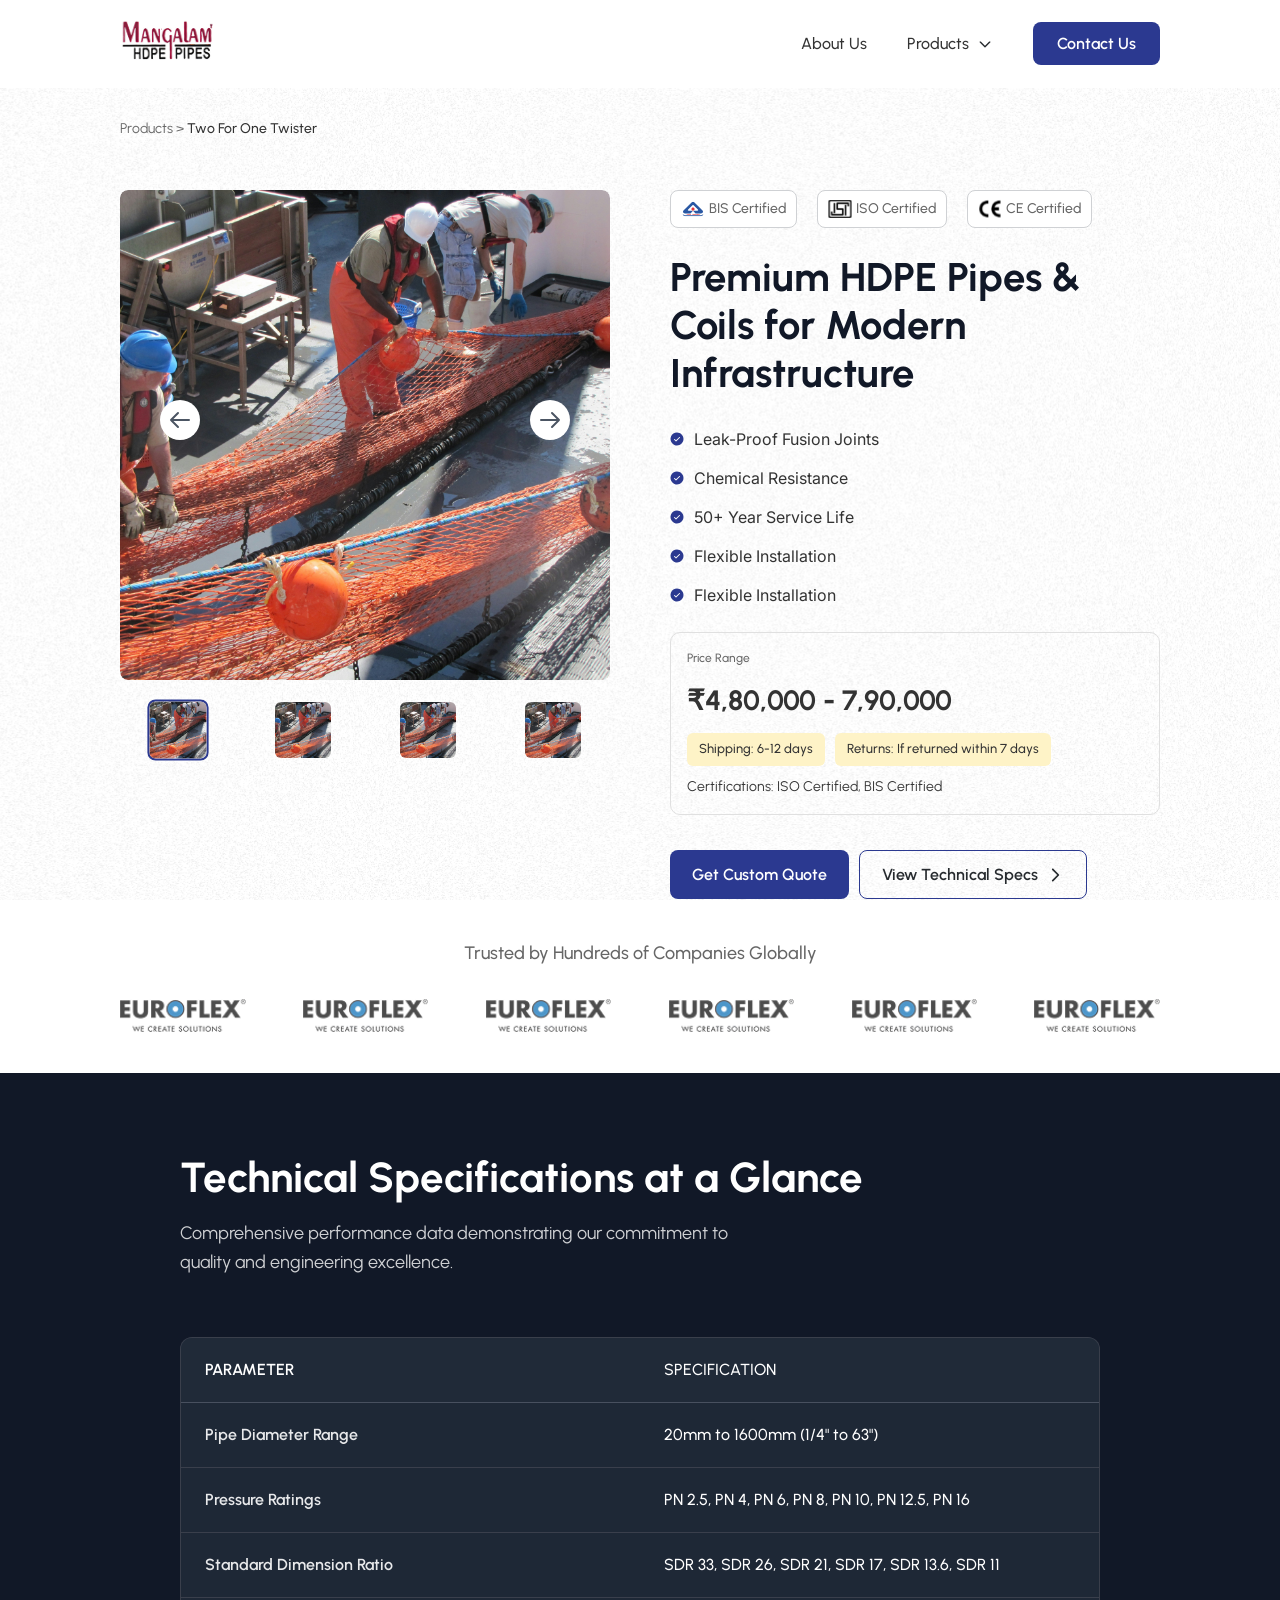
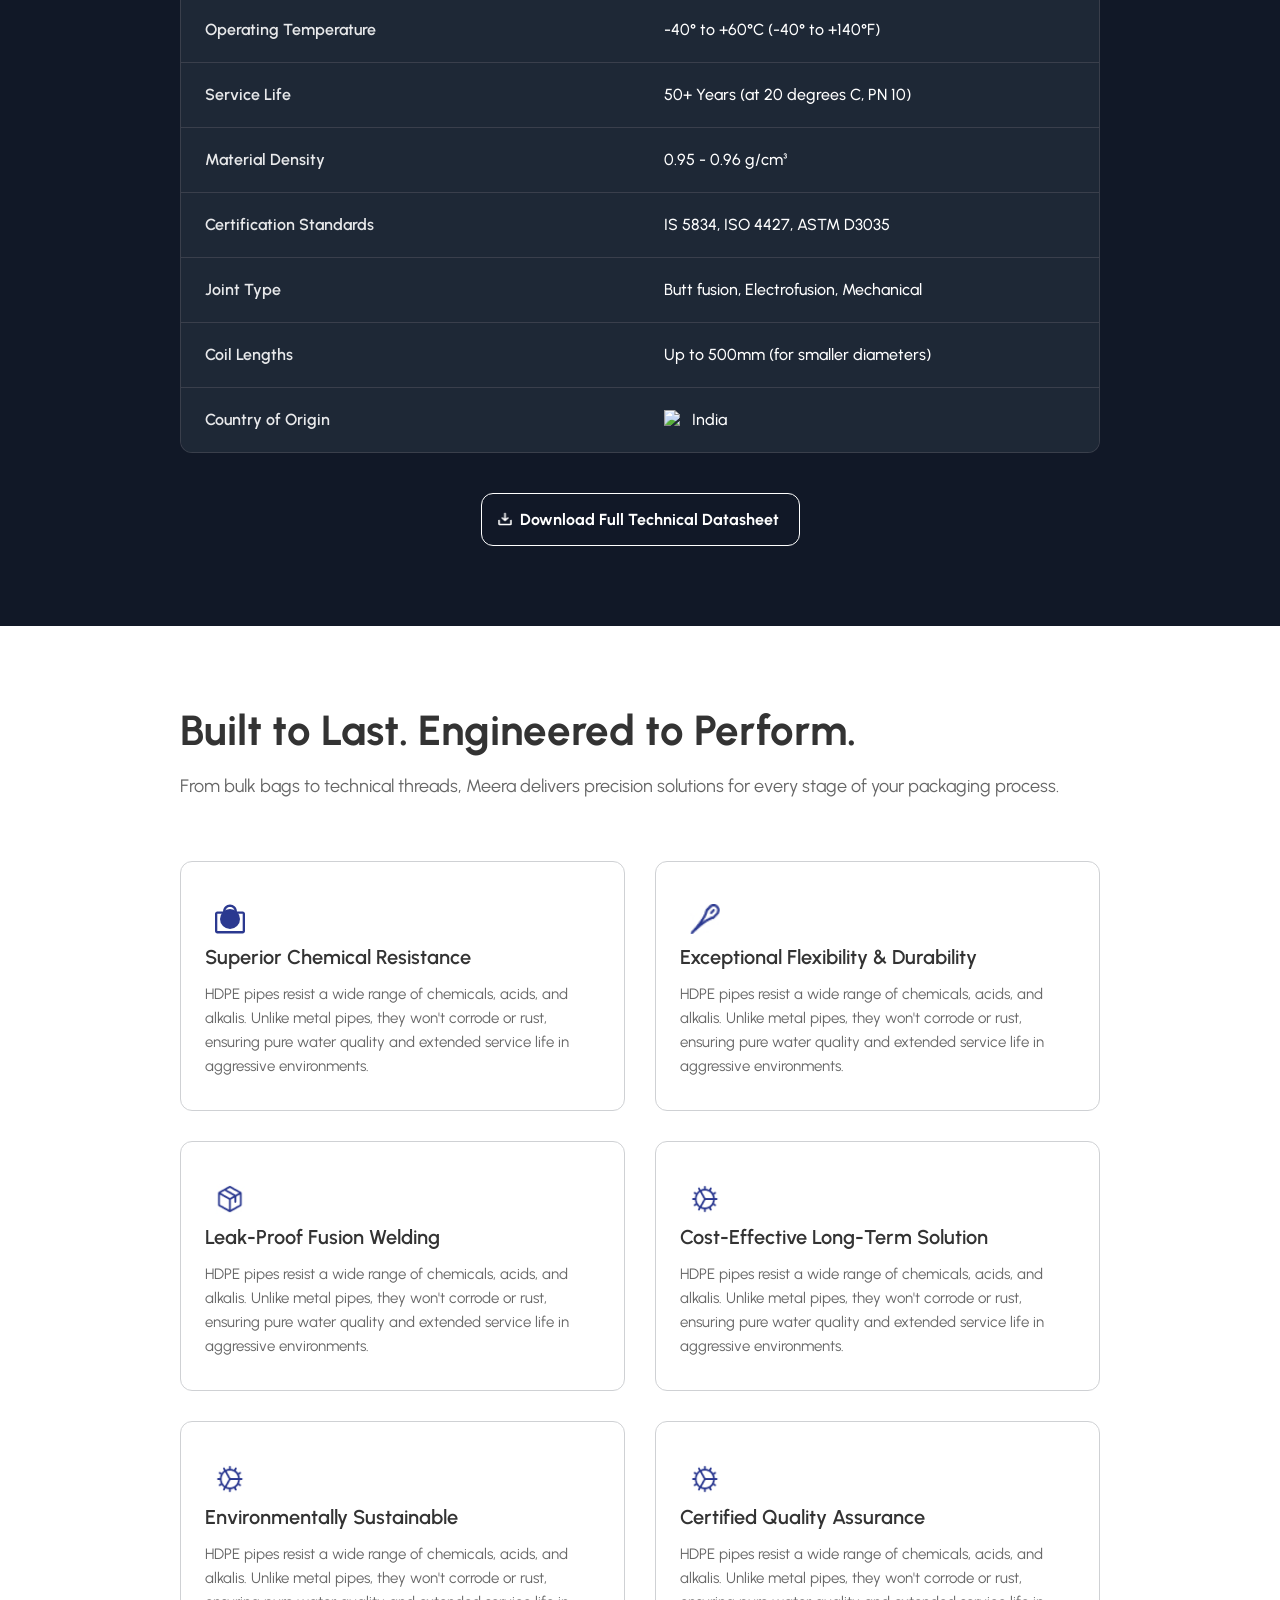
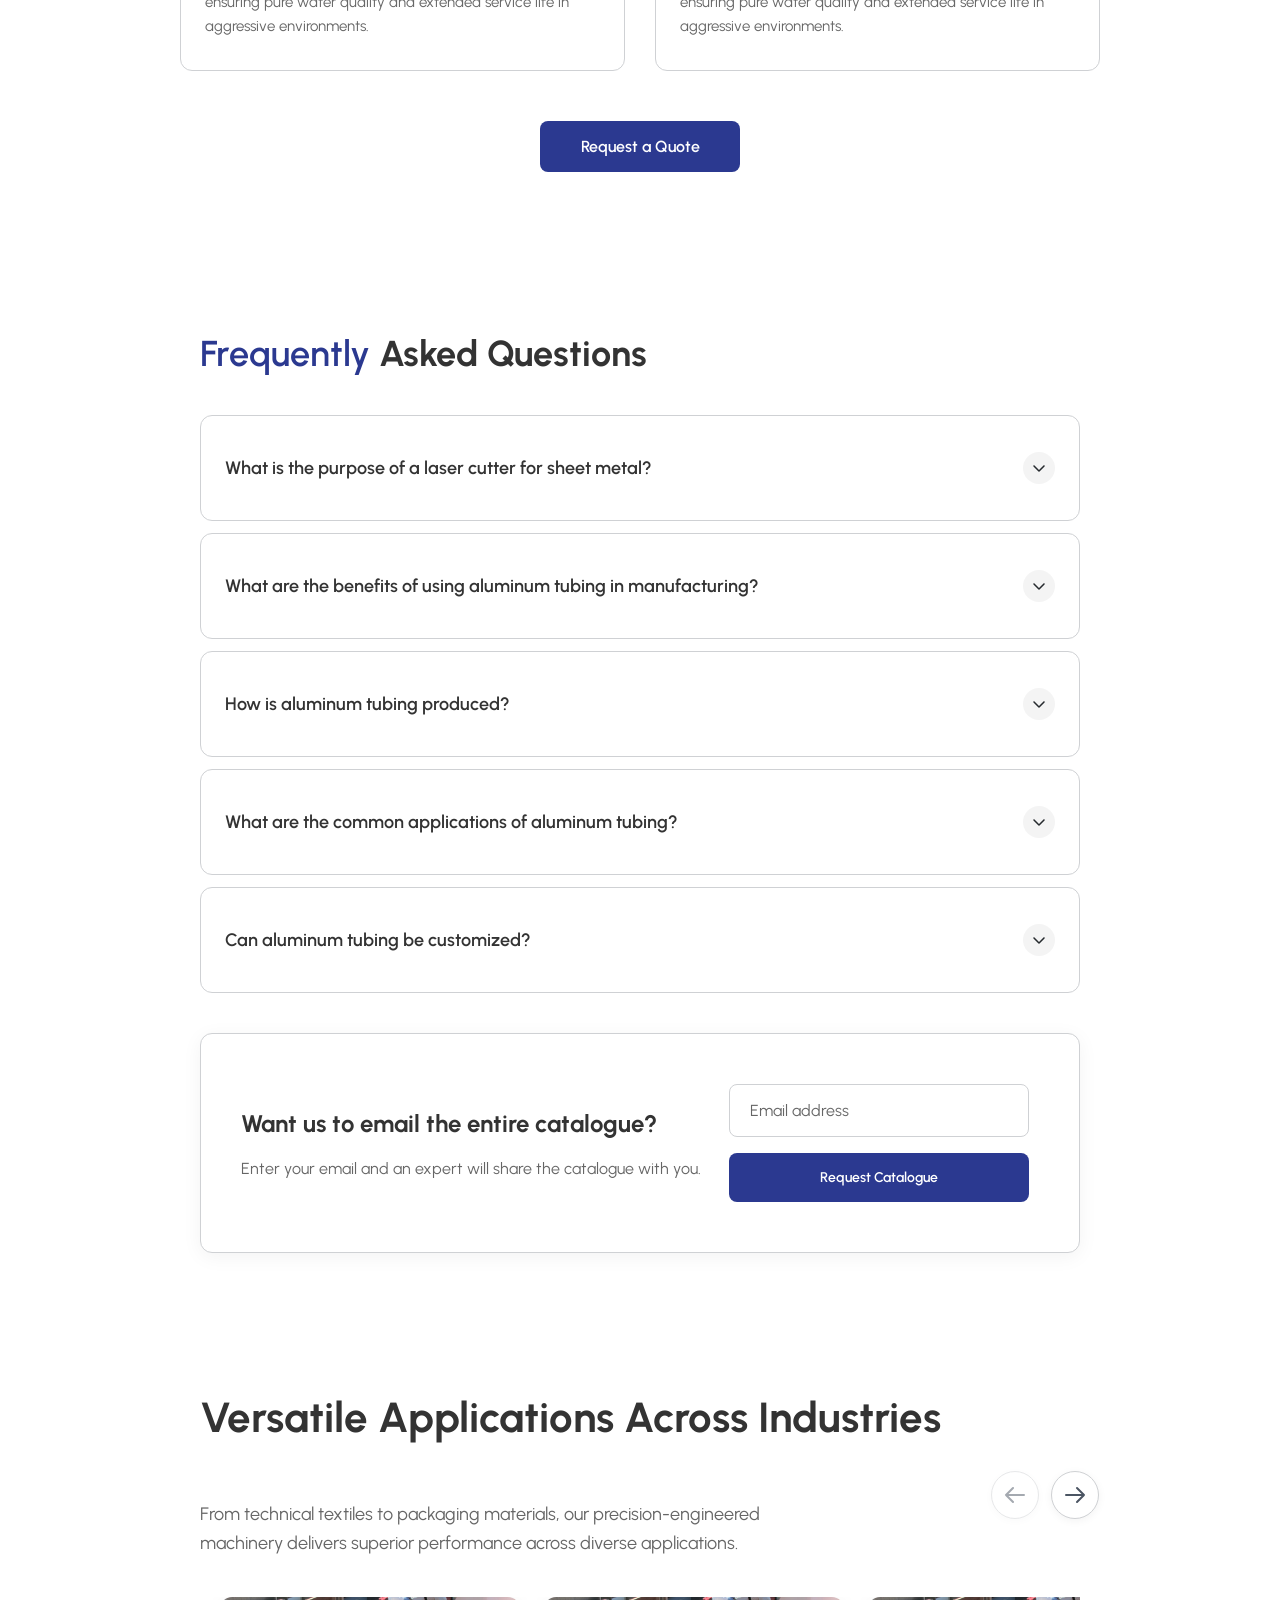
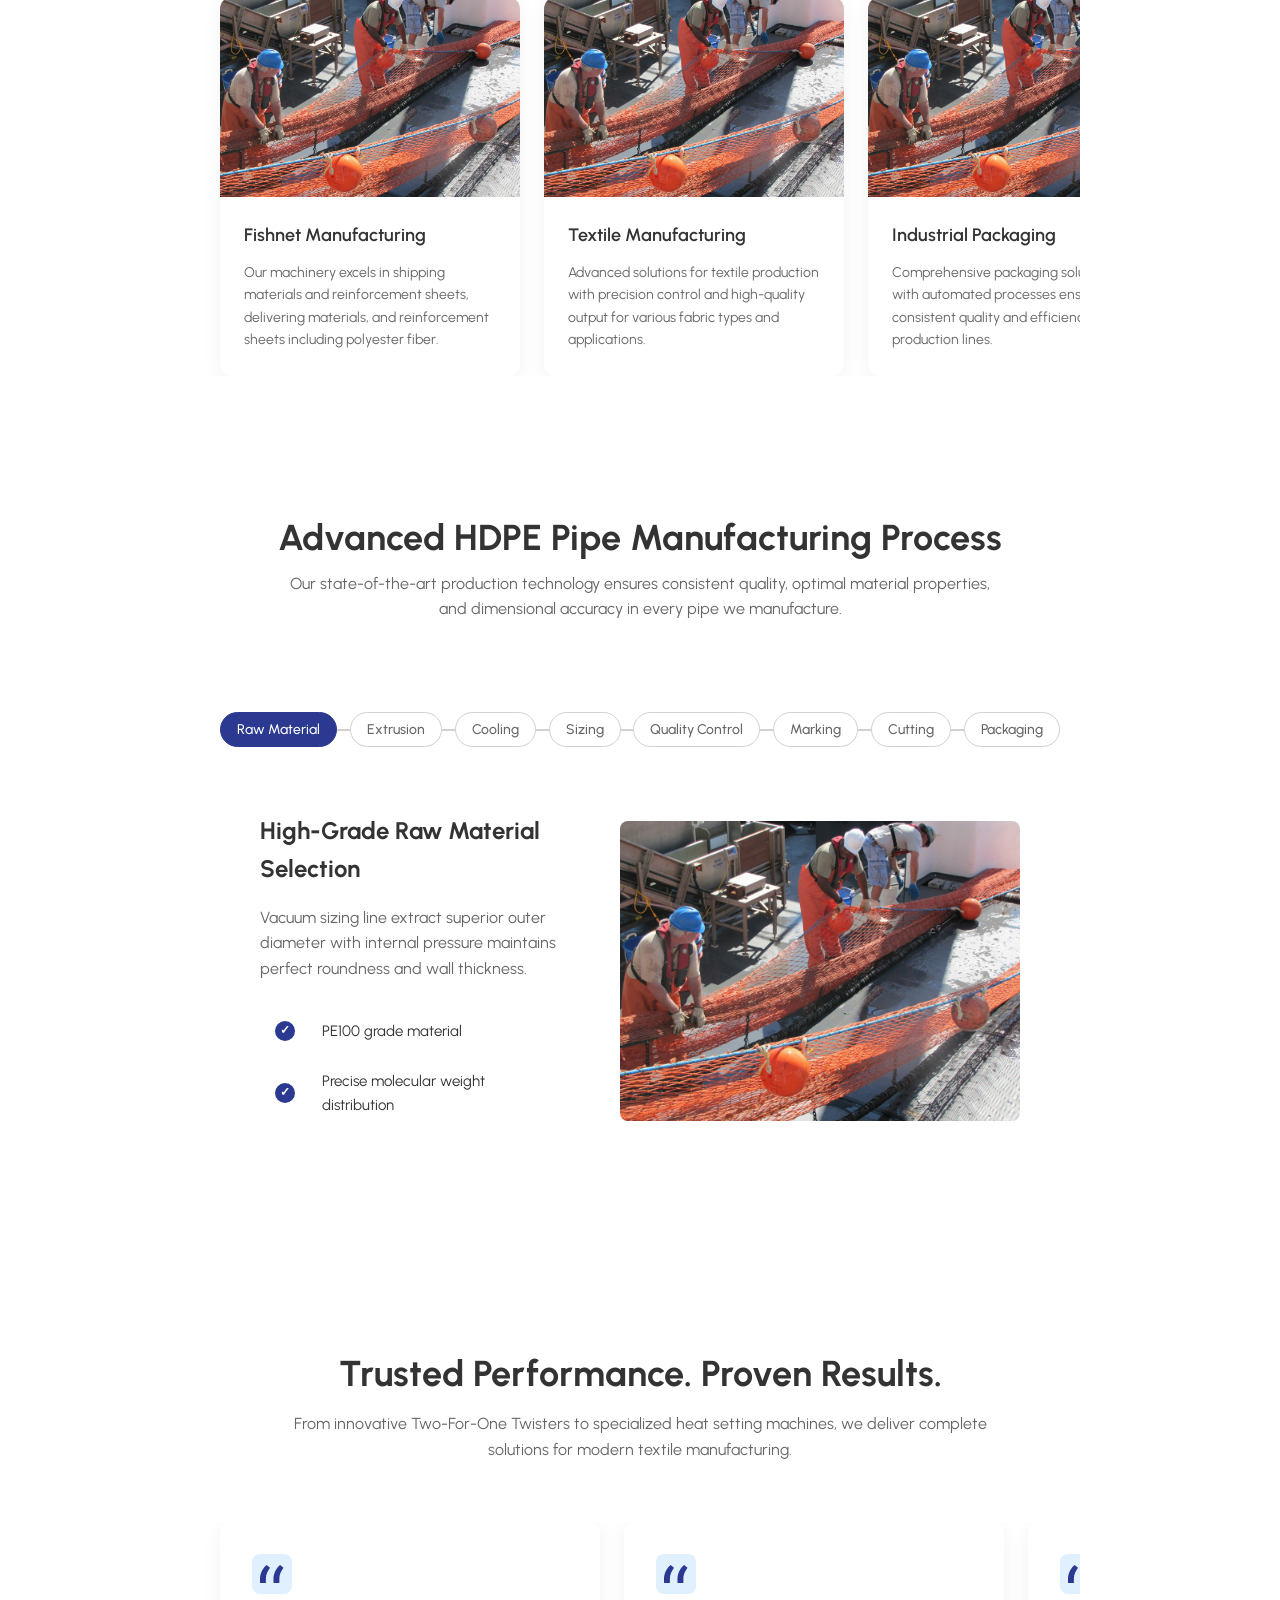
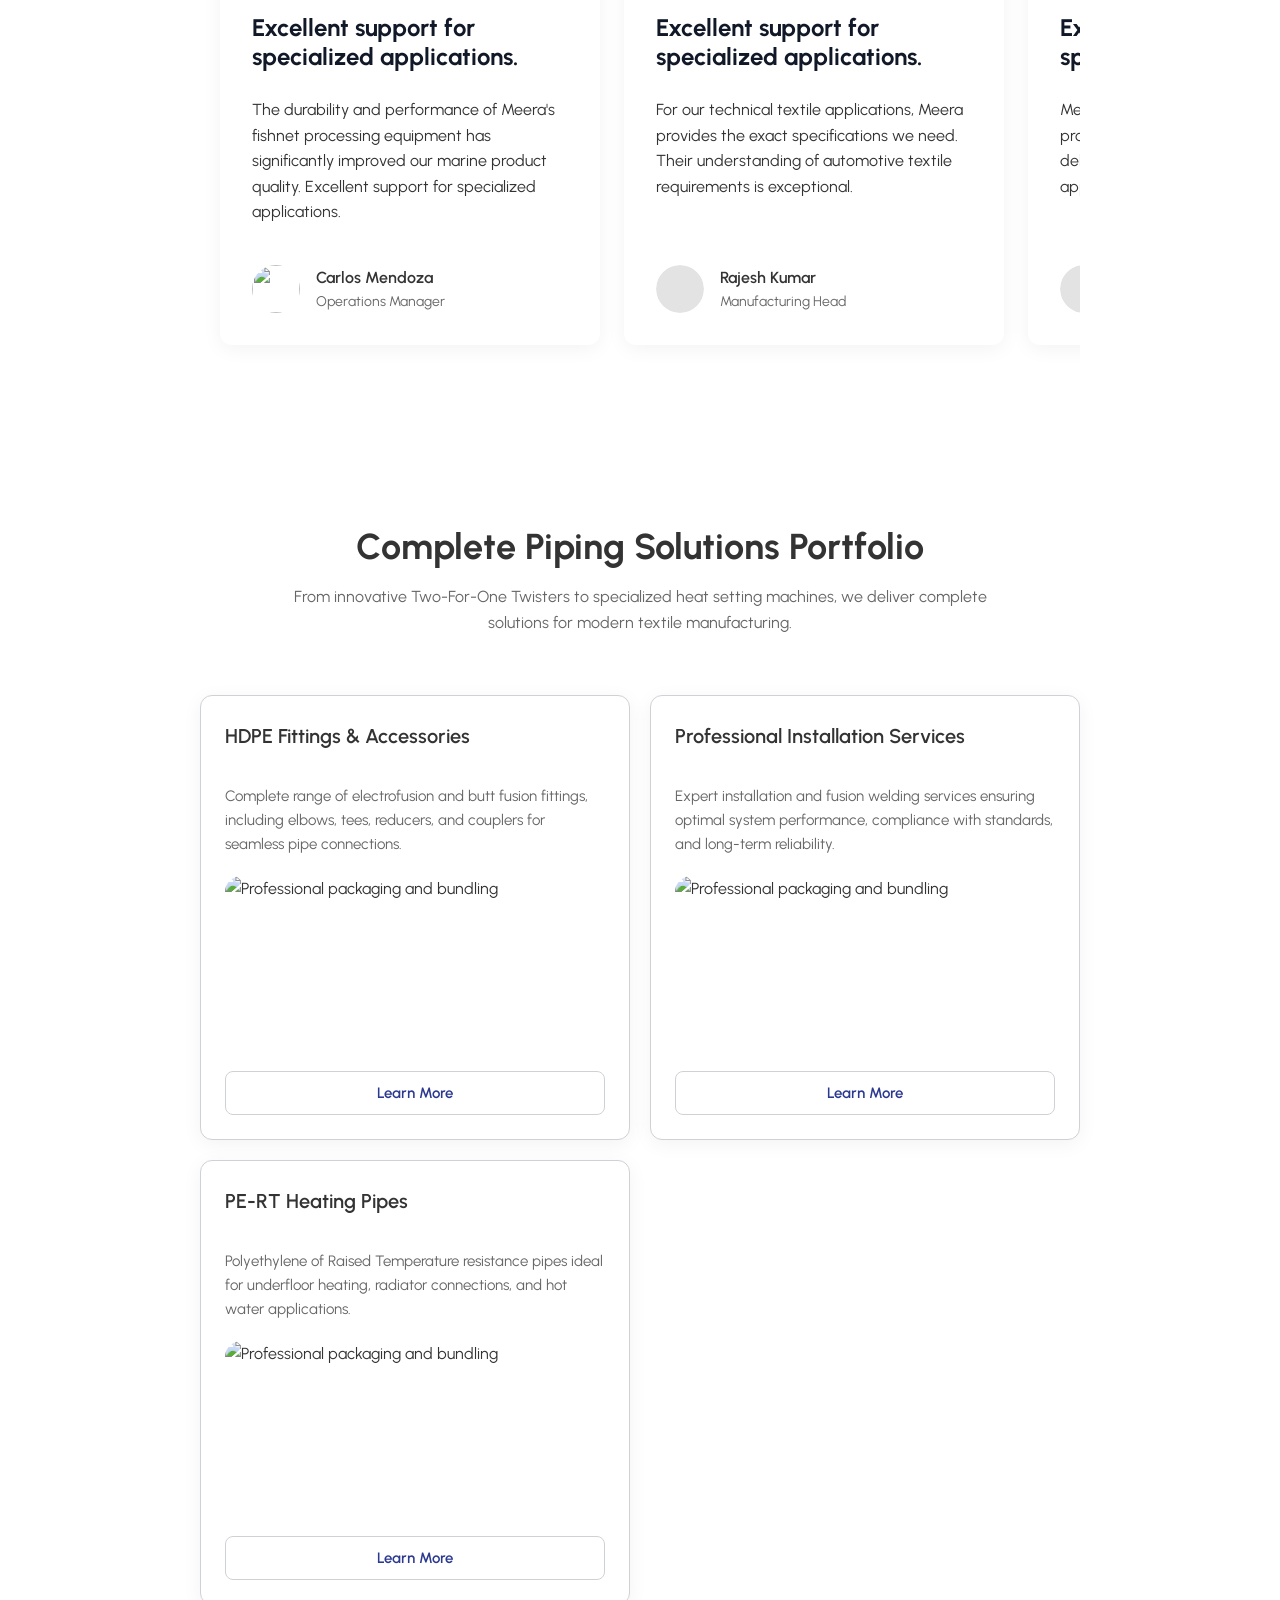
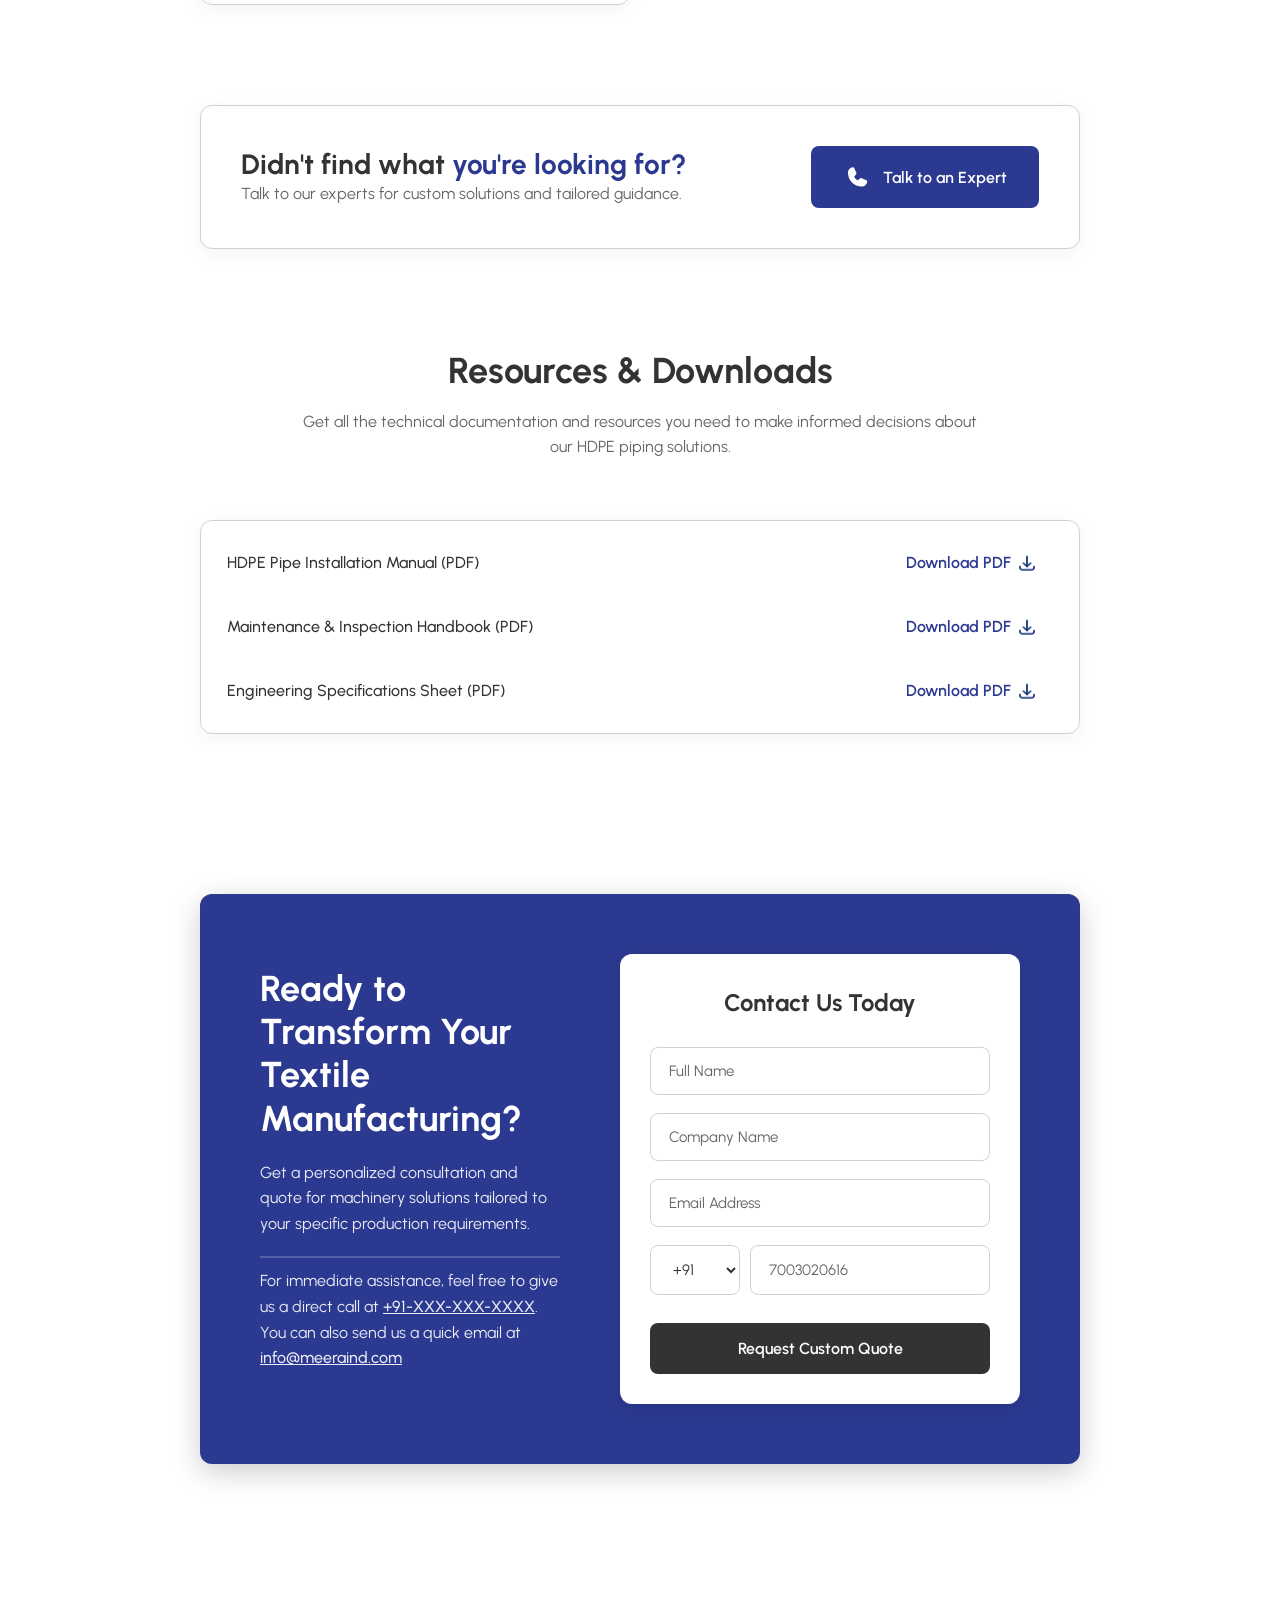
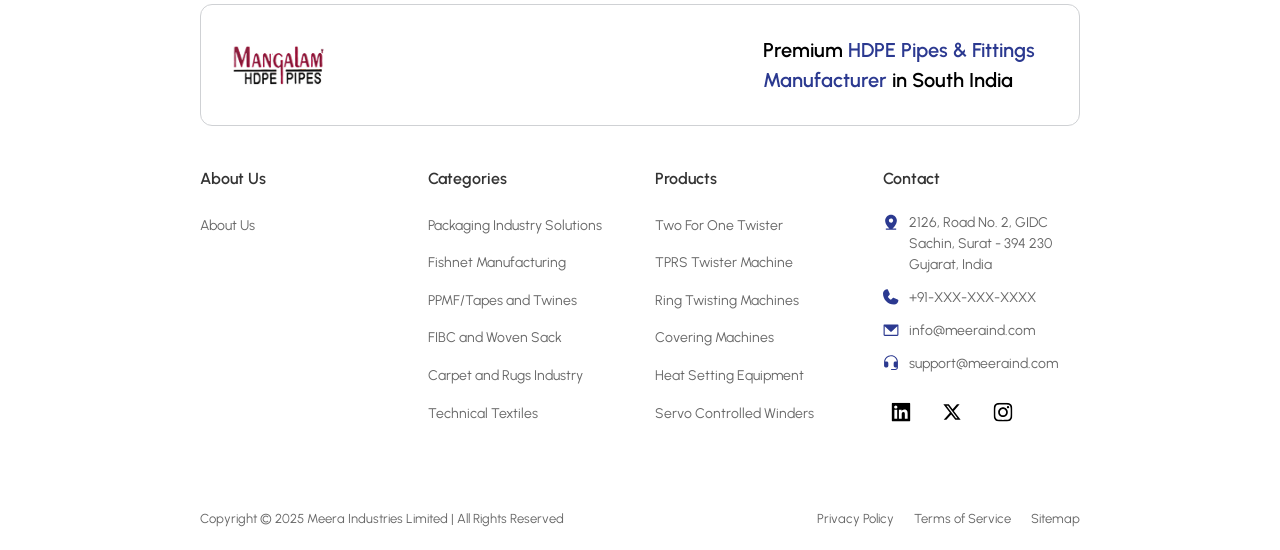
==== index.html @ 39781dc2 "uploading the project Signed-off-by: Deepikakolli4 <deepikakolli2004@gmail.com>" ====
<!DOCTYPE html>
<html lang="en">
<head>
    <meta charset="UTF-8">
    <meta name="viewport" content="width=device-width, initial-scale=1.0">
    <title>Gushwork Assignment</title>
    <link rel="stylesheet" href="styles.css">
    <link href="https://fonts.googleapis.com/css2?family=Inter:wght@400;500;600;700&family=Urbanist:wght@400;500;600;700&display=swap" rel="stylesheet">
</head>
<body>
    
    <header class="header">
        <div class="container header-content">
            <div class="logo">
                <div class="logo-text">
                    <img src="./assets/navbar-img/mangalam-navbar-img.png" alt="Mangalam HDPE Pipes Logo">
                </div>
            </div>
            <nav class="nav">
                <ul class="nav-list">
                    <li><a href="#" class="nav-link">About Us</a></li>
                    <li class="dropdown">
                        <a href="#" class="nav-link dropdown-toggle">Products 
                            <img src="./assets/navbar-img/caret-right.svg" alt="arrow-down" class="arrow-down"> 
                        </a>

                        <ul class="dropdown-menu">
                            <li><a href="#">Product 1</a></li>
                            <li><a href="#">Product 2</a></li>
                            <li><a href="#">Product 3</a></li>
                        </ul>
                    </li>
                    <li><button class="contact-button">Contact Us</button></li>
                </ul>
            </nav>
            <button class="menu-toggle" aria-label="Toggle navigation menu">
                <span class="bar"></span>
                <span class="bar"></span>
                <span class="bar"></span>
            </button>
        </div>
    </header>

    <main class="main-content bg-background">
        <div class="container">
            <div class="breadcrumbs">
                <a href="#">Products</a> &gt; <span>Two For One Twister</span>
            </div>

            <div class="product-detail-section main-grid-container">
                <div class="product-image-carousel">
                    <div class="main-image-container">
                        <img src="./assets/frame-1.png" alt="Workers handling Pipes and Coils" class="main-product-image">
                        <button class="carousel-arrow left-arrow" aria-label="Previous image"><img style="transform: rotate(-180deg);" src="./assets/arrow-right.svg" alt="arrow-left"/></button>
                        <button class="carousel-arrow right-arrow" aria-label="Next image"><img src="./assets/arrow-right.svg" alt="arrow-left"/></button>
                    </div>
                    <div class="thumbnail-container">
                        <img src="./assets/frame-1.png" alt="Product thumbnail 1" class="thumbnail active">
                        <img src="./assets/frame-1.png" alt="Product thumbnail 2" class="thumbnail ">
                        <img src="./assets/frame-1.png" alt="Product thumbnail 3" class="thumbnail">
                        <img src="./assets/frame-1.png" alt="Product thumbnail 4" class="thumbnail">
                        <!-- <img src="./assets/frame-1.png" alt="Product thumbnail 5" class="thumbnail"> -->
                        <!-- <img src="./assets/frame-1.png" alt="Product thumbnail 6" class="thumbnail"> -->
                    </div>
                    <div class="thumbnail-zoom-preview"></div>
                </div>

                <div class="product-info product-info-mobile-grid">
                    <div class="certifications">
                        <div class="certification-badge">
                            <img src="./assets/bis-certified-icon.svg" alt="BIS Certified icon">
                            <span>BIS Certified</span>
                        </div>
                        <div class="certification-badge">
                            <img src="./assets/isi-mark-black.svg" alt="ISO Certified icon">
                            <span>ISO Certified</span>
                        </div>
                        <div class="certification-badge">
                            <img src="./assets/ce-certification.svg" alt="CE Certified icon">
                            <span>CE Certified</span>
                        </div>
                    </div>

                    <h1 class="product-title">Premium HDPE Pipes & Coils for Modern Infrastructure</h1>

                    <ul class="product-features">
                        <li><img src="./assets/check-box.svg" alt="Checkbox" class="feature-checkbox"> Leak-Proof Fusion Joints</li>
                        <li><img src="./assets/check-box.svg" alt="Checkbox" class="feature-checkbox"> Chemical Resistance</li>
                        <li><img src="./assets/check-box.svg" alt="Checkbox" class="feature-checkbox"> 50+ Year Service Life</li>
                        <li><img src="./assets/check-box.svg" alt="Checkbox" class="feature-checkbox"> Flexible Installation</li>
                        <li><img src="./assets/check-box.svg" alt="Checkbox" class="feature-checkbox"> Flexible Installation</li>
                    </ul>

                    <div class="price-section">
                        <span class="price-label">Price Range</span>
                        <div class="price-box">
                            ₹4,80,000 - 7,90,000
                        </div>
                        <div class="shipping-info">
                            <span class="shipping-tag">Shipping: 6-12 days</span>
                            <span class="returns-tag">Returns: If returned within 7 days</span>
                        </div>
                        <p class="cert-info">Certifications: ISO Certified, BIS Certified</p>
                    </div>

                    <div class="action-buttons ">
                        <button class="button primary-button">Get Custom Quote</button>
                        <button class="button secondary-button">View Technical Specs <img style="width: 18px; height: 18px;" src="./assets/caret-right.svg" alt="arrow-right"></button>
                    </div>
                </div>
            </div>
        </div>
    </main>

    <section class="trusted-by-section">
        <div class="container">
            <p class="trusted-by-text">Trusted by Hundreds of Companies Globally</p>
            <div class="company-logos">
                <img src="./assets/euro-flex.png" alt="Euroflex Logo">
                <img src="./assets/euro-flex.png" alt="Euroflex Logo">
                <img src="./assets/euro-flex.png" alt="Euroflex Logo">
                <img src="./assets/euro-flex.png" alt="Euroflex Logo">
                <img src="./assets/euro-flex.png" alt="Euroflex Logo">
                <img src="./assets/euro-flex.png" alt="Euroflex Logo">
            </div>
        </div>
    </section>

    <!-- part2 starts here  -->

    <section class="technical-specs-section">
        <div class="container">
            <div class="specs-content">
                <h2 class="specs-title">Technical Specifications at a Glance</h2>
                <p class="specs-subtitle">Comprehensive performance data demonstrating our commitment to quality and engineering excellence.</p>
                
                <div class="specs-table">
                    <div style="background-color: #374151d7" class="specs-row">
                        <div style="color: #FFFFFF;" class="specs-parameter">PARAMETER</div>
                        <div class="specs-specification">SPECIFICATION</div>
                    </div>
                    <div class="specs-row">
                        <div class="specs-parameter">Pipe Diameter Range</div>
                        <div class="specs-specification">20mm to 1600mm (1/4" to 63")</div>
                    </div>
                    <div class="specs-row">
                        <div class="specs-parameter">Pressure Ratings</div>
                        <div class="specs-specification">PN 2.5, PN 4, PN 6, PN 8, PN 10, PN 12.5, PN 16</div>
                    </div>
                    <div class="specs-row">
                        <div class="specs-parameter">Standard Dimension Ratio</div>
                        <div class="specs-specification">SDR 33, SDR 26, SDR 21, SDR 17, SDR 13.6, SDR 11</div>
                    </div>
                    <div class="specs-row">
                        <div class="specs-parameter">Operating Temperature</div>
                        <div class="specs-specification">-40° to +60°C (-40° to +140°F)</div>
                    </div>
                    <div class="specs-row">
                        <div class="specs-parameter">Service Life</div>
                        <div class="specs-specification">50+ Years (at 20 degrees C, PN 10)</div>
                    </div>
                    <div class="specs-row">
                        <div class="specs-parameter">Material Density</div>
                        <div class="specs-specification">0.95 - 0.96 g/cm³</div>
                    </div>
                    <div class="specs-row">
                        <div class="specs-parameter">Certification Standards</div>
                        <div class="specs-specification">IS 5834, ISO 4427, ASTM D3035</div>
                    </div>
                    <div class="specs-row">
                        <div class="specs-parameter">Joint Type</div>
                        <div class="specs-specification">Butt fusion, Electrofusion, Mechanical</div>
                    </div>
                    <div class="specs-row">
                        <div class="specs-parameter">Coil Lengths</div>
                        <div class="specs-specification">Up to 500mm (for smaller diameters)</div>
                    </div>
                    <div class="specs-row">
                        <div class="specs-parameter">Country of Origin</div>
                        <div class="specs-specification">
                            <span class="country-info">
                                <img width="20" height="20" src="https://img.icons8.com/color/48/india-circular.png" alt="india-circular"/>
                                India
                            </span>
                        </div>
                    </div>
                </div>
                
                <button class="download-button">
                    <img class="download-icon" src="./assets/download-icon.png" alt="download-icon"></img>
                    Download Full Technical Datasheet
                </button>
            </div>
        </div>
    </section>

    <!-- Features Section -->
    <section class="features-section">
        <div class="container">
            <div class="features-content">
                <h2 class="features-title">Built to Last. Engineered to Perform.</h2>
                <p class="features-subtitle">From bulk bags to technical threads, Meera delivers precision solutions for every stage of your packaging process.</p>
                
                <div class="features-grid">
                    <div class="feature-card">
                        <div class="feature-icon">
                            <img src="./assets/grid-1.svg" alt="icon">
                        </div>
                        <h3 class="feature-title">Superior Chemical Resistance</h3>
                        <p class="feature-description">HDPE pipes resist a wide range of chemicals, acids, and alkalis. Unlike metal pipes, they won't corrode or rust, ensuring pure water quality and extended service life in aggressive environments.</p>
                    </div>
                    
                    <div class="feature-card">
                        <div class="feature-icon">
                            <img src="./assets/grid-2.jpg" alt="icon">
                        </div>
                        <h3 class="feature-title">Exceptional Flexibility & Durability</h3>
                        <p class="feature-description">HDPE pipes resist a wide range of chemicals, acids, and alkalis. Unlike metal pipes, they won't corrode or rust, ensuring pure water quality and extended service life in aggressive environments.</p>
                    </div>
                    
                    <div class="feature-card">
                        <div class="feature-icon">
                            <img src="./assets/grid-3.jpg"  alt="Fusion Welding Icon">
                        </div>
                        <h3 class="feature-title">Leak-Proof Fusion Welding</h3>
                        <p class="feature-description">HDPE pipes resist a wide range of chemicals, acids, and alkalis. Unlike metal pipes, they won't corrode or rust, ensuring pure water quality and extended service life in aggressive environments.</p>
                    </div>
                    
                    <div class="feature-card">
                        <div class="feature-icon">
                            <img src="./assets/grid-4.jpg"  alt="Cost Effective Icon">
                        </div>
                        <h3 class="feature-title">Cost-Effective Long-Term Solution</h3>
                        <p class="feature-description">HDPE pipes resist a wide range of chemicals, acids, and alkalis. Unlike metal pipes, they won't corrode or rust, ensuring pure water quality and extended service life in aggressive environments.</p>
                    </div>
                    
                    <div class="feature-card">
                        <div class="feature-icon">
                            <img src="./assets/grid-4.jpg"  alt="Sustainable Icon">
                        </div>
                        <h3 class="feature-title">Environmentally Sustainable</h3>
                        <p class="feature-description">HDPE pipes resist a wide range of chemicals, acids, and alkalis. Unlike metal pipes, they won't corrode or rust, ensuring pure water quality and extended service life in aggressive environments.</p>
                    </div>
                    
                    <div class="feature-card">
                        <div class="feature-icon">
                            <img src="./assets/grid-4.jpg"  alt="Quality Assurance Icon">
                        </div>
                        <h3 class="feature-title">Certified Quality Assurance</h3>
                        <p class="feature-description">HDPE pipes resist a wide range of chemicals, acids, and alkalis. Unlike metal pipes, they won't corrode or rust, ensuring pure water quality and extended service life in aggressive environments.</p>
                    </div>
                </div>
                
                <button class="quote-button">Request a Quote</button>
            </div>
        </div>
    </section>


    <!-- FAQ Section -->
    <section class="faq-section">
        <div class="container">
            <div class="faq-content">
                <h2 style="display: inline; color: #2B3990; font-weight: 600;" class="faq-title">Frequently </h2>
                <h2 style="display: inline; " class="faq-title">Asked Questions</h2>
                
                <div class="faq-list">
                    <div class="faq-item">
                        <button class="faq-question" aria-expanded="false">
                            <span>What is the purpose of a laser cutter for sheet metal?</span>
                            <img class="faq-icon" src="./assets/caret-right.svg" alt="arrow-right">
                        </button>
                        <div class="faq-answer">
                            <p>A laser cutter is a CNC device type of sheet metal processing solution, allowing for intricate designs and shapes that are essential in manufacturing processes. It provides precision cutting with minimal material waste and excellent edge quality.</p>
                        </div>
                    </div>

                    <div class="faq-item">
                        <button class="faq-question" aria-expanded="false">
                            <span>What are the benefits of using aluminum tubing in manufacturing?</span>
                            <img class="faq-icon" src="./assets/caret-right.svg" alt="arrow-right">
                        </button>
                        <div class="faq-answer">
                            <p>Aluminum tubing offers excellent corrosion resistance, lightweight properties, and high strength-to-weight ratio. It's ideal for applications requiring durability, conductivity, and aesthetic appeal while maintaining cost-effectiveness in manufacturing processes.</p>
                        </div>
                    </div>

                    <div class="faq-item">
                        <button class="faq-question" aria-expanded="false">
                            <span>How is aluminum tubing produced?</span>
                            <img class="faq-icon" src="./assets/caret-right.svg" alt="arrow-right">
                        </button>
                        <div class="faq-answer">
                            <p>Aluminum tubing is produced through various methods including extrusion, drawing, and seamless processes. The manufacturing involves heating aluminum billets, forcing them through dies to create the desired shape, followed by cooling, sizing, and quality control procedures.</p>
                        </div>
                    </div>

                    <div class="faq-item">
                        <button class="faq-question" aria-expanded="false">
                            <span>What are the common applications of aluminum tubing?</span>
                            <img class="faq-icon" src="./assets/caret-right.svg" alt="arrow-right">
                        </button>
                        <div class="faq-answer">
                            <p>Common applications include automotive components, aerospace structures, HVAC systems, furniture frames, architectural elements, marine equipment, and industrial machinery. Its versatility makes it suitable for both structural and decorative purposes.</p>
                        </div>
                    </div>

                    <div class="faq-item">
                        <button class="faq-question" aria-expanded="false">
                            <span>Can aluminum tubing be customized?</span>
                            <img class="faq-icon" src="./assets/caret-right.svg" alt="arrow-right">
                        </button>
                        <div class="faq-answer">
                            <p>Yes, aluminum tubing can be extensively customized in terms of dimensions, wall thickness, alloy composition, surface finishes, and special treatments. We offer bending, cutting, drilling, and various surface treatments to meet specific application requirements.</p>
                        </div>
                    </div>
                </div>

                <div class="catalogue-cta">
                    <div class="cta-content">
                        <h3>Want us to email the entire catalogue?</h3>
                        <p>Enter your email and an expert will share the catalogue with you.</p>
                    </div>
                    <div class="email-form">
                        <input type="email" placeholder="Email address" class="email-input" required>
                        <button type="button" class="send-catalogue-btn">Request Catalogue</button>
                    </div>
                    
                </div>
            </div>
        </div>
    </section>

    <!-- Applications Section -->
    <section class="applications-section">
        
      
        <div class="container">
            <div class="applications-content">
                <div class="width-80">
                    <div style="display: flex; flex-direction: column;; justify-content: space-between; " class="section-header">
                        <h2 class="applications-title">Versatile Applications Across Industries</h2>
                        <p class="applications-subtitle">From technical textiles to packaging materials, our precision-engineered machinery delivers superior performance across diverse applications.</p>
                        
                    </div>
                    <div class="carousel-controls">
                        <button class="carousel-btn prev-btn" aria-label="Previous applications">
                            <img style="transform: rotate(-180deg);" src="./assets/arrow-right.svg" alt="arrow-left"/>
                        </button>
                        <button class="carousel-btn next-btn" aria-label="Next applications">
                            <img src="./assets/arrow-right.svg" alt="arrow-right"/>
                        </button>
                    </div>
                </div>

                <div class="applications-carousel">
                    <div class="carousel-track">
                        <div class="application-card">
                            <div class="card-image">
                                <img src="./assets/frame-1.png" alt="Fishnet Manufacturing Process"> 
                            </div>
                            <div class="card-content">
                                <h3>Fishnet Manufacturing</h3>
                                <p>Our machinery excels in shipping materials and reinforcement sheets, delivering materials, and reinforcement sheets including polyester fiber.</p>
                            </div>
                        </div>

                        <div class="application-card">
                            <div class="card-image">
                                <img src="./assets/frame-1.png" alt="Textile Manufacturing">
                            </div>
                            <div class="card-content">
                                <h3>Textile Manufacturing</h3>
                                <p>Advanced solutions for textile production with precision control and high-quality output for various fabric types and applications.</p>
                            </div>
                        </div>

                        <div class="application-card">
                            <div class="card-image">
                                <img src="./assets/frame-1.png" alt="Industrial Packaging">
                            </div>
                            <div class="card-content">
                                <h3>Industrial Packaging</h3>
                                <p>Comprehensive packaging solutions with automated processes ensuring consistent quality and efficiency in production lines.</p>
                            </div>
                        </div>

                        <div class="application-card">
                            <div class="card-image">
                                <img src="./assets/frame-1.png" alt="Marine Applications"> 
                            </div>
                            <div class="card-content">
                                <h3>Marine Applications</h3>
                                <p>Specialized equipment for marine industry applications including nets, ropes, and waterproof materials production.</p>
                            </div>
                        </div>
                    </div>
                </div>
            </div>
        </div>

        

    </section>

    <!-- Manufacturing Process Section -->
     <section class="manufacturing-process-section">

         <!-- HTML for screen width of below 800px -->
        <div class="carousel-container">
            <div class="carousel-card">
                <!-- Step Indicator -->
                <div class="step-indicator">
                    <span class="step-badge" id="stepBadge">Step 1/8: Raw Material</span>
                </div>
    
                <!-- Content Area -->
                <div class="carousel-content">
                    <div class="slide active" data-step="1" data-title="Raw Material">
                        <h2 class="slide-title">High-Grade Raw Material Selection</h2>
                        <p class="slide-description">
                            Vacuum sizing tanks ensure precise outer diameter while internal pressure maintains 
                            perfect roundness and wall thickness uniformity.
                        </p>
                        <ul class="feature-list">
                            <li>
                                <span class="check-icon">✓</span>
                                PE100 grade material
                            </li>
                            <li>
                                <span class="check-icon">✓</span>
                                Optimal molecular weight distribution
                            </li>
                        </ul>
                        <div class="slide-image">
                            <img src="./assets/frame-1.png" alt="Workers handling manufacturing materials"> 
                        </div>
                    </div>
    
                    <div class="slide" data-step="2" data-title="Extrusion">
                        <h2 class="slide-title">Advanced Extrusion Technology</h2>
                        <p class="slide-description">
                            State-of-the-art extrusion process ensures uniform wall thickness and optimal 
                            material flow for consistent pipe quality.
                        </p>
                        <ul class="feature-list">
                            <li>
                                <span class="check-icon">✓</span>
                                PE100 grade material
                            </li>
                            <li>
                                <span class="check-icon">✓</span>
                                Optimal molecular weight distribution
                            </li>
                        </ul>
                        <div class="slide-image">
                            <img src="./assets/frame-2.jpg" alt="Extrusion process machinery">
                        </div>
                    </div>
    
                    <div class="slide" data-step="3" data-title="Cooling">
                        <h2 class="slide-title">Controlled Cooling System</h2>
                        <p class="slide-description">
                            Advanced cooling technology maintains structural integrity and prevents 
                            internal stress formation during the manufacturing process.
                        </p>
                        <ul class="feature-list">
                            <li>
                                <span class="check-icon">✓</span>
                                PE100 grade material
                            </li>
                            <li>
                                <span class="check-icon">✓</span>
                                Optimal molecular weight distribution
                            </li>
                        </ul>
                        <div class="slide-image">
                            <img src="./assets/frame-3.jpg" alt="Cooling system for pipe manufacturing">
                        </div>
                    </div>
    
                    <div class="slide" data-step="4" data-title="Sizing">
                        <h2 class="slide-title">Precision Sizing Technology</h2>
                        <p class="slide-description">
                            Vacuum sizing ensures perfect outer diameter and maintains roundness 
                            throughout the production process.
                        </p>
                        <ul class="feature-list">
                            <li>
                                <span class="check-icon">✓</span>
                                PE100 grade material
                            </li>
                            <li>
                                <span class="check-icon">✓</span>
                                Optimal molecular weight distribution
                            </li>
                        </ul>
                        <div class="slide-image">
                            <img src="./assets/frame-2.jpg" alt="Professional packaging and bundling">
                        </div>
                    </div>
    
                    <div class="slide" data-step="5" data-title="Quality Control">
                        <h2 class="slide-title">Comprehensive Quality Control</h2>
                        <p class="slide-description">
                            Multi-stage quality checks ensure every pipe meets international 
                            standards and specifications before packaging.
                        </p>
                        <ul class="feature-list">
                            <li>
                                <span class="check-icon">✓</span>
                                PE100 grade material
                            </li>
                            <li>
                                <span class="check-icon">✓</span>
                                Optimal molecular weight distribution
                            </li>
                        </ul>
                        <div class="slide-image">
                            <img src="./assets/frame-3.jpg" alt="Professional packaging and bundling">
                        </div>
                    </div>
    
                    <div class="slide" data-step="6" data-title="Marking">
                        <h2 class="slide-title">Product Identification & Marking</h2>
                        <p class="slide-description">
                            Clear marking and identification systems for traceability and 
                            compliance with industry standards.
                        </p>
                        <ul class="feature-list">
                            <li>
                                <span class="check-icon">✓</span>
                                PE100 grade material
                            </li>
                            <li>
                                <span class="check-icon">✓</span>
                                Optimal molecular weight distribution
                            </li>
                        </ul>
                        <div class="slide-image">
                            <img src="./assets/frame-1.png" alt="Product marking and identification"> 
                        </div>
                    </div>
    
                    <div class="slide" data-step="7" data-title="Cutting">
                        <h2 class="slide-title">Precision Cutting Technology</h2>
                        <p class="slide-description">
                            Automated cutting systems ensure clean, precise cuts to specified 
                            lengths with minimal material waste.
                        </p>
                        <ul class="feature-list">
                            <li>
                                <span class="check-icon">✓</span>
                                PE100 grade material
                            </li>
                            <li>
                                <span class="check-icon">✓</span>
                                Optimal molecular weight distribution
                            </li>
                        </ul>
                        <div class="slide-image">
                            <img src="./assets/frame-2.jpg" alt="Automated cutting systems">
                        </div>
                    </div>
    
                    <div class="slide" data-step="8" data-title="Packaging">
                        <h2 class="slide-title">Professional Packaging Solutions</h2>
                        <p class="slide-description">
                            Secure packaging systems protect pipes during transportation and 
                            storage while ensuring easy handling and delivery.
                        </p>
                        <ul class="feature-list">
                            <li>
                                <span class="check-icon">✓</span>
                                PE100 grade material
                            </li>
                            <li>
                                <span class="check-icon">✓</span>
                                Optimal molecular weight distribution
                            </li>
                        </ul>
                        <div class="slide-image">
                            <img src="./assets/frame-3.jpg" alt="Professional packaging and bundling">
                        </div>
                    </div>
                </div>
    
                <!-- Navigation -->
                <div class="carousel-navigation">
                    <button class="nav-btn prev-btn" id="prevBtn">
                        <span class="nav-icon">←</span>
                        Previous
                    </button>
                    <button class="nav-btn next-btn" id="nextBtn">
                        Next
                        <span class="nav-icon">→</span>
                    </button>
                </div>
            </div>
        </div>
          <!-- HTML for screen width of above 800px -->
        <div class="container">
            <div class="process-content">
                <h2 class="process-title">Advanced HDPE Pipe Manufacturing Process</h2>
                <p class="process-subtitle">Our state-of-the-art production technology ensures consistent quality, optimal material properties, and dimensional accuracy in every pipe we manufacture.</p>
                <div class="two-containers">
                    <div class="process-tabs-container">
                        <hr class="process-tabs-hr">
                        <div class="process-tabs">
                            <button class="tab-btn active" data-tab="raw-material">Raw Material</button>
                            <button class="tab-btn" data-tab="extrusion">Extrusion</button>
                            <button class="tab-btn" data-tab="cooling">Cooling</button>
                            <button class="tab-btn" data-tab="sizing">Sizing</button>
                            <button class="tab-btn" data-tab="quality-control">Quality Control</button>
                            <button class="tab-btn" data-tab="marking">Marking</button>
                            <button class="tab-btn" data-tab="cutting">Cutting</button>
                            <button class="tab-btn" data-tab="packaging">Packaging</button>
                        </div>
                    </div>

                    <div class="tab-content-container">
                        <div class="tab-content active" id="raw-material">
                            <div class="process-step">
                                <div class="step-info">
                                    <h3>High-Grade Raw Material Selection</h3>
                                    <p>Vacuum sizing line extract superior outer diameter with internal pressure maintains perfect roundness and wall thickness.</p>
                                    <ul class="step-features">
                                        <li><span class="feature-icon">✓</span> PE100 grade material</li>
                                        <li><span class="feature-icon">✓</span> Precise molecular weight distribution</li>
                                    </ul>
                                </div>
                                <div class="step-image">
                                    <img src="./assets/frame-1.png" alt="Raw material selection process showing workers handling materials">
                                </div>
                            </div>
                        </div>

                        <div class="tab-content" id="extrusion">
                            <div class="process-step">
                                <div class="step-info">
                                    <h3>Advanced Extrusion Technology</h3>
                                    <p>State-of-the-art extrusion process ensures uniform wall thickness and optimal material flow for consistent pipe quality.</p>
                                    <ul class="step-features">
                                        <li><span class="feature-icon">✓</span> Temperature-controlled process</li>
                                        <li><span class="feature-icon">✓</span> Precision die technology</li>
                                    </ul>
                                </div>
                                <div class="step-image">
                                    <img src="./assets/frame-2.jpg" alt="Extrusion process machinery">
                                </div>
                            </div>
                        </div>

                        <div class="tab-content" id="cooling">
                            <div class="process-step">
                                <div class="step-info">
                                    <h3>Controlled Cooling System</h3>
                                    <p>Advanced cooling technology maintains structural integrity and prevents internal stress formation.</p>
                                    <ul class="step-features">
                                        <li><span class="feature-icon">✓</span> Water bath cooling</li>
                                        <li><span class="feature-icon">✓</span> Temperature monitoring</li>
                                    </ul>
                                </div>
                                <div class="step-image">
                                    <img src="./assets/frame-3.jpg" alt="Cooling system for pipe manufacturing">
                                </div>
                            </div>
                        </div>

                        <div class="tab-content" id="sizing">
                            <div class="process-step">
                                <div class="step-info">
                                    <h3>Precision Sizing Technology</h3>
                                    <p>Vacuum sizing ensures perfect outer diameter and maintains roundness throughout the production process.</p>
                                    <ul class="step-features">
                                        <li><span class="feature-icon">✓</span> Vacuum calibration</li>
                                        <li><span class="feature-icon">✓</span> Dimensional accuracy</li>
                                    </ul>
                                </div>
                                <div class="step-image">
                                    <img src="./assets/frame-1.png" alt="Precision sizing equipment">
                                </div>
                            </div>
                        </div>

                        <div class="tab-content" id="quality-control">
                            <div class="process-step">
                                <div class="step-info">
                                    <h3>Comprehensive Quality Control</h3>
                                    <p>Multi-stage quality checks ensure every pipe meets international standards and specifications.</p>
                                    <ul class="step-features">
                                        <li><span class="feature-icon">✓</span> Automated inspection</li>
                                        <li><span class="feature-icon">✓</span> Pressure testing</li>
                                    </ul>
                                </div>
                                <div class="step-image">
                                    <img src="./assets/frame-3.jpg" alt="Quality control testing equipment">
                                </div>
                            </div>
                        </div>

                        <div class="tab-content" id="marking">
                            <div class="process-step">
                                <div class="step-info">
                                    <h3>Product Identification & Marking</h3>
                                    <p>Clear marking and identification systems for traceability and compliance with industry standards.</p>
                                    <ul class="step-features">
                                        <li><span class="feature-icon">✓</span> Laser marking technology</li>
                                        <li><span class="feature-icon">✓</span> Permanent identification</li>
                                    </ul>
                                </div>
                                <div class="step-image">
                                    <img src="./assets/frame-1.png" alt="Product marking and identification">
                                </div>
                            </div>
                        </div>

                        <div class="tab-content" id="cutting">
                            <div class="process-step">
                                <div class="step-info">
                                    <h3>Precision Cutting Technology</h3>
                                    <p>Automated cutting systems ensure clean, precise cuts to specified lengths with minimal waste.</p>
                                    <ul class="step-features">
                                        <li><span class="feature-icon">✓</span> Automated saw systems</li>
                                        <li><span class="feature-icon">✓</span> Length accuracy ±2mm</li>
                                    </ul>
                                </div>
                                <div class="step-image">
                                    <img src="./assets/frame-2.jpg" alt="Automated cutting systems">
                                </div>
                            </div>
                        </div>

                        <div class="tab-content" id="packaging">
                            <div class="process-step">
                                <div class="step-info">
                                    <h3>Professional Packaging Solutions</h3>
                                    <p>Secure packaging systems protect pipes during transportation and storage while ensuring easy handling.</p>
                                    <ul class="step-features">
                                        <li><span class="feature-icon">✓</span> Protective wrapping</li>
                                        <li><span class="feature-icon">✓</span> Secure bundling systems</li>
                                    </ul>
                                </div>
                                <div class="step-image">
                                    <img src="./assets/frame-3.jpg" alt="Professional packaging and bundling">
                                </div>
                            </div>
                        </div>
                    </div>
                </div>
            </div>
        </div>

       
    </section>
    

     <!-- Testimonials Section -->
     <section class="testimonials-section">
        <div class="container">
            <h2 class="section-title">Trusted Performance. Proven Results.</h2>
            <p class="section-subtitle">From innovative Two-For-One Twisters to specialized heat setting machines, we deliver complete solutions for modern textile manufacturing.</p>

            <div class="testimonials-carousel">
                <div class="carousel-track">
                    <div class="testimonial-card">
                        <div class="quote-icon">
                            <img src="./assets/icon.svg" alt="Quote icon">
                        </div>
                        <h2 style="font-size: 24px; line-height: 120%;" class="product-title">Excellent support for specialized applications.</h2>
                        <p class="testimonial-text">The durability and performance of Meera's fishnet processing equipment has significantly improved our marine product quality. Excellent support for specialized applications.</p>
                        <div class="author-info">
                            <div class="author-avatar">
                                <img src="/placeholder.svg?height=60&width=60" alt="">
                            </div>
                            <div class="author-details">
                                <span class="author-name">Carlos Mendoza</span>
                                <span class="author-title">Operations Manager</span>
                            </div>
                        </div>
                    </div>

                    <div class="testimonial-card">
                        <div class="quote-icon">
                            <img src="./assets/icon.svg" alt="Quote icon">
                        </div>
                        <h2 style="font-size: 24px; line-height: 120%;" class="product-title">Excellent support for specialized applications.</h2>
                        <p class="testimonial-text">For our technical textile applications, Meera provides the exact specifications we need. Their understanding of automotive textile requirements is exceptional.</p>
                        <div class="author-info">
                            <div class="author-avatar">
                                <span style="width: 48px; height: 48px; border-radius: 50%; background-color: #d9d9d9bc; display: flex; align-items: center; justify-content: center;"> </span>
                            </div>
                            <div class="author-details">
                                <span class="author-name">Rajesh Kumar</span>
                                <span class="author-title">Manufacturing Head</span>
                            </div>
                        </div>
                    </div>

                    <div class="testimonial-card">
                        <div class="quote-icon">
                            <img src="./assets/icon.svg" alt="Quote icon">
                        </div>
                        <h2 style="font-size: 24px; line-height: 120%;" class="product-title">Excellent support for specialized applications.</h2>
                        <p class="testimonial-text">Meera's machines have boosted our FIBC production efficiency. Their engineering delivers the strength critical for our bulk applications.</p>
                        <div class="author-info">
                            <div class="author-avatar">
                                <span style="width: 48px; height: 48px; border-radius: 50%; background-color: #d9d9d9bc; display: flex; align-items: center; justify-content: center;"> </span>
                            </div>
                            <div class="author-details">
                                <span class="author-name">John Doe</span>
                                <span class="author-title">Production Director</span>
                            </div>
                        </div>
                    </div>

                    <div class="testimonial-card">
                        <div class="quote-icon">
                            <img src="/placeholder.svg?height=24&width=24" alt="Quote icon">
                        </div>
                        <p class="testimonial-text">The quality of HDPE pipes from Meera is consistently high, meeting all our project requirements for infrastructure development.</p>
                        <div class="author-info">
                            <div class="author-avatar">
                                <img src="/placeholder.svg?height=60&width=60" alt="Jane Smith avatar">
                            </div>
                            <div class="author-details">
                                <span class="author-name">Jane Smith</span>
                                <span class="author-title">Project Engineer</span>
                            </div>
                        </div>
                    </div>
                </div>
            </div>
        </div>
    </section>

    <!-- Piping Solutions Portfolio Section -->
    <section class="portfolio-section">
        <div class="container">
            <h2 class="section-title">Complete Piping Solutions Portfolio</h2>
            <p class="section-subtitle">From innovative Two-For-One Twisters to specialized heat setting machines, we deliver complete solutions for modern textile manufacturing.</p>

            <div class="portfolio-grid">
                <div class="portfolio-card">
                   
                    <div class="card-content">
                        <h3>HDPE Fittings & Accessories</h3>
                        <p>Complete range of electrofusion and butt fusion fittings, including elbows, tees, reducers, and couplers for seamless pipe connections.</p>
                        <div class="card-image">
                            <img src="./assets/frame-2.jpg" alt="Professional packaging and bundling">
                        </div>
                        <button class="learn-more-btn">Learn More</button>
                    </div>
                </div>

                <div class="portfolio-card">
                    
                    <div class="card-content">
                        <h3>Professional Installation Services</h3>
                        <p>Expert installation and fusion welding services ensuring optimal system performance, compliance with standards, and long-term reliability.</p>
                        <div class="card-image">
                            <img src="./assets/frame-3.jpg" alt="Professional packaging and bundling">
                        </div>
                        <button class="learn-more-btn">Learn More</button>
                    </div>
                </div>

                <div class="portfolio-card">
                   
                    <div class="card-content">
                        <h3>PE-RT Heating Pipes</h3>
                        <p>Polyethylene of Raised Temperature resistance pipes ideal for underfloor heating, radiator connections, and hot water applications.</p>
                        <div class="card-image">
                            <img src="./assets/frame-2.jpg" alt="Professional packaging and bundling">
                        </div>
                        <button class="learn-more-btn">Learn More</button>
                    </div>
                </div>
            </div>
        </div>
    </section>

    <!-- Call to Action Section -->
    <section class="cta-section">
        <div class="container">
            <div class="cta-box">
                <div class="cta-text">
                    <h3 style="display: inline;">Didn't find what </h3>
                    <h3 style="color:#2B3990; display: inline;">you're looking for?</h3>
                    <p>Talk to our experts for custom solutions and tailored guidance.</p>
                </div>
                <button class="talk-to-expert-btn">
                    <img src="./assets/phone-icon.svg" alt="Chat icon">
                    Talk to an Expert
                </button>
            </div>
        </div>
    </section>


    <!-- part-4 starts here  -->

    <!-- Resources & Downloads Section -->
    <section class="resources-section">
        <div class="container">
            <h2 class="section-title">Resources & Downloads</h2>
            <p class="section-subtitle">Get all the technical documentation and resources you need to make informed decisions about our HDPE piping solutions.</p>

            <div class="download-list">
                <div class="download-item">
                    <span>HDPE Pipe Installation Manual (PDF)</span>
                    <div class="download-btn" data-file="hdpe-manual.pdf">
                        Download PDF <img src="./assets/download-icon-1.png" alt="Download icon">
                    </div>
                </div>
                <div class="download-item">
                    <span>Maintenance & Inspection Handbook (PDF)</span>
                    <button class="download-btn" data-file="maintenance-handbook.pdf">
                        Download PDF <img src="./assets/download-icon-1.png" alt="Download icon">
                    </button>
                </div>
                <div class="download-item">
                    <span>Engineering Specifications Sheet (PDF)</span>
                    <button class="download-btn" data-file="engineering-specs.pdf">
                        Download PDF <img src="./assets/download-icon-1.png" alt="Download icon">
                    </button>
                </div>
            </div>
        </div>
    </section>

    <!-- Ready to Transform / Contact Form Section -->
    <section class="transform-section">
        <div class="container">
            <div class="transform-box">
                <div class="transform-text">
                    <h2>Ready to Transform Your Textile Manufacturing?</h2>
                    <p>Get a personalized consultation and quote for machinery solutions tailored to your specific production requirements.</p>
                    <hr style="border: 1px solid #FFFFFF; opacity: 0.2; margin: 10px 0;">
                    <p class="contact-info-text">For immediate assistance, feel free to give us a direct call at <a href="tel:+91-XXX-XXX-XXXX">+91-XXX-XXX-XXXX</a>. You can also send us a quick email at <a href="mailto:info@meeraind.com">info@meeraind.com</a></p>
                </div>
                <div class="contact-form-container">
                    <h3>Contact Us Today</h3>
                    <form class="contact-form">
                        <input type="text" placeholder="Full Name" required>
                        <input type="text" placeholder="Company Name">
                        <input type="email" placeholder="Email Address" required>
                        <div class="phone-input-group">
                            <select class="country-code">
                                <option value="+91">+91</option>
                                <option value="+1">+1</option>
                                <option value="+44">+44</option>
                            </select>
                            <input type="tel" placeholder="7003020616" required>
                        </div>
                        <button type="submit" class="request-quote-btn">Request Custom Quote</button>
                    </form>
                </div>
            </div>
        </div>
    </section>

    <!-- Footer Section -->
    <footer class="footer">
        <div class="container footer-content">
            <div class="footer-brand">
                <img src="./assets/navbar-img/mangalam-navbar-img.png" alt="Mangalam HDPE Pipes Logo" class="footer-logo">
                <span class="footer-tagline">
                    <span class="text-black">Premium</span> 
                    <span class="text-blue">HDPE Pipes & Fittings</span> 
                    <span class="text-blue">Manufacturer</span> 
                    <span class="text-black"> in South India</span>
                  </span>
            </div>
            <div class="footer-links-grid">
                <div class="footer-column">
                    <h4>About Us</h4>
                    <ul>
                        <li><a href="#">About Us</a></li>
                    </ul>
                </div>
                <div class="footer-column">
                    <h4>Categories</h4>
                    <ul>
                        <li><a href="#">Packaging Industry Solutions</a></li>
                        <li><a href="#">Fishnet Manufacturing</a></li>
                        <li><a href="#">PPMF/Tapes and Twines</a></li>
                        <li><a href="#">FIBC and Woven Sack</a></li>
                        <li><a href="#">Carpet and Rugs Industry</a></li>
                        <li><a href="#">Technical Textiles</a></li>
                    </ul>
                </div>
                <div class="footer-column">
                    <h4>Products</h4>
                    <ul>
                        <li><a href="#">Two For One Twister</a></li>
                        <li><a href="#">TPRS Twister Machine</a></li>
                        <li><a href="#">Ring Twisting Machines</a></li>
                        <li><a href="#">Covering Machines</a></li>
                        <li><a href="#">Heat Setting Equipment</a></li>
                        <li><a href="#">Servo Controlled Winders</a></li>
                    </ul>
                </div>
                <div class="footer-column">
                    <h4>Contact</h4>
                    <address>
                        <p><img src="./assets/map-icon.svg" alt="Location icon"> 2126, Road No. 2, GIDC Sachin, Surat - 394 230 Gujarat, India</p>
                        <p><img src="./assets/phone-icon.svg" alt="Phone icon"> +91-XXX-XXX-XXXX</p>
                        <p><img src="./assets/mail.svg" alt="Email icon"> info@meeraind.com</p>
                        <p><img src="./assets/headphone-icon.svg" alt="Support icon"> support@meeraind.com</p>
                    </address>
                    <div class="social-links">
                        <a href="#" aria-label="LinkedIn"><img src="./assets/linked-icon.svg" alt="LinkedIn icon"></a>
                        <a href="#" aria-label="X (Twitter)"><img src="./assets/x-icon.svg" alt="X (Twitter) icon"></a>
                        <a href="#" aria-label="Instagram"><img src="./assets/instagram-icons.svg" alt="Instagram icon"></a>
                    </div>
                </div>
            </div>
        </div>
        <hr style="border: 1px solid #FFFFFF;; margin: 10px 0;">
        <div class="footer-bottom">
            <div class="container">
                <p class="copyright">Copyright © 2025 Meera Industries Limited | All Rights Reserved</p>
                <div class="legal-links">
                    <a href="#">Privacy Policy</a>
                    <a href="#">Terms of Service</a>
                    <a href="#">Sitemap</a>
                </div>
            </div>
        </div>
    </footer>

    <script src="script.js"></script>
</body>
</html>
---- styles.css ----
/* Global Styles */
:root {
    --primary-blue: #2B3990;
    --secondary-blue: #e0f0ff;
    --text-dark: #333;
    --text-light: #666;
    --text-black: ##0D0D0D:
    --border-light: #e0e0e0;
    --border-grey: #CFD1D4;
    /* --background-light: url('./assets/background.png'); #f8f8f8cf; */
    --tag-yellow: #FEF3C7;
    --white: #ffffff;
    --shadow-light: rgba(0, 0, 0, 0.05);
  }
  
  * {
    box-sizing: border-box;
    margin: 0;
    padding: 0;
    font-family: 'Urbanist', sans-serif;
  }
  
  body {
    background-image: url('./assets/texture.svg');
    
    background-size: cover;
    background-position: center;
    background-repeat: no-repeat;
    background-attachment: fixed;
    font-family: "Inter", sans-serif;
    line-height: 1.6;
    color: var(--text-dark);
    background-color: var(--background-light);
    -webkit-font-smoothing: antialiased;
    -moz-osx-font-smoothing: grayscale;
  }

  /* .bg-background {
    background-image: url('./assets/background.png');
    background-size: cover;
    background-position: center;
    background-repeat: no-repeat;
  } */

  
  .container {
    max-width: 1240px;
    margin: 0 auto;
    padding: 0 20px; /* Default padding for smaller screens */
  }
  
  /* Padding for screens below 1600px */
  @media (max-width: 1600px) {
    .container {
      padding: 0 100px;
    }
  }
  
  /* Header */
  .header {
    background-color: var(--white);
    padding: 20px 0;
    border-bottom: 1px solid var(--border-light);
    position: relative; /* For initial positioning */
    z-index: 1000; /* Ensure it's above other content */
    transition: transform 0.3s ease-in-out, box-shadow 0.3s ease-in-out;
  }
  
  .header-content {
    display: flex;
    justify-content: space-between;
    align-items: center;
  }
  
  .logo img {
    height: 40px;
    width: auto;
  }
  
  .nav-list {
    list-style: none;
    display: flex;
    align-items: center;
    gap: 40px;
  }
  
  .nav-link {
    text-decoration: none;
    color: var(--text-dark);
    font-weight: 500;
    font-size: 16px;
    transition: color 0.2s ease;
    position: relative;
    padding: 5px 0;
  }
  
  .nav-link:hover {
    color: var(--primary-blue);
  }
  
  .dropdown {
    position: relative;
  }
  
  .dropdown-toggle {
    display: flex;
    align-items: center;
    gap: 8px;
  }
  
  .arrow-down {
    width: 16px;
    height: 16px;
    transition: transform 0.2s ease;
  }
  
  .dropdown:hover .arrow-down {
    transform: rotate(90deg);
  }
  
  .dropdown-menu {
    list-style: none;
    position: absolute;
    top: 100%;
    left: 0;
    background-color: var(--white);
    border: 1px solid var(--border-light);
    border-radius: 8px;
    min-width: 180px;
    padding: 10px 0;
    opacity: 0;
    visibility: hidden;
    transform: translateY(10px);
    transition: opacity 0.2s ease, transform 0.2s ease, visibility 0.2s ease;
    z-index: 10;
  }
  
  .dropdown-menu.show {
    opacity: 1;
    visibility: visible;
    transform: translateY(0);
  }
  
  .dropdown-menu li a {
    display: block;
    padding: 10px 20px;
    text-decoration: none;
    color: var(--text-dark);
    font-size: 15px;
    transition: background-color 0.2s ease;
  }
  
  .dropdown-menu li a:hover {
    background-color: var(--background-light);
  }
  
  .contact-button {
    background-color: var(--primary-blue);
    color: var(--white);
    border: none;
    padding: 12px 24px;
    border-radius: 8px;
    font-size: 16px;
    font-weight: 600;
    cursor: pointer;
    transition: background-color 0.2s ease;
  }
  
  .contact-button:hover {
    background-color: #004494;
  }
  
  .menu-toggle {
    display: none; /* Hidden on desktop */
    background: none;
    border: none;
    cursor: pointer;
    padding: 10px;
  }
  
  .menu-toggle .bar {
    display: block;
    width: 25px;
    height: 3px;
    background-color: var(--text-dark);
    margin: 5px 0;
    transition: 0.4s;
  }
  
  /* Sticky Header */
  .header.sticky {
    position: fixed;
    top: 0;
    width: 100%;
    box-shadow: 0 2px 10px var(--shadow-light);
    background-color: var(--white);
  }
  
  .header.sticky-hidden {
    transform: translateY(-100%);
  }
  
  /* Main Content */
  .main-content {
    padding: 30px 0 20px;
  }
  
  .breadcrumbs {
    font-size: 14px;
    color: var(--text-light);
    margin-bottom: 10px;
  }
  
  .breadcrumbs a {
    text-decoration: none;
    color: var(--text-light);
  }
  
  .breadcrumbs a:hover {
    text-decoration: underline;
  }
  
  .breadcrumbs span {
    font-weight: 500;
    color: var(--text-dark);
  }
  
  .product-detail-section {
    display: flex;
    gap: 60px;
    background-color: transparent;
    padding: 40px 0px 20px 0px;
  }

  /* 800px tablet/mobile view */
  @media (max-width: 800px) {
    .main-grid-container {
      display: grid;
      grid-template-columns: 1fr; /* Single column for mobile */
      grid-template-rows: auto auto; /* Two rows */
      gap: 20px;
      padding: 15px;
    }

    /* part 1 */
    .product-info{
      grid-row: 1;
      grid-column: 1;
      order: 1; /* Ensures it appears first */
    }
    /* part 2 */
    .product-image-carousel{
      grid-row: 2;
      grid-column: 1;
      order: 2; /* Ensures it appears second */
    }
    
    /* inner grid for product-info */
    .product-info-mobile-grid{
      display: grid;
      grid-template-columns: 1fr; /* Single column for mobile */
      grid-template-rows: auto auto; /* Two rows */
      gap: 20px;
      padding: 15px;
    }

    .certifications{
      grid-row: 1;
      grid-column: 1;
      order: 1; /* Ensures it appears first */
      justify-self: start; /* Aligns this specific grid item to start */
      align-self: start;
      text-align: left;
    }

    .product-title{
      grid-row: 2;
      grid-column: 1;
      order: 2; /* Ensures it appears second */
      justify-self: start; /* Aligns this specific grid item to start */
      align-self: start;
      text-align: left;
    }

    .product-features{
      grid-row: 3;
      grid-column: 1;
      order: 3; /* Ensures it appears third */
      justify-self: start; /* Aligns this specific grid item to start */
      align-self: start;
      text-align: left;
    }

    .price-section{
      grid-row: 4;
      grid-column: 1;
      order: 4; /* Ensures it appears fourth */
      justify-self: start; /* Aligns this specific grid item to start */
      align-self: start;
      text-align: left;
      border: 1px solid var(--border-grey);
      border-radius: 12px;
      padding: 10px;
      width: 100%;
      background-color: var(--white);
      box-shadow: 0 4px 20px var(--shadow-dark);
    }
    .price-section .shipping-info{
      display: flex;
      flex-direction: row;
      gap: 10px;
      justify-content: flex-start;
      align-items: flex-start;
      width: 100%;
    }
    .action-buttons{
      order: 5; /* Ensures it appears fifth */
      justify-self: start; /* Aligns this specific grid item to start */
      align-self: start;
      width: 300px;
    }

  }
  
  /* Product Image Carousel */
  .product-image-carousel {
    flex: 1;
    max-width: 500px;
    display: flex;
    flex-direction: column;
    gap: 20px;
    position: relative; /* For zoom preview positioning */
  }
  
  .main-image-container {
    position: relative;
    width: 100%;
    padding-bottom: 100%; /* 1:1 aspect ratio */
    overflow: hidden;
    border-radius: 8px;
    background-color: var(--background-light); /* Placeholder background */
  }
  
  .main-product-image {
    position: absolute;
    top: 0;
    left: 0;
    width: 100%;
    height: 100%;
    object-fit: cover;
    border-radius: 8px;
  }
  
  .carousel-arrow {
    position: absolute;
    top: 47%;
    transform: translateY(-50%);
    background-color: rgba(255, 255, 255, 1);
    color: var(--text-light);
    border: none;
    border-radius: 50%;
    width: 40px;
    height: 40px;
    font-size: 20px;
    display: flex;
    justify-content: center;
    align-items: center;
    cursor: pointer;
    z-index: 5;
    transition: background-color 0.2s ease;
  }
  
  
  .left-arrow {
    left: 40px;
  }
  
  .right-arrow {
    right: 40px;
  }
  
  .thumbnail-container {
    display: flex;
    justify-content: space-around;
    flex-wrap: wrap;
    gap: 10px;
  }
  
  .thumbnail {
    width: 60px; /* Adjust size */
    height: 60px;
    object-fit: cover;
    border-radius: 8px;
    cursor: pointer;
    border: 2px solid transparent;
    transition: border-color 0.2s ease, transform 0.1s ease;
  }
  
  .thumbnail:hover,
  .thumbnail.active {
    border-color: var(--primary-blue);
    transform: scale(1.02);
  }
  
  .thumbnail-zoom-preview {
    position: absolute;
    background-color: var(--white);
    border: 1px solid var(--border-light);
    border-radius: 8px;
    box-shadow: 0 4px 12px var(--shadow-light);
    width: 150px; /* Size of the zoom preview */
    height: 150px;
    background-size: cover;
    background-position: center;
    background-repeat: no-repeat;
    z-index: 10;
    display: none; /* Hidden by default */
    pointer-events: none; /* Allow clicks to pass through */
    overflow: hidden;
  }
  
  /* Product Info */
  .product-info {
    flex: 1;
    display: flex;
    flex-direction: column;
    gap: 25px;
  }
  
  .certifications {
    display: flex;
    gap: 20px;
    flex-wrap: wrap;
  }
  
  .certification-badge {
    display: flex;
    align-items: center;
    gap: 4px;
    padding: 6px 10px;
    background-color: var(--white);
    border-radius: 8px;
    font-size: 14px;
    font-weight: 500;
    color: #666;
    border: 1px solid var(--border-grey);
    position: relative;
  }
  
  .certification-badge img {
    width: 24px;
    height: 24px;

  }
  
  .certification-badge span {
    position: relative;
    color: #666;
  }
  
/* 
  
  .ce-certified {
    border: 1px solid var(--primary-blue);
    padding: 5px 10px;
    border-radius: 4px;
    color: var(--primary-blue);
  }
   */
  .product-title {
    font-family: 'Urbanist', sans-serif;
    font-size: 40px;
    font-weight: 700;
    font-style: normal;
    line-height: 120%;
    letter-spacing: 0px;
    color: #111827;
    margin-bottom: 5px;
  }
  
  .product-features {
    list-style: none;
    display: flex;
    flex-direction: column;
    gap: 15px;
  }
  
  .product-features li {
    display: flex;
    align-items: center;
    justify-content: flex-start;
    gap: 10px;
    font-family: 'Inter', sans-serif;
    font-size: 16px;
    font-weight: 400;
    font-style: normal;
    line-height: 24px;
    letter-spacing: -0.6%;
    color: var(--text-black);
  }
  
  .feature-checkbox {
    width: 14px;
    height: 14px;
  }
  
  .price-section {
    /* background-color: #F9F9F9; */
    border-radius: 10px;
    padding: 16px;
    display: flex;
    flex-direction: column;
    gap: 10px;
    border: 0.5px solid #e0e0e0;
  }
  
  .price-label {
    font-size: 12px;
    color: var(--text-light);
    font-weight: 500;
  }
  
  .price-box {
    font-size: 28px;
    font-weight: 700;
    color: var(--text-dark);
  }
  
  .shipping-info {
    display: flex;
    gap: 10px;
    flex-wrap: wrap;
  }
  
  .shipping-tag,
  .returns-tag {
    font-size: 13px;
    font-weight: 500;
    padding: 6px 12px;
    border-radius: 6px;
  }
  
  .shipping-tag {
    background-color: var(--tag-yellow);
    color: var(--text-dark);
  }
  
  .returns-tag {
    background-color: var(--tag-yellow);
    color: var(--text-dark);
  }
  
  .cert-info {
    font-size: 14px;
    color: var(--text-black);
  }
  
  .action-buttons {
    display: flex;
    gap: 10px;
    flex-wrap: wrap;
    margin-top: 10px;
  }
  
  .button {
    padding: 14px 22px;
    border-radius: 8px;
    font-size: 16px;
    font-weight: 600;
    cursor: pointer;
    transition: background-color 0.2s ease, color 0.2s ease, border-color 0.2s ease;
    display: flex;
    align-items: center;
    gap: 8px;
    justify-content: center;
    text-decoration: none; /* For secondary button which is a link-like button */
  }
  
  .primary-button {
    background-color: var(--primary-blue);
    color: var(--white);
    border: none;
  }
  
  .primary-button:hover {
    background-color: #004494;
  }
  
  .secondary-button {
    background-color: transparent;
    color: #262A2E;
    border: 1px solid var(--primary-blue);
  }
  
  .secondary-button:hover {
    background-color: var(--secondary-blue);
  }
  
  
  .secondary-button:hover .arrow-right {
    transform: translateX(3px);
  }
  
  /* Trusted By Section */
  .trusted-by-section {
    background-color: var(--white);
    padding: 0px 0px 40px 0px;
    text-align: center;
    border-top: 1px solid var(--border-light);
  }
  
  .trusted-by-text {
    font-size: 18px;
    color: var(--text-light);
    margin-bottom: 30px;
    font-weight: 500;
  }
  
  /* .company-logos {
    display: flex;
    justify-content: center;
    flex-wrap: wrap;
    gap: 100px;
  }
  
  .company-logos img {
    height: 30px;
    width: auto;
    opacity: 0.7;
    transition: opacity 0.2s ease;
  }
  
  .company-logos img:hover {
    opacity: 1;
  } */

  .company-logos {
    display: flex;
    justify-content: space-between;
    flex-wrap: wrap;
    gap: 40px;
    max-width: 1240px;
    margin: 0 auto;
    width: 100%;
  }
  
  .company-logos img {
    height: 30px;
    width: auto;
    opacity: 0.7;
    transition: opacity 0.2s ease;
    flex-shrink: 0;
  }
  
  .company-logos img:hover {
    opacity: 1;
  }
  
  /* Desktop: Show 6 icons */
  @media (min-width: 1240px) {
    .company-logos {
      gap: 50px;
    }
    
    .company-logos img {
      height: 35px;
    }
  }
  
  /* Tablet: Show 4-5 icons */
  @media (max-width: 1239px) and (min-width: 768px) {
    .company-logos {
      gap: 45px;
    }
    
    .company-logos img {
      height: 32px;
    }
  }
  
  /* Mobile: Show 3 icons */
  @media (max-width: 767px) {
    .company-logos {
      gap: 30px;
      justify-content: space-between;
    }
    
    .company-logos img {
      height: 28px;
    }
  }

  
  @media (max-width: 1200px) {
    .product-detail-section {
      flex-direction: column;
      align-items: center;
      gap: 40px;
      padding: 30px;
    }
  
    .product-image-carousel {
      max-width: 100%;
      width: 100%;
    }
  
    .product-info {
      max-width: 100%;
      width: 100%;
      text-align: center;
      align-items: center;
    }
  
    .certifications,
    .product-features,
    .action-buttons,
    .shipping-info {
      justify-content: center;
    }
  
    .product-title {
      font-size: 32px;
    }
  }
  
  @media (max-width: 992px) {
    .nav {
      display: none; /* Hide nav on smaller screens */
    }
  
    .menu-toggle {
      display: block; /* Show hamburger menu */
    }
  
    .header-content {
      justify-content: space-between;
    }
  
    .header .nav-list {
      flex-direction: column;
      gap: 20px;
      position: absolute;
      top: 100%;
      left: 0;
      width: 100%;
      background-color: var(--white);
      border-top: 1px solid var(--border-light);
      padding: 20px 0;
      box-shadow: 0 4px 12px var(--shadow-light);
      opacity: 0;
      visibility: hidden;
      transform: translateY(-10px);
      transition: opacity 0.3s ease, transform 0.3s ease, visibility 0.3s ease;
    }
  
    .header .nav-list.show {
      opacity: 1;
      visibility: visible;
      transform: translateY(0);
    }
  
    .header .nav-list li {
      width: 100%;
      text-align: center;
    }
  
    .header .nav-list .nav-link,
    .header .nav-list .contact-button {
      display: block;
      width: calc(100% - 40px);
      margin: 0 auto;
      padding: 10px 20px;
    }
  
    .header .nav-list .dropdown-menu {
      position: static;
      width: 100%;
      box-shadow: none;
      border: none;
      padding: 0;
      margin-top: 10px;
      background-color: var(--background-light);
    }
  
    .header .nav-list .dropdown-menu li a {
      padding: 8px 20px;
    }
  
    .product-title {
      font-size: 28px;
    }
  
    .price-box {
      font-size: 24px;
    }
  
   
  
    .button {
      width: 100%;
    }
  }
  
  @media (max-width: 800px) {
    .action-buttons {
      display: grid;
      grid-template-columns: 1fr 1fr;
      width: 75%;
      gap: 10px;
      
    }
    .action-buttons .primary-button{
      grid-column: 1;
      width: 100%;
    }
    .action-buttons .secondary-button{
      grid-column: 2;
      width: 100%;
    }
    

    .container {
      padding: 0 20px; /* More standard padding for smaller screens */
    }

  
    .header {
      padding: 15px 0;
      
    }
  
    .logo img {
      height: 35px;
    }
  
    .main-content {
      padding: 0px;
    }
  
    .product-detail-section {
      padding: 20px;
      gap: 30px;
    }
  
    .product-title {
      font-size: 24px;
    }
  
    .product-features li {
      font-size: 15px;
    }
  
    .price-box {
      font-size: 22px;
    }
  
    .shipping-tag,
    .returns-tag {
      font-size: 12px;
      padding: 5px 10px;
    }
  
    .trusted-by-section {
      padding: 30px 20px;
      margin-top: 60px;
    }
  
    .company-logos {
      gap: 20px;
    }
  
    .company-logos img {
      height: 25px;
    }
  }
  
  @media (max-width: 480px) {
    .header-content {
      flex-wrap: wrap;
      justify-content: space-between;
      align-items: flex-start;
    }
    .breadcrumbs{
      margin-left: 10px;
    }
  
    .logo {
      margin-bottom: 15px;
    }
  
    .nav-list {
      gap: 15px;
    }
  
    .product-detail-section {
      padding: 15px;
    }
  
    .thumbnail-container {
      gap: 10px;
    }
  
    .thumbnail {
      width: 60px;
      height: 60px;
    }
  
    .certifications {
      flex-direction: row;
      align-items: flex-start;
      justify-content: flex-start;
      gap: 10px;
    }
  
    .product-title {
      font-size: 20px;
    }
  
    .price-box {
      font-size: 20px;
    }
  
    .action-buttons {
      gap: 10px;
    }
  }
  


  /* second-section */

  /* Technical Specifications Section */
.technical-specs-section {
    background: #111827;
    color: var(--white);
    padding-top: 80px ;
    position: relative;
    text-align: left !important;
    max-width: 100%;
  }
  
  .technical-specs-section::before {
    content: "";
    position: absolute;
    top: 0;
    left: 0;
    right: 0;
    bottom: 0;
    background: url("/placeholder.svg?height=800&width=1600") center / cover;
    opacity: 0.05;
    pointer-events: none;
  }
  
  .specs-content {
    position: relative;
    z-index: 2;
    max-width: 100%;
    width: 100%;
  }
  
  
  .specs-title {
    font-size: 42px;
    font-weight: 700;
    margin-bottom: 16px;
    text-align: left;
    line-height: 1.2;
  }
  
  .specs-subtitle {
    font-size: 18px;
    color: rgba(255, 255, 255, 0.8);
    text-align: left;
    margin-bottom: 60px;
    max-width: 600px;
    margin-left: 0;
    margin-right: auto;
    line-height: 1.6;
  }
  
  .specs-table {
    background: rgba(255, 255, 255, 0.08);
    border-radius: 12px;
    padding: 0;
    margin-bottom: 40px;
    backdrop-filter: blur(10px);
    border: 1px solid rgba(255, 255, 255, 0.1);
    overflow: hidden;
    width: 100%;
    max-width: 100%;
  }
  
  .specs-row {
    display: flex;
    border-bottom: 1px solid rgba(255, 255, 255, 0.1);
    transition: background-color 0.2s ease;
  }
  
  .specs-row:last-child {
    border-bottom: none;
  }
  
  .specs-row:hover {
    background: rgba(255, 255, 255, 0.05);
  }
  
  .specs-parameter,
  .specs-specification {
    padding: 20px 24px;
    font-size: 16px;
    line-height: 1.5;
    background: rgba(31, 41, 55, 0.9);
  }
  
  .specs-parameter {
    flex: 0 0 50%;
    font-weight: 600;
    color: rgba(255, 255, 255, 0.9);    /* border-right: 1px solid rgba(255, 255, 255, 0.1); */
  }
  
  .specs-specification {
    flex: 1;
    color: var(--white);
    font-weight: 500;
  }
  
  .country-info {
    display: flex;
    align-items: center;
    gap: 8px;
  }
  
  .country-flag {
    width: 24px;
    height: 16px;
    border-radius: 2px;
  }
  
  .download-button {
    display: flex;
    align-items: center;
    justify-content: center;
    gap: 8px;
    background: transparent;
    color: var(--white);
    border: 1px solid var(--white);
    padding: 16px 20px 16px 16px;
    border-radius: 12px;
    font-size: 16px;
    font-weight: bold;
    cursor: pointer;
    margin: 0 auto;
    min-width: 280px;
  }
  
  .download-button:hover {
    background: rgba(255, 255, 255, 0.1);
    transform: translateY(-1px);
  }
  
  .download-icon {
    width: 14px;
    height: 14px;
  }
  
  .download-button:hover .download-icon {
    transform: translateY(2px);
  }
  
  /* Features Section */
  .features-section {
    background-color: var(--background-light);
    padding-top: 60px;
  }
  
  .features-content {
    text-align: left;
  }
  
  .features-title {
    font-size: 42px;
    font-weight: 700;
    color: var(--text-dark);
    margin-bottom: 16px;
    line-height: 1.2;
  }
  
  .features-subtitle {
    font-size: 18px;
    color: var(--text-light);
    margin-bottom: 60px;
    max-width: 100%;
    margin-left: 0;
    margin-right: auto;
    line-height: 1.6;
  }
  
  .features-grid {
    display: grid;
    grid-template-columns: repeat(auto-fit, minmax(350px, 1fr));
    gap: 30px;
    margin-bottom: 50px;
  }
  
  .feature-card {
    background: var(--white);
    padding: 32px 24px;
    border-radius: 12px;
    text-align: left;
    /* box-shadow: 0 4px 20px var(--shadow-light); */
    transition: all 0.3s ease;
    border: 1px solid var(--border-grey);
  }
  
  .feature-icon {
    width: 60px;
    height: 60px;
    background: var(--secondary-blue);
    border-radius: 12px;
    display: flex;
    align-items: center;
    justify-content: center;
    margin: 15px;
  }
  
  .feature-icon img {
    width: 30px;
    height: 30px;
  }
  
  .feature-title {
    font-size: 20px;
    font-weight: 600;
    color: var(--text-dark);
    margin-bottom: 12px;
    line-height: 1.3;
  }
  
  .feature-description {
    font-size: 15px;
    color: var(--text-light);
    line-height: 1.6;
  }
  
  .quote-button {
    background: var(--primary-blue);    
    color: var(--white);
    border: none;
    padding: 16px 40px;
    border-radius: 8px;
    font-size: 16px;
    font-weight: 600;
    cursor: pointer;
    transition: all 0.3s ease;
    min-width: 200px;
    display: block;
    margin-left: auto;
    margin-right: auto;
    
  }
  
  .quote-button:hover {
    background: #004494;
    transform: translateY(-2px);
    box-shadow: 0 8px 25px rgba(0, 86, 179, 0.3);
  }
  
  /* Responsive Design */
  /* For screens wider than 1600px, increase the max-width and adjust padding if needed */
  @media (min-width: 1601px) {
    .technical-specs-section,
    .features-section {
      max-width: 2200px;
      margin-left: auto;
      margin-right: auto;
      padding: 100px;
    }
  }
  @media (max-width: 1600px) {
    .technical-specs-section,
    .features-section {
      padding: 80px;
 
    }
  }
  
  @media (max-width: 1200px) {
    /* .specs-parameter {
      flex: 0 0 250px;
    }
    .specs-row{
      flex-direction: row;
    }
  
    .specs-title,
    .features-title {
      font-size: 36px;
    } */
  
    .features-grid {
      grid-template-columns: repeat(auto-fit, minmax(300px, 1fr));
      gap: 25px;
    }
  }
  
  @media (max-width: 800px) {
    .technical-specs-section,
    .features-section {
      padding: 60px 20px 60px 20px;
    }
  
    .specs-row {
      flex-direction: row;
    }

   .specs-parameter {
    flex: 0 0 40%;
    font-weight: 600;
    padding-left: 10px;
    color: rgba(255, 255, 255, 0.9);    /* border-right: 1px solid rgba(255, 255, 255, 0.1); */
  }

    .specs-specification {
      padding-top: 12px;
    }
  
    .specs-title,
    .features-title {
      font-size: 32px;
    }
  
    .specs-subtitle,
    .features-subtitle {
      font-size: 16px;
      margin-bottom: 40px;
    }
  
    .features-grid {
      grid-template-columns: 1fr;
      gap: 20px;
    }
  
    .download-button,
    .quote-button {
      width: 100%;
      max-width: 400px;
    }
  }
  
  @media (max-width: 800px) {
    .specs-parameter,
    .specs-specification {
      padding: 16px 20px;
      font-size: 15px;
    }
   
    .specs-title,
    .features-title {
      font-size: 28px;
    }
  
    .feature-card {
      padding: 24px 20px;
    }
  
    .feature-icon {
      width: 50px;
      height: 50px;
      margin: 10px;
    }
  
    .feature-icon img {
      width: 32px;
      height: 32px;
    }
  
    .feature-title {
      font-size: 18px;
    }
  
    .feature-description {
      font-size: 14px;
    }
  }
  
  @media (max-width: 480px) {
    .technical-specs-section,
    .features-section {
      padding: 40px 15px;
    }
  
    .specs-title,
    .features-title {
      font-size: 24px;
    }
  
    .specs-parameter,
    .specs-specification {
      padding: 12px 16px;
      font-size: 14px;
    }
  
    .download-button,
    .quote-button {
      padding: 14px 24px;
      font-size: 15px;
    }
  
    .feature-card {
      padding: 20px 16px;
    }
  }

  
  /* faq section part 3 starts here */

  @media (max-width: 3000px) {
    .manufacturing-process-section .carousel-container{
      display: none;
    }
    .manufacturing-process-section .container{
      display: block;
    }
  }
  @media (max-width: 1240px) {
    .manufacturing-process-section .container{
      display: none;
    }
    .manufacturing-process-section .carousel-container{
      display: block;
    }
  }
  /* faq section for screen width below 800px starts here */
@media (max-width: 1240px) {

  .carousel-container {
    max-width: 1240px;
    margin: 0 auto;
    padding: 0px 20px;
    width: 100%;
}

.carousel-card {
    background: white;
    border-radius: 16px;
    box-shadow: 0 4px 20px rgba(0, 0, 0, 0.1);
    overflow: hidden;
    position: relative;
}

.step-indicator {
    padding: 24px 24px 0;
}

.step-badge {
    display: inline-block;
    background: var(--primary-blue);
    color: white;
    padding: 8px 16px;
    border-radius: 20px;
    font-size: 14px;
    font-weight: 500;
    letter-spacing: 0.5px;
}

.carousel-content {
    position: relative;
    overflow: hidden;
    min-height: 500px;
}

.slide {
    padding: 24px;
    position: absolute;
    top: 0;
    left: 0;
    width: 100%;
    opacity: 0;
    transform: translateX(100%);
    transition: all 0.4s cubic-bezier(0.4, 0, 0.2, 1);
}

.slide.active {
    opacity: 1;
    transform: translateX(0);
    position: relative;
}

.slide.slide-out-left {
    transform: translateX(-100%);
    opacity: 0;
}

.slide.slide-in-right {
    transform: translateX(100%);
    opacity: 0;
}

.slide-title {
    font-size: 24px;
    font-weight: 700;
    color: #1f2937;
    margin-bottom: 16px;
    line-height: 1.3;
}

.slide-description {
    font-size: 16px;
    color: #6b7280;
    margin-bottom: 24px;
    line-height: 1.6;
}

.feature-list {
    list-style: none;
    margin-bottom: 24px;
}

.feature-list li {
    display: flex;
    align-items: center;
    margin-bottom: 12px;
    font-size: 16px;
    color: #374151;
}

.check-icon {
    background: var(--primary-blue);
    color: white;
    width: 20px;
    height: 20px;
    border-radius: 50%;
    display: flex;
    align-items: center;
    justify-content: center;
    font-size: 12px;
    font-weight: bold;
    margin-right: 12px;
    flex-shrink: 0;
}

.slide-image {
    width: 100%;
    border-radius: 12px;
    overflow: hidden;
    margin-top: 8px;
}

.slide-image img {
    width: 100%;
    height: 240px;
    object-fit: cover;
    display: block;
}

.carousel-navigation {
    display: flex;
    justify-content: space-between;
    padding: 24px;
    border-top: 1px solid #e5e7eb;
    background: #fafafa;
}

.nav-btn {
    display: flex;
    align-items: center;
    gap: 8px;
    padding: 12px 20px;
    border: 1px solid #d1d5db;
    background: white;
    border-radius: 8px;
    font-size: 16px;
    font-weight: 500;
    color: #374151;
    cursor: pointer;
    transition: all 0.2s ease;
    min-width: 100px;
    justify-content: center;
}

.nav-btn:hover {
    background: #f9fafb;
    border-color: #9ca3af;
    transform: translateY(-1px);
}

.nav-btn:active {
    transform: translateY(0);
}

.nav-btn:disabled {
    opacity: 0.5;
    cursor: not-allowed;
    transform: none;
}

.nav-btn:disabled:hover {
    background: white;
    border-color: #d1d5db;
    transform: none;
}

.nav-icon {
    font-size: 18px;
    font-weight: bold;
}

.prev-btn {
    flex-direction: row;
}

.next-btn {
    flex-direction: row-reverse;
}

/* Mobile Responsive */

}

  /* faq section part 3 ends here */


  /* FAQ Section */

.faq-section {
    background-color: var(--background-light);
    padding: 80px 0;
  }
  
  .faq-content {
    max-width: 1240px;
    margin: 0 auto;
  }
  
  .faq-title {
    font-size: 36px;
    font-weight: 700;
    color: var(--text-dark);
    margin-bottom: 40px;
    text-align: left;
    line-height: 1.2;
    border-bottom: 1px solid var(--border-light);
  }
  
  .faq-list {
    margin-bottom: 40px;
    margin-top: 40px;
  }
  
  .faq-item {
    border: 0.5px solid var(--border-grey);
    border-radius: 12px;
    margin: 12px 0px;
    padding: 16px 24px;
  }
  
  .faq-question {
    width: 100%;
    display: flex;
    justify-content: space-between;
    align-items: center;
    padding: 20px 0;
    background: none;
    border: none;
    cursor: pointer;
    font-size: 18px;
    font-family: 'Urbanist', sans-serif;
    font-weight: 600;
    color: var(--text-dark);
    text-align: left;
    transition: color 0.2s ease;
    background: transparent;
  }
  
  .faq-question:hover {
    color: var(--text-dark);
  }
  
  .faq-question span:first-child {
    flex: 1;
    margin-right: 20px;
  }
  
  .faq-icon {
    font-size: 24px;
    font-weight: 300;
    color: var(--text-light);
    transition: transform 0.3s ease, color 0.2s ease;
    flex-shrink: 0;
    background-color: rgba(128, 128, 128, 0.092);
    padding: 8px;
    border-radius: 50%;
  }
  
  .faq-question[aria-expanded="true"] .faq-icon {
    transform: rotate(270deg);
    color: var(--primary-blue);
   
  }

  .faq-question[aria-expanded="false"] .faq-icon {
    transform: rotate(90deg);
    color: var(--primary-blue);
  }
  
  .faq-answer {
    max-height: 0;
    overflow: hidden;
    transition: max-height 0.3s ease, padding 0.3s ease;
    padding: 0;
    font-family: 'Inter', sans-serif;
    font-size: 16px;
    font-weight: 400;
    font-style: normal;
    line-height: 24px;
    letter-spacing: -0.6%;
    color: var(--text-black);
  }
  
  .faq-item.active .faq-answer {
    max-height: 200px;
    padding-bottom: 24px;
  }
  
  .faq-answer p {
    color: var(--text-light);
    line-height: 1.6;
    font-size: 15px;
    margin: 0;
  }
  
  .catalogue-cta {
    background: var(--white);
    border-radius: 12px;
    padding: 40px;
    box-shadow: 0 4px 20px var(--shadow-light);
    display: flex;
    align-items: center;
    justify-content: space-between;
    border: 1px solid #CFD1D4;
    /* gap: 40px; */
  }
  
  .cta-content {
    flex: 1;
  }
  
  .catalogue-cta h3 {
    font-size: 24px;
    font-weight: 700;
    color: var(--text-dark);
    margin-bottom: 12px;
    text-align: left;
  }
  
  .catalogue-cta p {
    font-size: 16px;
    color: var(--text-light);
    margin-bottom: 0;
    line-height: 1.6;
    text-align: left;
  }
  
  .email-form {
    display: flex;
    flex-direction: column;
    gap: 16px;
    min-width: 300px;
    align-items: flex-end;
    margin: 10px;
  }
  
  .email-input {
    padding: 16px 20px;
    border: 0.5px solid var(--border-grey);
    border-radius: 8px;
    font-size: 16px;
    background: var(--white);
    color: var(--text-dark);
    width: 100%;
  }
  
  .email-input::placeholder {
    color: var(--text-light);
  }
  
  .send-catalogue-btn {
    background: var(--primary-blue);
    color: var(--white);
    border: none;
    padding: 16px 32px;
    border-radius: 8px;
    font-size: 14px;
    font-weight: 600;
    cursor: pointer;
    transition: all 0.3s ease;
    min-width: 200px;
    align-self: flex-end;
    width: 100%;
  }
  
  .send-catalogue-btn:hover {
    background: #004494;
    transform: translateY(-2px);
    box-shadow: 0 8px 25px rgba(0, 86, 179, 0.3);
  }
  
  /* Applications Section */
  .applications-section {
    background-color: var(--background-light);
    padding: 60px 0;
  }

  .width-80{
    width: 110%;
    display: flex;
    flex-direction: row;
    gap: 50px;
    align-items: center;
    justify-content: flex-start;
 
  }
  .section-header {
    display: flex;
    flex-direction: row;
    justify-content: space-between;
    align-items: flex-start;
    margin-bottom: 40px;
    gap: 40px;
  }
  
  .applications-title {
    font-size: 42px;
    font-weight: 700;
    color: var(--text-dark);
    margin-bottom: 16px;
    line-height: 1.2;
    flex: 1;
    text-align: left;
  }
  
  .applications-subtitle {
    font-size: 18px;
    color: var(--text-light);
    line-height: 1.6;
    max-width: 600px;
    margin-bottom: 0;
    text-align: left;
  }
  
  .carousel-controls {
    display: flex;
    gap: 12px;
    flex-shrink: 0;
    align-items: flex-start;
  }
  
  .carousel-btn {
    width: 48px;
    height: 48px;
    background: var(--white);
    border: 0.5px solid var(--border-grey);
    border-radius: 50%;
    cursor: pointer;
    display: flex;
    align-items: center;
    justify-content: center;
    font-size: 20px;
    color: var(--text-dark);
    transition: all 0.2s ease;
    box-shadow: 0 2px 8px var(--shadow-light);
  }
  
  .carousel-btn:hover {
    background: var(--white);
    color: var(--primary-blue);
    border-color: var(--primary-blue);
    box-shadow: 0 4px 12px rgba(0, 0, 0, 0.1);
  }
  
  .carousel-btn:disabled {
    opacity: 0.5;
    cursor: not-allowed;
  }
  
  .applications-carousel {
    overflow: hidden;
  }
  
  .carousel-track {
    display: flex;
    gap: 24px;
    transition: transform 0.5s ease;
  }
  
  .application-card {
    background: var(--white);
    border-radius: 12px;
    overflow: hidden;
    box-shadow: 0 4px 20px var(--shadow-light);
    max-width: 300px;
    transition: transform 0.3s ease, box-shadow 0.3s ease;
  }
  
  .application-card:hover {
    transform: translateY(-5px);
    box-shadow: 0 8px 30px rgba(0, 0, 0, 0.1);
  }
  
  .card-image {
    width: 100%;
    height: 200px;
    overflow: hidden;
  }
  
  .card-image img {
    width: 100%;
    height: 100%;
    object-fit: cover;
    transition: transform 0.3s ease;
  }
  
  .application-card:hover .card-image img {
    transform: scale(1.05);
  }
  
  .card-content {
    padding: 24px;
  }
  
  .card-content h3 {
    font-size: 18px;
    font-weight: 600;
    color: var(--text-dark);
    margin-bottom: 12px;
  }
  
  .card-content p {
    font-size: 14px;
    color: var(--text-light);
    line-height: 1.6;
  }
  
  /* Manufacturing Process Section */
  .manufacturing-process-section {
    background-color: var(--white);
    padding: 80px 0;
  }
  
  .process-title {
    font-size: 36px;
    font-weight: 700;
    color: var(--text-dark);
    margin-bottom: 12px;
    text-align: center;
    line-height: 1.2;
  }
  
  .process-subtitle {
    font-size: 16px;
    color: var(--text-light);
    text-align: center;
    margin-bottom: 50px;
    max-width: 700px;
    margin-left: auto;
    margin-right: auto;
    line-height: 1.6;
  }
  
  .process-tabs {
    display: flex;
    justify-content: space-between;
    gap: 8px;
    margin-bottom: 5px;
    /* flex-wrap: wrap; */
    position: absolute;
    background:transparent;
    z-index: 1;
  }
  
  .process-tabs::before {
    content: '';
    position: absolute;
    top: 50%;
    left: 8%;
    right: 0;
    display: flex;
    justify-content: space-between;
    align-items: center;
    height: 2px;
    background: #CFD1D4;
    z-index: -1;
    transform: translateY(-50%);
  }

  .two-containers{
    background: var(--white);
    border-radius: 24px;
    padding: 20px;
    box-shadow: 0 4px 20px var(--shadow-dark);
  }

  .tab-btn {
    padding: 8px 16px;
    background: var(--white);
    border: 1px solid var(--border-grey);
    border-radius: 32px;
    font-size: 14px;
    font-weight: 500;
    color: var(--text-light);
    cursor: pointer;
    transition: all 0.2s ease;
    white-space: nowrap;
    position: relative;
    z-index: 2;
  }
  
  .tab-btn:hover,
  .tab-btn.active {
    background: var(--primary-blue);
    color: var(--white);
    border-color: var(--primary-blue);
  }
  
  .tab-content-container {
    position: relative;
    min-height: 400px;
  }

  /* Alternative approach using HR element */
.process-tabs-container {
  position: relative;
  margin-bottom: 0px;
}

.process-tabs-hr {
  position: absolute;
  top: 50%;
  left: 0;
  right: 0;
  height: 2px;
  background: #CFD1D4;
  border: none;
  margin: 0;
  z-index: 1;
  transform: translateY(-50%);
}

.process-tabs {
  position: relative;
  z-index: 2;
  display: flex;
  justify-content: space-between;
  gap: 8px;
  flex-wrap: wrap;
  padding: 20px 0;
}
  
  .tab-content {
    position: absolute;
    top: 0;
    left: 0;
    width: 100%;
    opacity: 0;
    visibility: hidden;
    transition: opacity 0.3s ease, visibility 0.3s ease;
  }
  
  .tab-content.active {
    opacity: 1;
    visibility: visible;
    position: relative;
  }
  
  .process-step {
    display: flex;
    align-items: center;
    gap: 60px;
    background: var(--background-light);
    border-radius: 12px;
    padding: 40px;
  }
  
  .step-info {
    flex: 1;
  }
  
  .step-info h3 {
    font-size: 24px;
    font-weight: 700;
    color: var(--text-dark);
    margin-bottom: 16px;
  }
  
  .step-info p {
    font-size: 16px;
    color: var(--text-light);
    line-height: 1.6;
    margin-bottom: 24px;
  }
  
  .step-features {
    list-style: none;
    padding: 0;
    margin: 0;
  }
  
  .step-features li {
    display: flex;
    align-items: center;
    gap: 12px;
    margin-bottom: 12px;
    font-size: 15px;
    color: var(--text-dark);
  }
  
  .feature-icon {
    width: 20px;
    height: 20px;
    background: var(--primary-blue);
    color: var(--white);
    border-radius: 50%;
    display: flex;
    align-items: center;
    justify-content: center;
    font-size: 12px;
    font-weight: 600;
    flex-shrink: 0;
  }
  
  .step-image {
    flex: 0 0 400px;
    height: 300px;
    border-radius: 8px;
    overflow: hidden;
  }
  
  .step-image img {
    width: 100%;
    height: 100%;
    object-fit: cover;
  }
  
  /* Responsive Design */
  @media (max-width: 1600px) {
    .faq-section,
    .applications-section,
    .manufacturing-process-section {
      padding-left: 100px;
      padding-right: 100px;
    }
  }
  
  @media (max-width: 1240px) {
    .section-header {
      display: flex;
      flex-direction: row;
      justify-content: space-between;
      align-items: flex-start;
      gap: 40px;
    }
  
    .carousel-controls {
      align-self: flex-end;
    }
  
    .process-step {
      flex-direction: column;
      gap: 30px;
      text-align: center;
    }
  
    .step-image {
      flex: none;
      width: 100%;
      max-width: 500px;
    }
  
    .applications-title,
    .process-title {
      font-size: 32px;
    }
  
    .faq-title {
      font-size: 32px;
    }
  }
  
  @media (max-width: 992px) {
    .faq-section,
    .applications-section,
    .manufacturing-process-section {
      padding: 60px 20px;
    }
  
    .carousel-track {
      gap: 16px;
    }
  
    .application-card {
      min-width: 280px;
    }
  
    .process-tabs {
      gap: 4px;
    }
  
    .tab-btn {
      padding: 10px 16px;
      font-size: 13px;
    }
  
    .process-step {
      padding: 30px;
    }
  
    .email-form {
      flex-direction: column;
      gap: 12px;
    }
  
    .send-catalogue-btn {
      white-space: normal;
    }
  }
  
  @media (max-width: 768px) {
    .applications-title,
    .process-title,
    .faq-title {
      font-size: 28px;
    }
  
    .carousel-controls {
      display: none; /* Hide on mobile, use touch scrolling */
    }
  
    .applications-carousel {
      overflow-x: auto;
      scrollbar-width: none;
      -ms-overflow-style: none;
    }
  
    .applications-carousel::-webkit-scrollbar {
      display: none;
    }
  
    .carousel-track {
      padding-bottom: 16px;
    }
  
    .application-card {
      min-width: 250px;
    }
  
    .process-tabs {
      overflow-x: auto;
      scrollbar-width: none;
      -ms-overflow-style: none;
      padding-bottom: 16px;
    }
  
    .process-tabs::-webkit-scrollbar {
      display: none;
    }
  
    .step-info h3 {
      font-size: 20px;
    }
  
    .step-info p {
      font-size: 15px;
    }
  
    .catalogue-cta {
      flex-direction: column;
      padding: 24px;
    }
  
    .faq-question {
      font-size: 15px;
    }
  }
  
  @media (max-width: 480px) {
    .faq-section,
    .applications-section,
    .manufacturing-process-section {
      padding: 40px 15px;
    }
  
    .applications-title,
    .process-title,
    .faq-title {
      font-size: 24px;
    }
  
    .application-card {
      min-width: 220px;
    }
  
    .card-content {
      padding: 20px;
    }
  
    .process-step {
      padding: 20px;
    }
  
    .step-image {
      height: 250px;
    }
  
    .faq-question {
      padding: 20px 0;
      font-size: 14px;
    }
  
    .catalogue-cta {
      padding: 20px;
    }
  
    .catalogue-cta h3 {
      font-size: 18px;
    }
  }

  

  /* part- 4 starts here  */

  /* Shared Section Styles */
.section-title {
  font-size: 36px;
  font-weight: 700;
  color: var(--text-dark);
  margin-bottom: 16px;
  text-align: center;
  line-height: 1.2;
}

.section-subtitle {
  font-size: 16px;
  color: var(--text-light);
  text-align: center;
  margin-bottom: 60px;
  max-width: 700px;
  margin-left: auto;
  margin-right: auto;
  line-height: 1.6;
}

/* Testimonials Section */
.testimonials-section {
  background-color: var(--background-light);
  padding: 80px 0;
  overflow: hidden; /* For carousel */
}

.testimonials-carousel {
  overflow-x: auto;
  padding-bottom: 20px; /* Space for scrollbar */
  scrollbar-width: none; /* Firefox */
  -ms-overflow-style: none; /* IE and Edge */
}

.testimonials-carousel::-webkit-scrollbar {
  display: none; /* Chrome, Safari, Opera */
}

.carousel-track {
  display: flex;
  gap: 24px;
  padding: 0 20px; /* Padding for partial card visibility */
  /* Ensure track is wide enough to allow scrolling */
  width: max-content;
}

.testimonial-card {
  flex-shrink: 0;
  width: 380px; /* Fixed width for cards */
  background: var(--white);
  border-radius: 12px;
  padding: 32px;
  box-shadow: 0 4px 20px var(--shadow-light);
  display: flex;
  flex-direction: column;
  gap: 20px;
  transition: transform 0.3s ease, box-shadow 0.3s ease;
}

.testimonial-card:hover {
  transform: translateY(-5px);
  box-shadow: 0 8px 30px rgba(0, 0, 0, 0.1);
}

.quote-icon {
  width: 40px;
  height: 40px;
  display: flex;
  align-items: center;
  justify-content: center;
  background: var(--secondary-blue);
  border-radius: 8px;
}

.quote-icon img {
  width: 24px;
  height: 24px;
}

.testimonial-text {
  font-size: 16px;
  color: var(--text-dark);
  line-height: 1.6;
  flex-grow: 1; /* Push author info to bottom */
}

.author-info {
  display: flex;
  align-items: center;
  gap: 16px;
  margin-top: 20px;
}

.author-avatar {
  width: 48px;
  height: 48px;
  border-radius: 50%;
  overflow: hidden;
  background-color: var(--border-light); /* Placeholder background */
  flex-shrink: 0;
}

.author-avatar img {
  width: 100%;
  height: 100%;
  object-fit: cover;
}

.author-details {
  display: flex;
  flex-direction: column;
}

.author-name {
  font-size: 16px;
  font-weight: 600;
  color: var(--text-dark);
}

.author-title {
  font-size: 14px;
  color: var(--text-light);
}

/* Piping Solutions Portfolio Section */
.portfolio-section {
  background-color: var(--white);
  padding: 80px 0;
}

.portfolio-grid {
  display: grid;
  grid-template-columns: repeat(auto-fit, minmax(300px, 1fr));
  gap: 20px;
  
}

.portfolio-card {
  background: var(--white);
  border-radius: 12px;
  overflow: hidden;
  box-shadow: 0 4px 20px var(--shadow-light);
  display: flex;
  flex-direction: column;
  transition: transform 0.3s ease, box-shadow 0.3s ease;
  border: 1px solid var(--border-grey);
}

.portfolio-card:hover {
  transform: translateY(-5px);
  box-shadow: 0 8px 30px rgba(0, 0, 0, 0.1);
}

.portfolio-card .card-image {
  width: 100%;
  height: 180px;
  overflow: hidden;
  border-radius: 16px;
  
} 

/* .portfolio-card .card-image img {
  width: 100%;
  height: 100%;
  object-fit: cover;
  transition: transform 0.3s ease;
}

.portfolio-card:hover .card-image img {
  transform: scale(1.05);
} */ */

.portfolio-card .card-content {
  padding: 24px;
  display: flex;
  flex-direction: column;
  flex-grow: 1;
}

.portfolio-card .card-content h3 {
  font-size: 20px;
  font-weight: 600;
  color: var(--text-dark);
  margin-bottom: 32px;
  height: 32px;
}

.portfolio-card .card-content p {
  font-size: 15px;
  color: var(--text-light);
  line-height: 1.6;
  margin-bottom: 20px;
  flex-grow: 1;
}

.learn-more-btn {
  background: #FFFFFF;
  color: var(--primary-blue);
  border: 1px solid #CFD1D4;
  width: 100%;
  padding: 12px 24px;
  margin-top: 15px;
  border-radius: 8px;
  font-size: 15px;
  font-weight: 600;
  cursor: pointer;
  transition: all 0.2s ease;
  align-self: flex-start; /* Align button to start */
}

.learn-more-btn:hover {
  background: var(--primary-blue);
  color: var(--white);
}

/* Call to Action Section */
.cta-section {
  background-color: var(--background-light);
  padding: 20px 0px;
}

.cta-box {
  background: var(--white);
  border-radius: 12px;
  padding: 40px;
  box-shadow: 0 4px 20px var(--shadow-light);
  display: flex;
  justify-content: space-between;
  align-items: center;
  gap: 40px;
  border: 1px solid var(--border-grey);
}

.cta-text {
  flex: 1;
}

.cta-text h3 {
  font-size: 28px;
  font-weight: 700;
  color: var(--text-dark);
  margin-bottom: 12px;
  line-height: 1.2;
}

.cta-text p {
  font-size: 16px;
  color: var(--text-light);
  line-height: 1.6;
}

.talk-to-expert-btn {
  background: var(--primary-blue);
  color: var(--white);
  border: none;
  padding: 16px 32px;
  border-radius: 8px;
  font-size: 16px;
  font-weight: 600;
  cursor: pointer;
  transition: all 0.3s ease;
  display: flex;
  align-items: center;
  gap: 10px;
  flex-shrink: 0;
}

.talk-to-expert-btn img {
  width: 20px;
  height: 20px;
  filter: brightness(0) invert(1); /* Make icon white */
  margin: 5px;
}

.talk-to-expert-btn:hover {
  background: #004494;
  transform: translateY(-2px);
  box-shadow: 0 8px 25px rgba(0, 86, 179, 0.3);
}

/* Responsive Design */
@media (max-width: 1600px) {
  .testimonials-section,
  .portfolio-section,
  .cta-section {
    padding-left: 100px;
    padding-right: 100px;
  }
}

@media (max-width: 1200px) {
  .section-title {
    font-size: 32px;
  }

  .testimonial-card {
    width: 350px;
  }

  .portfolio-grid {
    grid-template-columns: repeat(auto-fit, minmax(300px, 1fr));
    gap: 25px;
  }

  .cta-box {
    flex-direction: column;
    text-align: left;
    gap: 30px;
  }

  .cta-text h3 {
    font-size: 24px;
  }

  .talk-to-expert-btn {
    width: 100%;
    max-width: 300px;
  }
}

@media (max-width: 800px) {
  .testimonials-section,
  .portfolio-section,
  .cta-section {
    padding: 60px 20px;
  }

  .testimonial-card {
    width: 300px;
    padding: 24px;
  }

  .testimonial-text {
    font-size: 15px;
  }

  .author-avatar {
    width: 50px;
    height: 50px;
  }

  .author-name {
    font-size: 15px;
  }

  .author-title {
    font-size: 13px;
  }

  .portfolio-grid {
    grid-template-columns: 1fr;
    gap: 20px;
  }

  .portfolio-card .card-content {
    padding: 20px;
  }

  .portfolio-card .card-content h3 {
    font-size: 18px;
  }

  .portfolio-card .card-content p {
    font-size: 14px;
  }

  .learn-more-btn {
    padding: 10px 20px;
    font-size: 14px;
  }

  .cta-box {
    flex-direction: row;
    padding: 30px;
  }

  .cta-text h3 {
    font-size: 22px;
  }

  .cta-text p {
    font-size: 15px;
    text-align: left;
  }

  .talk-to-expert-btn {
    padding: 14px 28px ;
    font-size: 15px;
    display: flex;
    align-items: center;
    justify-content: center;  
  }
}

@media (max-width: 768px) {
  .section-title {
    font-size: 28px;
  }

  .section-subtitle {
    font-size: 15px;
    margin-bottom: 40px;
  }

  .testimonials-carousel {
    padding-left: 15px;
    padding-right: 15px;
  }

  .testimonial-card {
    width: 280px;
  }

  .portfolio-card .card-image {
    height: 180px;
  }

  .cta-box {
    flex-direction: column;
    text-align: left;
    padding: 25px;
  }

  .cta-text h3 {
    font-size: 20px;
  }

  .cta-text p {
    font-size: 14px;
  }
}

@media (max-width: 480px) {
  .testimonials-section,
  .portfolio-section,
  .cta-section {
    padding: 40px 15px;
  }

  .section-title {
    font-size: 24px;
  }

  .testimonial-card {
    width: 250px;
    padding: 20px;
  }

  .author-info {
    gap: 12px;
  }

  .author-avatar {
    width: 40px;
    height: 40px;
  }

  .author-name {
    font-size: 14px;
  }

  .author-title {
    font-size: 12px;
  }

  .portfolio-card .card-image {
    height: 160px;
  }

  .portfolio-card .card-content {
    padding: 16px;
  }

  .portfolio-card .card-content h3 {
    font-size: 16px;
  }

  .learn-more-btn {
    padding: 8px 16px;
    font-size: 13px;
  }

  .cta-box {
    display: flex;
    flex-direction:   column;
    align-items: center;
    justify-content: center;
    padding: 20px;
  }

  .talk-to-expert-btn {
    padding: 12px 24px;
    font-size: 14px;
  }
}

/* part-5 starts here  */

/* Shared Section Styles (from previous files, ensure consistency) */
.section-title {
  font-size: 36px;
  font-weight: 700;
  color: var(--text-dark);
  margin-bottom: 16px;
  text-align: center;
  line-height: 1.2;
}

.section-subtitle {
  font-size: 16px;
  color: var(--text-light);
  text-align: center;
  margin-bottom: 60px;
  max-width: 700px;
  margin-left: auto;
  margin-right: auto;
  line-height: 1.6;
}

/* Resources & Downloads Section */
.resources-section {
  background-color: var(--white);
  padding: 80px 0;
}

.download-list {
  max-width: 100%;
  margin: 0 auto;
  border: 1px solid var(--border-grey);
  padding: 10px;
  border-radius: 12px;
  overflow: hidden;
  box-shadow: 0 4px 20px var(--shadow-light);
}

.download-item {
  display: flex;
  justify-content: space-between;
  align-items: center;
  padding: 10px 16px;
  
  background-color: var(--white);
  transition: background-color 0.2s ease;
}

.download-item:last-child {
  border-bottom: none;
}
/* 
.download-item:hover {
  background-color: var(--background-light);
} */

.download-item span {
  font-size: 16px;
  /* color: var(--text-dark); */
  font-weight: 500;
}

.download-btn {
  border:none;
  background-color: #FFFFFF;
  color: #2B3990;
  padding: 10px 18px;
  font-size: 16px;
  font-weight: 600;
  line-height: 24px;
  cursor: pointer;
  display: flex;
  align-items: center;
  gap: 8px;
}

.download-btn img {
  width: 16px;
  height: 16px;
  filter: brightness(0) saturate(100%) invert(20%) sepia(90%) saturate(1000%) hue-rotate(200deg) brightness(90%)
  contrast(100%); /* To make it blue */
}
.download-btn:hover {
  transition: 0.2s;
  transform: translateY(-2px);
  box-shadow: 0 4px 20px var(--shadow-dark);
}

/* Ready to Transform / Contact Form Section */
.transform-section {
  background-color: var(--background-light);
  padding: 80px 0;
}

.transform-box {
  background: #2B3990 ;
  /* //linear-gradient(120deg, #2B3990 0%, #002244 90%); */
  border-radius: 12px;
  padding: 60px;
  display: flex;
  gap: 60px;
  align-items: center;
  color: var(--white);
  box-shadow: 0 8px 30px rgba(0, 0, 0, 0.2);
  position: relative;
  overflow: hidden;
}

.transform-box::before {
  content: "";
  position: absolute;
  top: 0;
  left: 0;
  right: 0;
  bottom: 0;
  background: url("/placeholder.svg?height=400&width=800") center / cover;
  opacity: 0.1;
  pointer-events: none;
}

.transform-text {
  flex: 1;
  position: relative;
  z-index: 2;
}

.transform-text h2 {
  font-size: 36px;
  font-weight: 700;
  margin-bottom: 20px;
  line-height: 1.2;
}

.transform-text p {
  font-size: 16px;
  line-height: 1.6;
  margin-bottom: 20px;
  opacity: 0.9;
}

.contact-info-text {
  font-size: 14px;
  opacity: 0.8;
}

.contact-info-text a {
  color: var(--white);
  text-decoration: underline;
  font-weight: 500;
  transition: opacity 0.2s ease;
}

.contact-info-text a:hover {
  opacity: 0.7;
}

.contact-form-container {
  background: var(--white);
  border-radius: 12px;
  padding: 30px;
  box-shadow: 0 4px 20px rgba(0, 0, 0, 0.1);
  flex-shrink: 0;
  width: 400px; /* Fixed width for form */
  position: relative;
  z-index: 2;
}

.contact-form-container h3 {
  font-size: 24px;
  font-weight: 700;
  color: var(--text-dark);
  margin-bottom: 25px;
  text-align: center;
}

.contact-form {
  display: flex;
  flex-direction: column;
  gap: 18px;
}

.contact-form input[type="text"],
.contact-form input[type="email"],
.contact-form input[type="tel"],
.contact-form select {
  width: 100%;
  padding: 14px 18px;
  border: 1px solid var(--border-grey);
  border-radius: 8px;
  font-size: 15px;
  color: var(--text-dark);
  background-color: var(--white);
  transition: border-color 0.2s ease, box-shadow 0.2s ease;
}

.contact-form input::placeholder {
  color: var(--text-light);
}

.contact-form input:focus,
.contact-form select:focus {
  border-color: var(--primary-blue);
  box-shadow: 0 0 0 3px rgba(0, 86, 179, 0.2);
  outline: none;
}

.phone-input-group {
  display: flex;
  gap: 10px;
}

.phone-input-group select {
  flex-shrink: 0;
  width: 90px;
}

.phone-input-group input {
  flex: 1;
}

.request-quote-btn {
  background: var(--text-dark);
  color: var(--white);
  border: none;
  padding: 16px 24px;
  border-radius: 8px;
  font-size: 16px;
  font-weight: 600;
  cursor: pointer;
  transition: all 0.3s ease;
  width: 100%;
  margin-top: 10px;
}

.request-quote-btn:hover {
  background: #004494;
  transform: translateY(-2px);
  box-shadow: 0 8px 25px rgba(0, 86, 179, 0.3);
}

/* Footer Section */
.footer {
  background-color: var(--white);
  padding: 60px 0 20px;
  border-top: 1px solid var(--border-light);
}

.footer-content {
  display: flex;
  gap: 40px;
  flex-wrap: wrap;
  margin-bottom: 40px;
}

.footer-brand {
  display: flex; /* Fixed width for brand column */
  flex-direction: row;
  justify-content: space-between;
  align-items: center;
  gap: 40px;
  width: 100%;
  border: 1px solid var(--border-grey);
  padding: 30px;
  border-radius: 12px;
}


.footer-logo {
  height: 40px;
  width: auto;
}
.footer-tagline {
  line-height: 1.5;
  width: 35%;
  font-weight: 600;
  font-size: 20px;
}

.footer-tagline .text-black {
  color: #000000;
}

.footer-tagline .text-blue {
  color: #2B3990; /* Using your primary blue color */
}

.footer-links-grid {
  flex: 1;
  display: grid;
  grid-template-columns: repeat(auto-fit, minmax(150px, 1fr));
  gap: 30px;
}

.footer-column h4 {
  font-size: 16px;
  font-weight: 600;
  color: var(--text-dark);
  margin-bottom: 20px;
}

.footer-column ul {
  list-style: none;
  padding: 0;
  margin: 0;
}

.footer-column ul li {
  margin-bottom: 12px;
}

.footer-column ul li a {
  text-decoration: none;
  font-size: 14px;
  color: var(--text-light);
  transition: color 0.2s ease;
}

.footer-column ul li a:hover {
  color: var(--primary-blue);
}

.footer-column address {
  font-style: normal;
  margin-bottom: 20px;
}

.footer-column address p {
  display: flex;
  align-items: flex-start;
  gap: 10px;
  font-size: 14px;
  color: var(--text-light);
  line-height: 1.5;
  margin-bottom: 12px;
}

.footer-column address img {
  width: 16px;
  height: 16px;
  flex-shrink: 0;
  margin-top: 2px;
}

.social-links {
  display: flex;
  gap: 15px;
}

.social-links a {
  display: flex;
  align-items: center;
  justify-content: center;
  width: 36px;
  height: 36px;
  border-radius: 50%;
  background-color: var(--background-light);
  transition: background-color 0.2s ease;
}

.social-links a:hover {
  background-color: var(--primary-blue);
}

.social-links a img {
  width: 20px;
  height: 20px;
  filter: brightness(0) saturate(100%) invert(40%) sepia(0%) saturate(0%) hue-rotate(0deg) brightness(0%) contrast(100%); /* Default to dark grey */
  transition: filter 0.2s ease;
}

.social-links a:hover img {
  filter: brightness(0) invert(1); /* White on hover */
}

.footer-bottom {
  border-top: 1px solid var(--border-light);
  padding-top: 20px;
}

.footer-bottom .container {
  display: flex;
  justify-content: space-between;
  align-items: center;
  flex-wrap: wrap;
  gap: 15px;
}

.copyright {
  font-size: 13px;
  color: var(--text-light);
}

.legal-links {
  display: flex;
  gap: 20px;
}

.legal-links a {
  text-decoration: none;
  font-size: 13px;
  color: var(--text-light);
  transition: color 0.2s ease;
}

.legal-links a:hover {
  color: var(--primary-blue);
}

/* Responsive Design */
@media (max-width: 1600px) {
  .resources-section,
  .transform-section,
  .footer {
    padding-left: 100px;
    padding-right: 100px;
  }
}

@media (max-width: 1200px) {
  .section-title {
    font-size: 32px;
  }

  .transform-box {
    flex-direction: column;
    gap: 40px;
    padding: 40px;
  }

  .transform-text {
    text-align: center;
  }

  .contact-form-container {
    width: 100%;
    max-width: 450px; /* Limit form width */
  }

  .footer-content {
    flex-direction: column;
    align-items: center;
    text-align: center;
  }

  .footer-brand {
    flex: none;
    width: 100%;
    align-items: center;
  }

  .footer-links-grid {
    grid-template-columns: repeat(auto-fit, minmax(120px, 1fr));
    width: 100%;
    justify-items: center;
  }

  .footer-column {
    text-align: center;
  }

  .footer-column address p {
    justify-content: center;
  }

  .social-links {
    justify-content: center;
  }
}

@media (max-width: 800px) {
  .resources-section,
  .transform-section,
  .footer {
    padding: 60px 20px;
  }

  .download-item {
    flex-direction: row;
    align-items: flex-start;
    gap: 10px;
    padding: 16px 20px;
  }

  .download-item span {
    font-size: 15px;
  }

  .download-btn {
   
    width: 50%;
    justify-content: center;
    padding: 10px 16px;
    font-size: 13px;
  }

  .transform-box {
    padding: 30px;
  }

  .transform-text h2 {
    font-size: 28px;
  }

  .contact-form-container {
    padding: 25px;
  }

  .contact-form-container h3 {
    font-size: 20px;
  }

  .contact-form input,
  .contact-form select {
    padding: 12px 16px;
    font-size: 14px;
  }

  .request-quote-btn {
    padding: 14px 20px;
    font-size: 15px;
  }

  .footer-content {
    gap: 30px;
  }

  .footer-links-grid {
    grid-template-columns: 1fr; /* Stack columns on smaller tablets */
    gap: 20px;
  }

  .footer-column h4 {
    margin-bottom: 15px;
  }

  .footer-column ul li {
    margin-bottom: 8px;
  }

  .footer-bottom .container {
    flex-direction: column;
    text-align: center;
  }

  .legal-links {
    flex-direction: column;
    gap: 10px;
  }
}

@media (max-width: 768px) {
  .section-title {
    font-size: 28px;
  }

  .section-subtitle {
    font-size: 15px;
    margin-bottom: 40px;
  }

  .transform-text h2 {
    font-size: 24px;
  }

  .transform-text p {
    font-size: 15px;
  }

  .contact-info-text {
    font-size: 13px;
  }

  .footer {
    padding: 40px 15px 15px;
  }

  .footer-brand {
    margin-bottom: 20px;
  }

  .footer-tagline {
    font-size: 14px;
  }

  .footer-column h4 {
    font-size: 15px;
  }

  .footer-column ul li a,
  .footer-column address p,
  .copyright,
  .legal-links a {
    font-size: 12px;
  }
}

@media (max-width: 480px) {
  .resources-section,
  .transform-section,
  .footer {
    padding: 40px 15px;
  }

  .section-title {
    font-size: 24px;
  }

  .download-item {
    padding: 12px 16px;
  }

  .transform-box {
    padding: 20px;
  }

  .transform-text h2 {
    font-size: 20px;
  }

  .contact-form-container {
    padding: 20px;
  }

  .contact-form-container h3 {
    font-size: 18px;
  }

  .contact-form input,
  .contact-form select {
    padding: 10px 14px;
    font-size: 13px;
  }

  .request-quote-btn {
    padding: 12px 18px;
    font-size: 14px;
  }

  .footer-content {
    gap: 20px;
  }

  .footer-links-grid {
    gap: 15px;
  }
}


/* @media (max-width: 1600px) {
  .container {
    padding: 0 100px
  }

}

@media (max-width: 1440px) {
  .container {
    padding: 0 100px;
  }
}

@media (max-width: 1200px) {
  .container {
    padding: 0 80px;
  }
} */
/* 
@media (max-width: 1080px) {
  .container {
    padding: 80px 60px;
  }
}

@media (max-width: 800px) {
  .container {
    padding: 36px 12px;
  }
  .header{
    padding: 0px;
  }
 
} */

@media (max-width: 460px) {
  .container {
    padding: 10px 12px;
  }
  .header{
    padding: 2px 12px;
  }
}
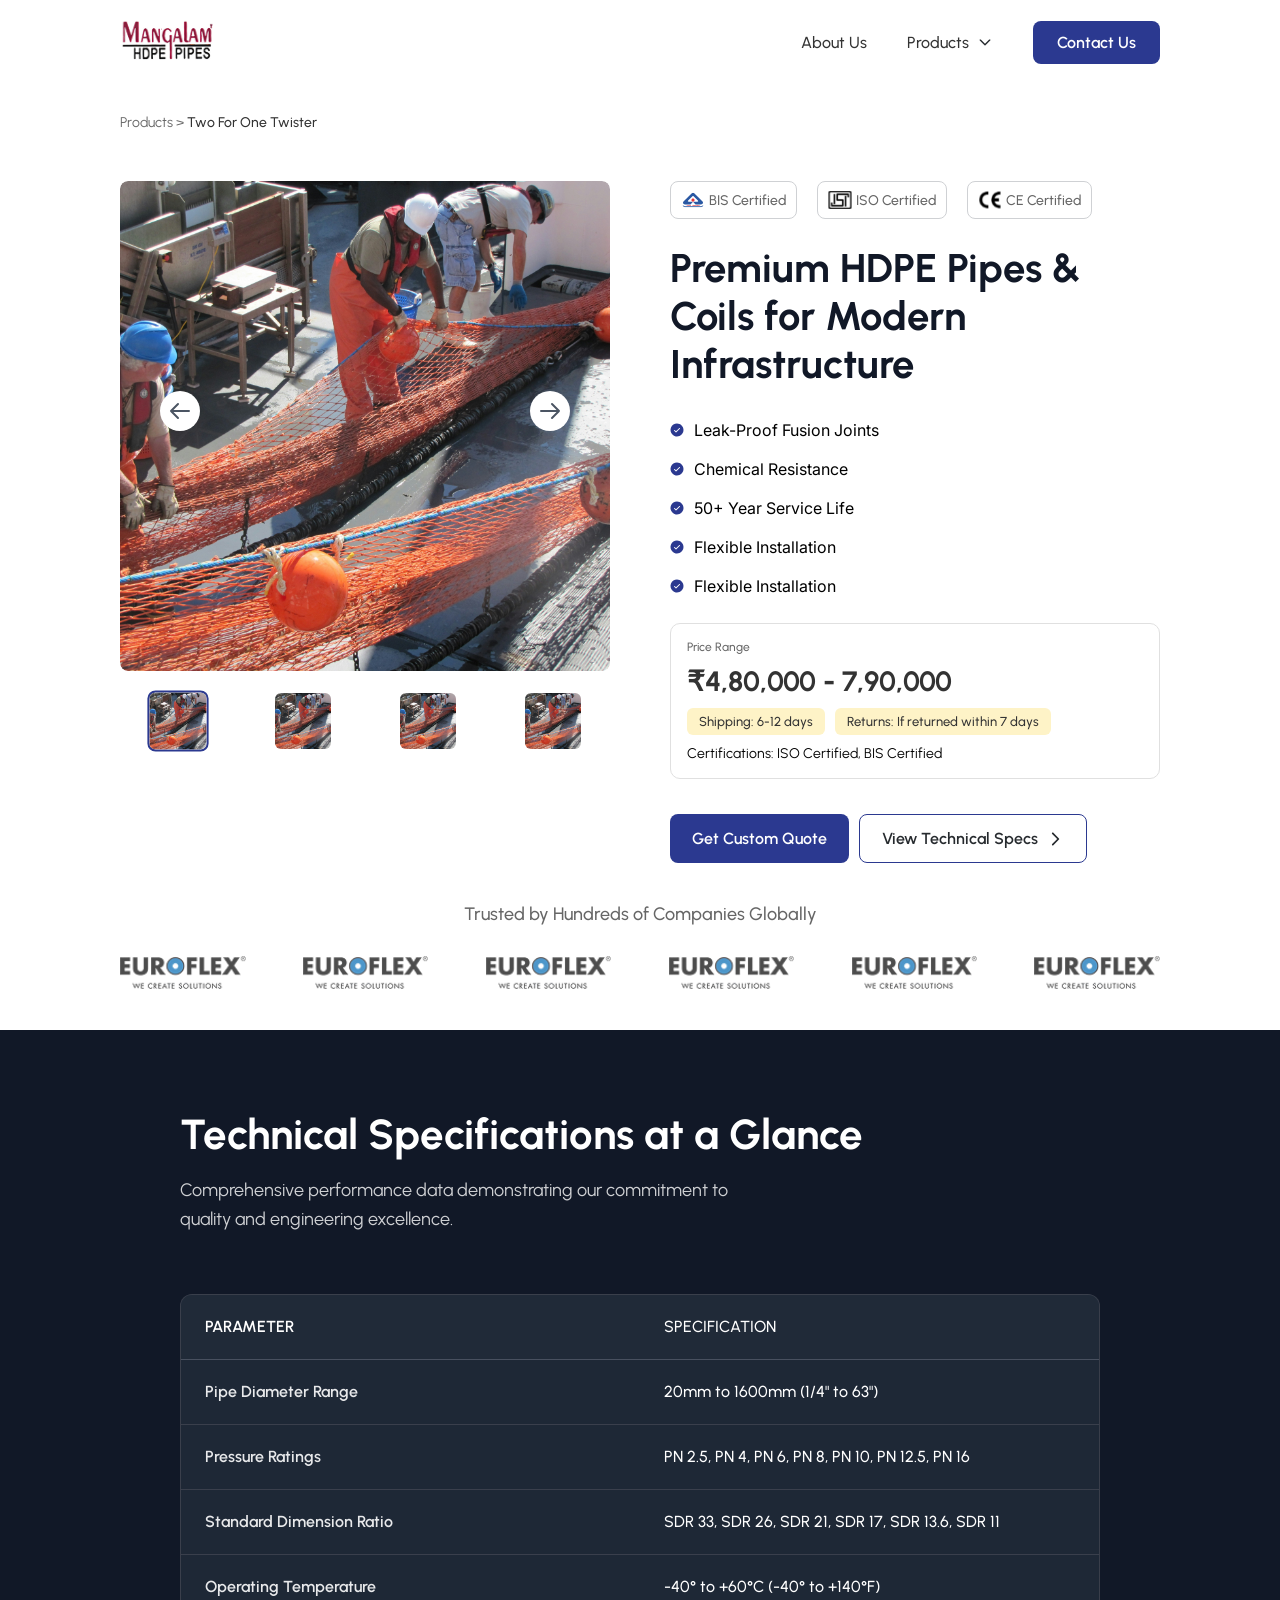
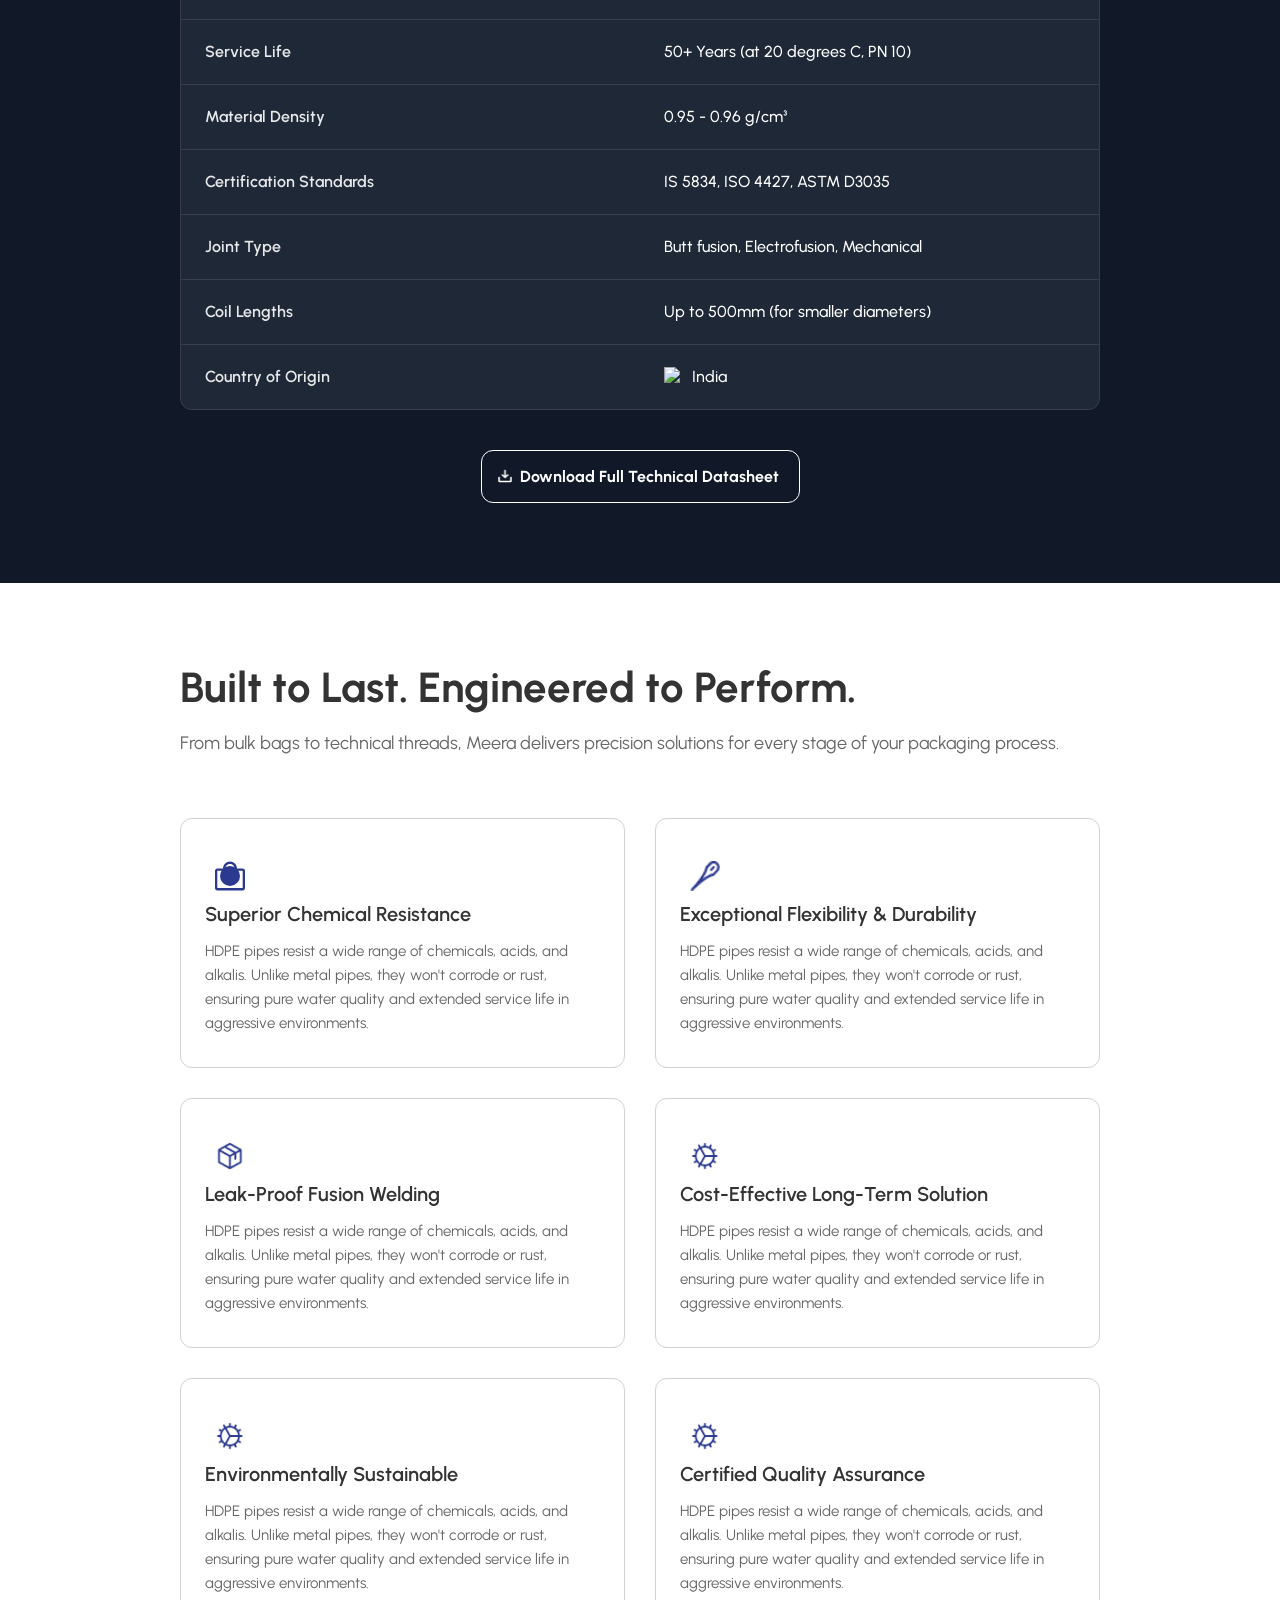
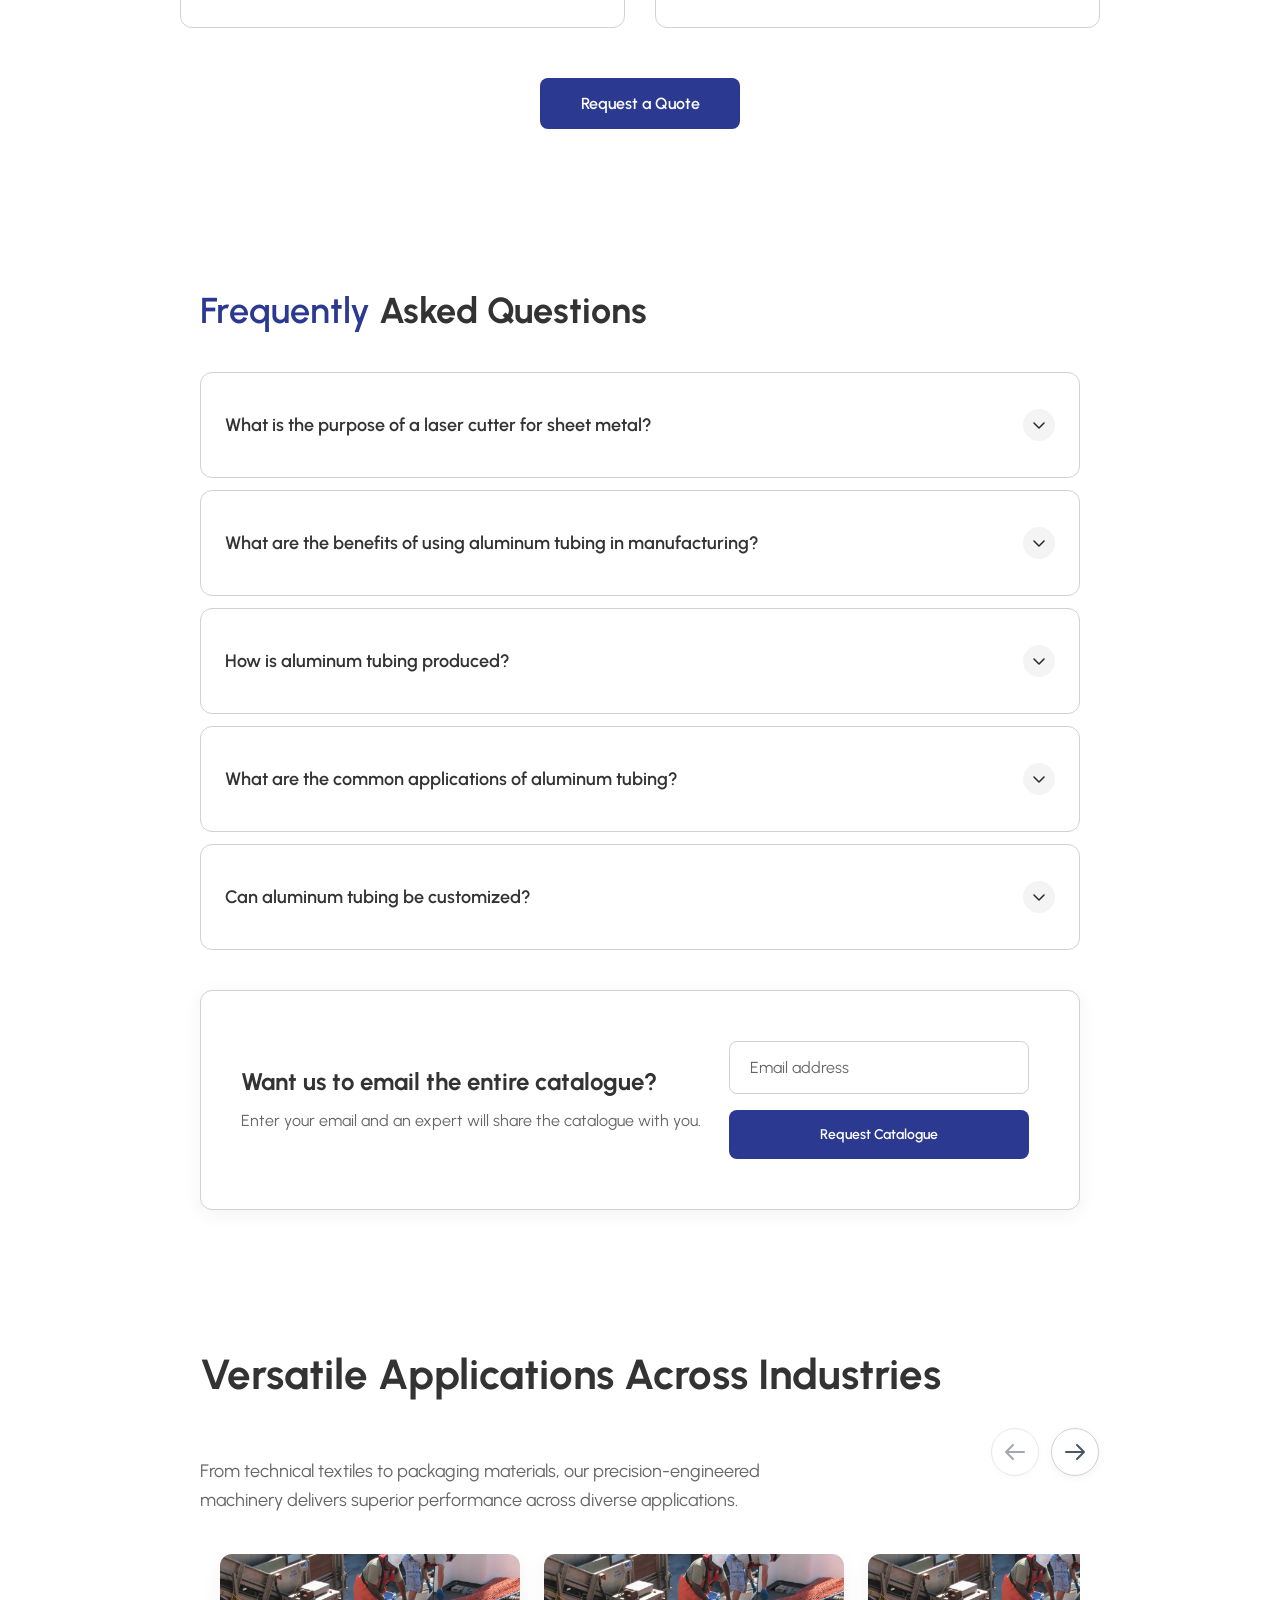
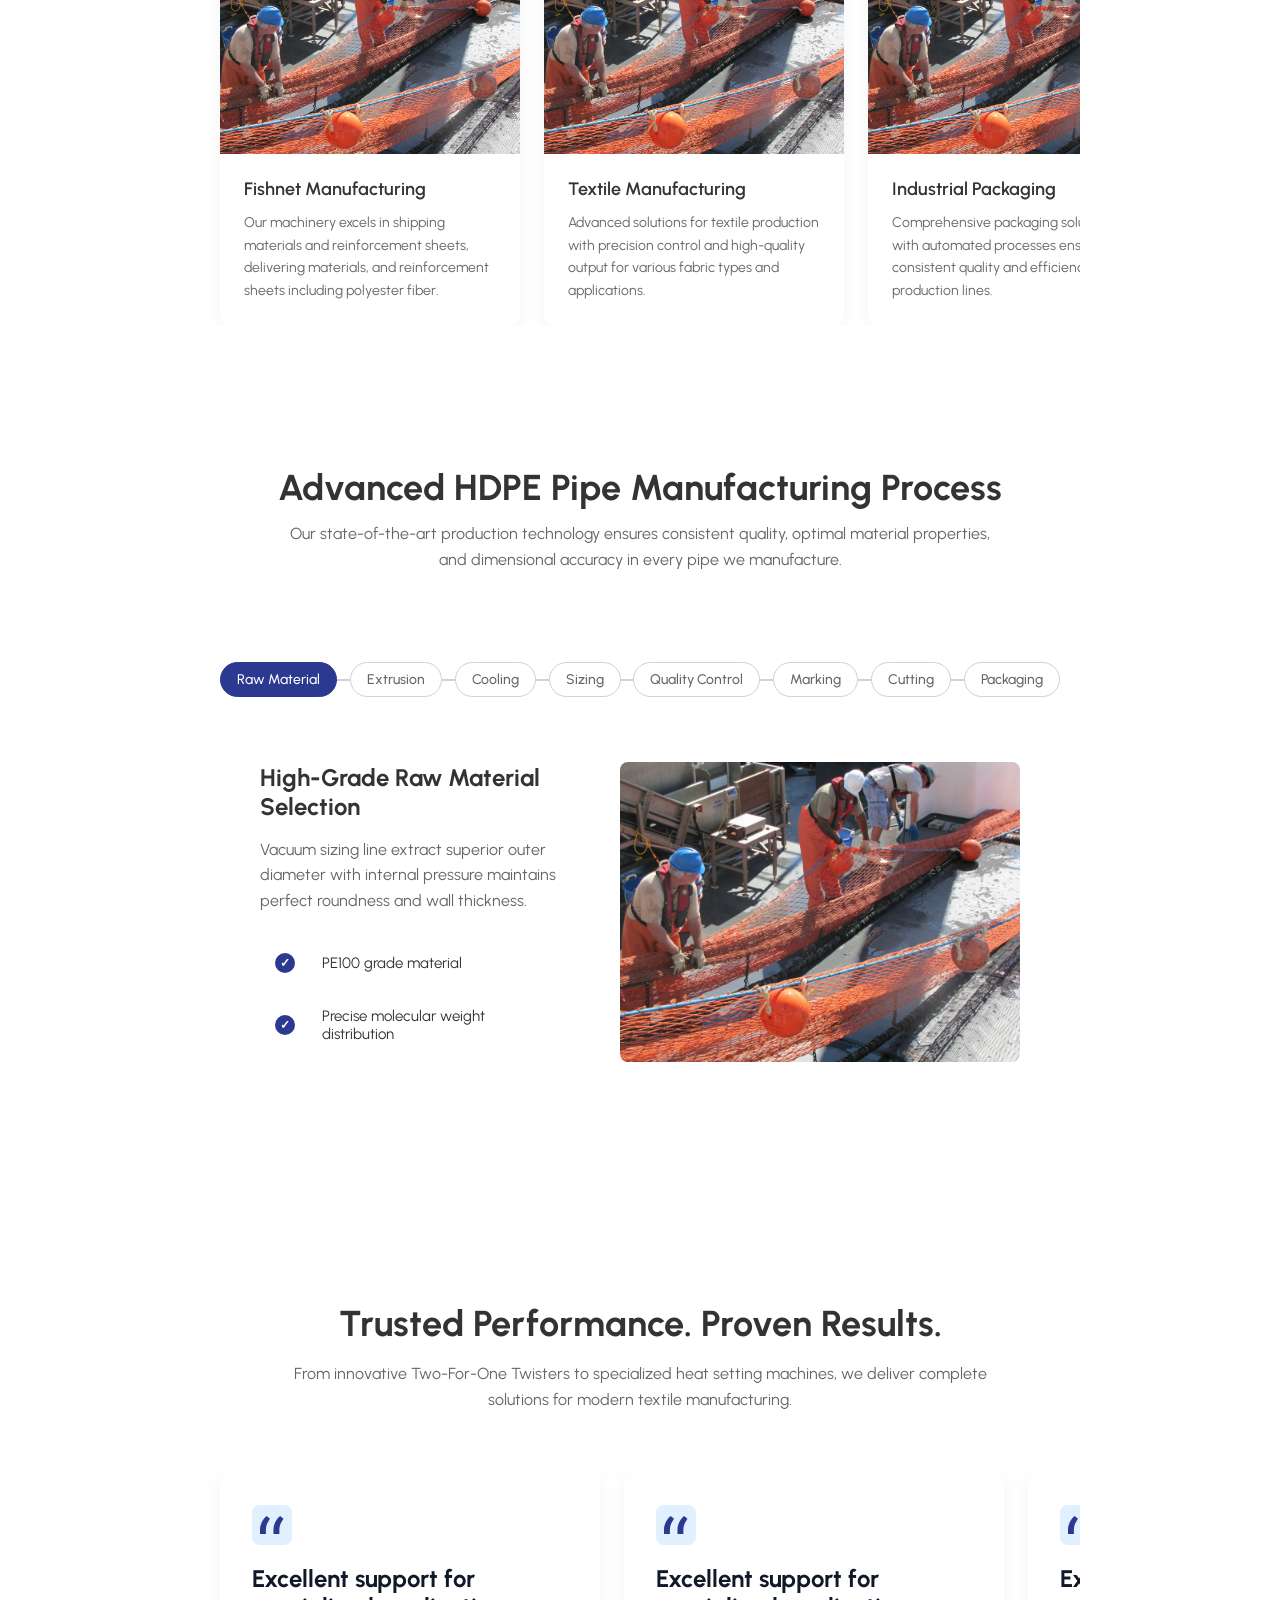
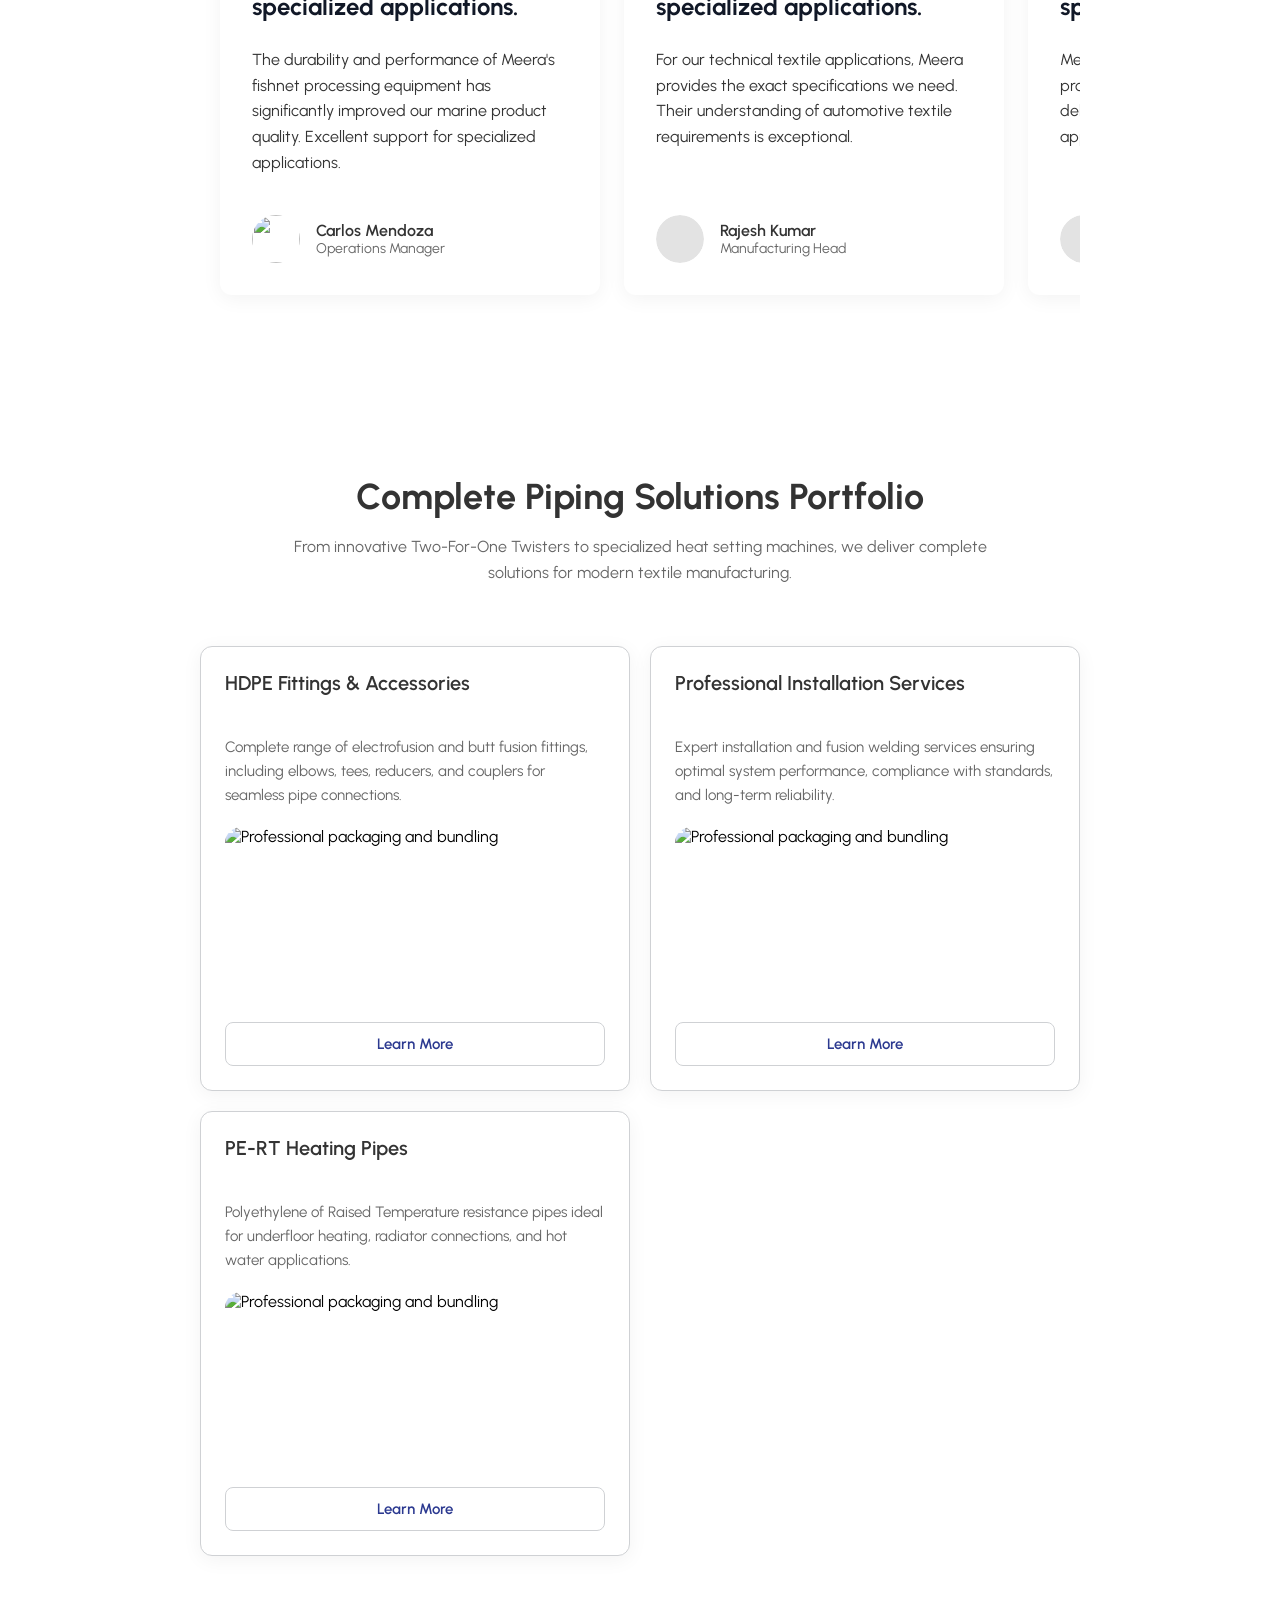
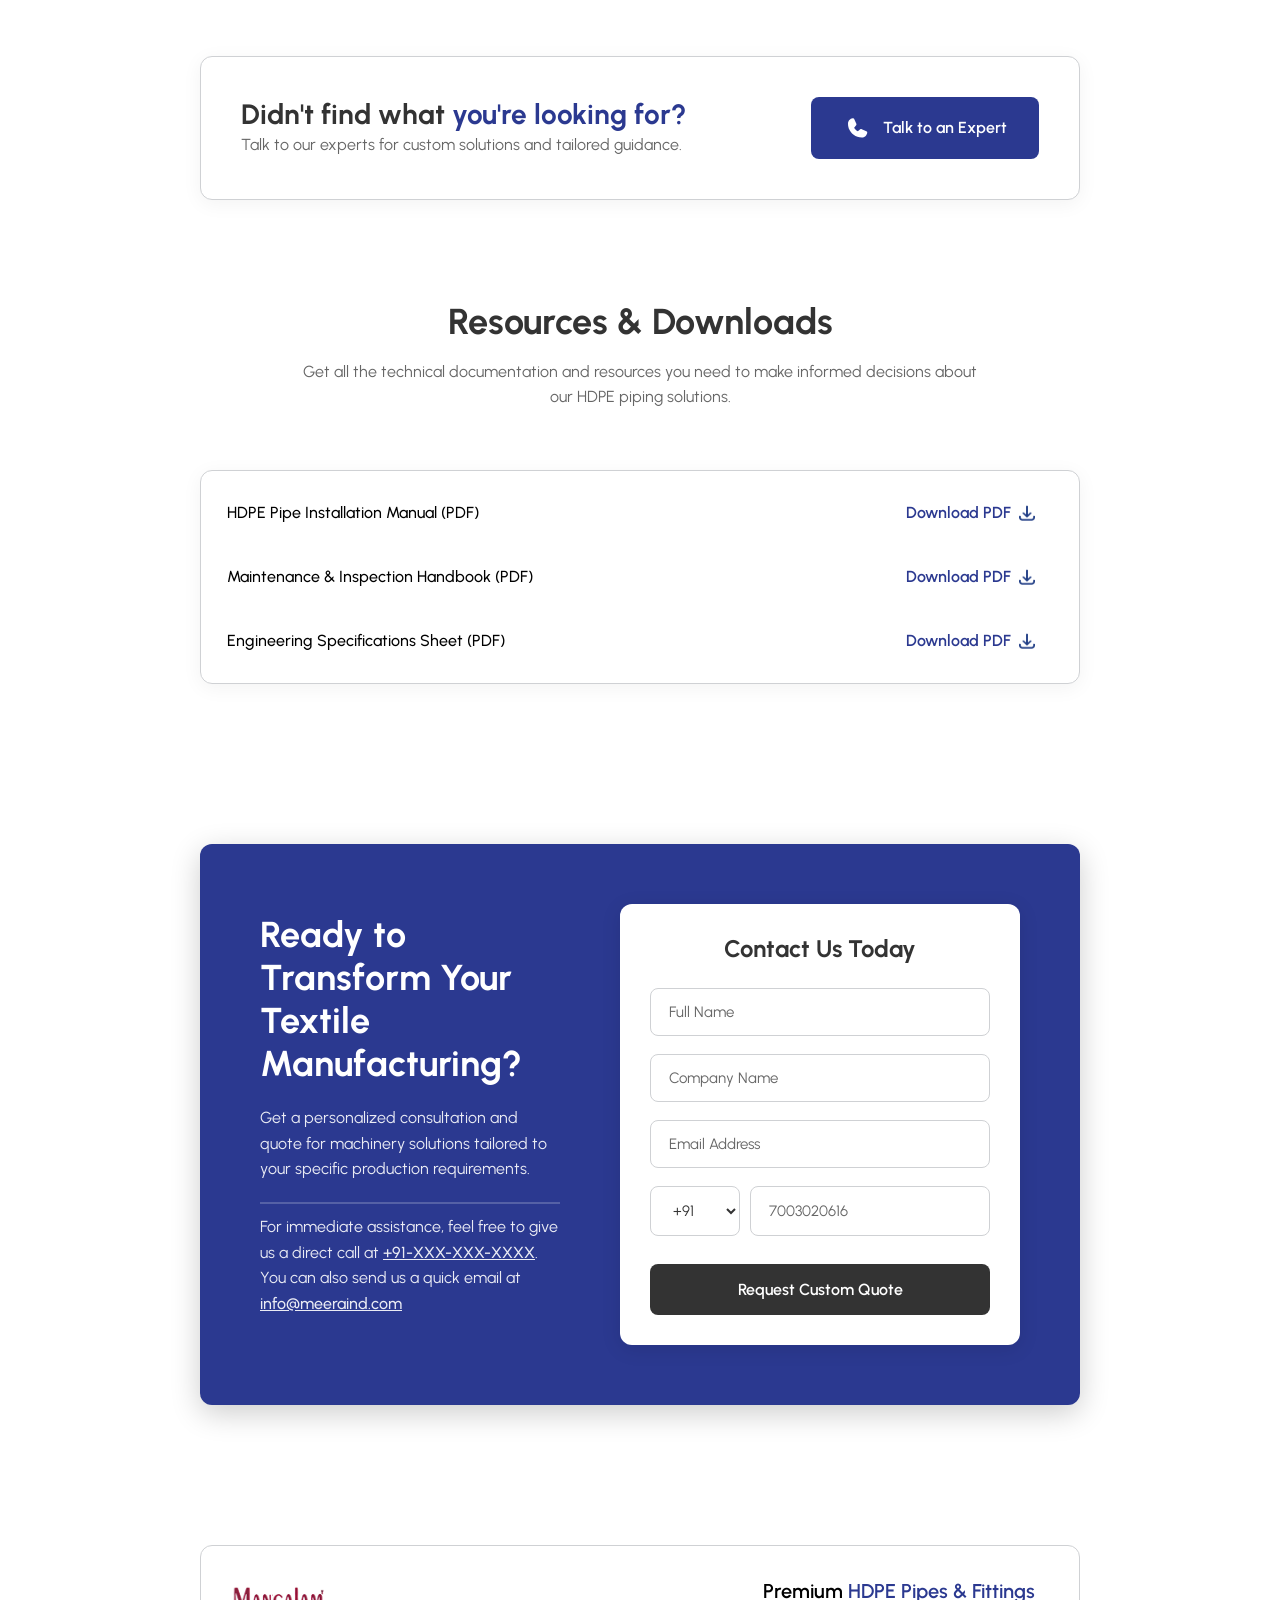
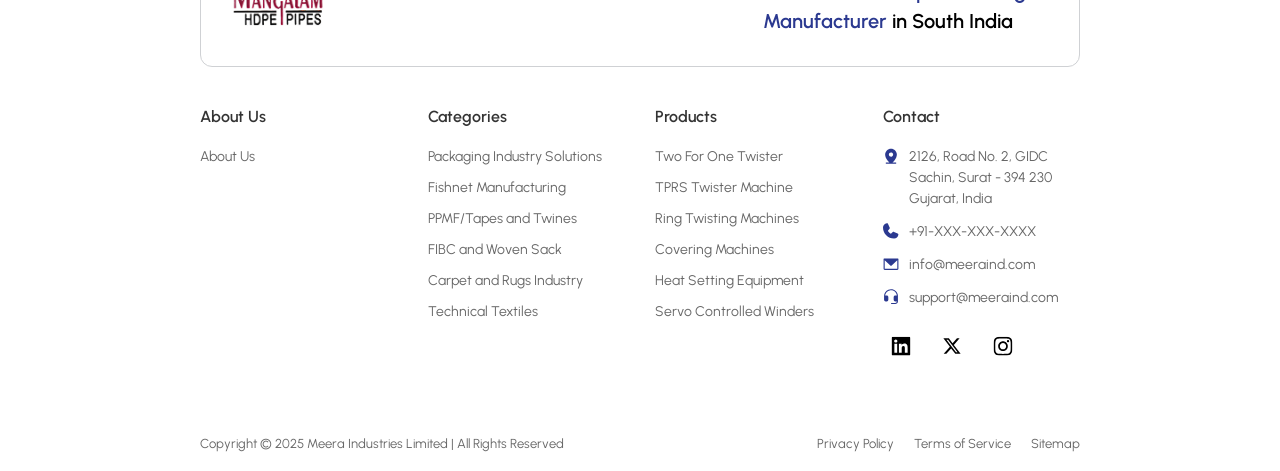
==== commit a2a89e37: "organizing the images Signed-off-by: Deepikakolli4 <deepikakolli2004@gmail.com>" ====
--- a/index.html
+++ b/index.html
@@ -13,7 +13,7 @@
         <div class="container header-content">
             <div class="logo">
                 <div class="logo-text">
-                    <img src="./assets/navbar-img/mangalam-navbar-img.png" alt="Mangalam HDPE Pipes Logo">
+                    <img src="./assets/navbar/mangalam-navbar-img.png" alt="Mangalam HDPE Pipes Logo">
                 </div>
             </div>
             <nav class="nav">
@@ -21,7 +21,7 @@
                     <li><a href="#" class="nav-link">About Us</a></li>
                     <li class="dropdown">
                         <a href="#" class="nav-link dropdown-toggle">Products 
-                            <img src="./assets/navbar-img/caret-right.svg" alt="arrow-down" class="arrow-down"> 
+                            <img src="./assets/navbar/caret-right.svg" alt="arrow-down" class="arrow-down"> 
                         </a>
 
                         <ul class="dropdown-menu">
@@ -50,17 +50,17 @@
             <div class="product-detail-section main-grid-container">
                 <div class="product-image-carousel">
                     <div class="main-image-container">
-                        <img src="./assets/frame-1.png" alt="Workers handling Pipes and Coils" class="main-product-image">
-                        <button class="carousel-arrow left-arrow" aria-label="Previous image"><img style="transform: rotate(-180deg);" src="./assets/arrow-right.svg" alt="arrow-left"/></button>
-                        <button class="carousel-arrow right-arrow" aria-label="Next image"><img src="./assets/arrow-right.svg" alt="arrow-left"/></button>
+                        <img src="./assets/images/frame-1.png" alt="Workers handling Pipes and Coils" class="main-product-image">
+                        <button class="carousel-arrow left-arrow" aria-label="Previous image"><img style="transform: rotate(-180deg);" src="./assets/icons/arrow-right.svg" alt="arrow-left"/></button>
+                        <button class="carousel-arrow right-arrow" aria-label="Next image"><img src="./assets/icons/arrow-right.svg" alt="arrow-left"/></button>
                     </div>
                     <div class="thumbnail-container">
-                        <img src="./assets/frame-1.png" alt="Product thumbnail 1" class="thumbnail active">
-                        <img src="./assets/frame-1.png" alt="Product thumbnail 2" class="thumbnail ">
-                        <img src="./assets/frame-1.png" alt="Product thumbnail 3" class="thumbnail">
-                        <img src="./assets/frame-1.png" alt="Product thumbnail 4" class="thumbnail">
-                        <!-- <img src="./assets/frame-1.png" alt="Product thumbnail 5" class="thumbnail"> -->
-                        <!-- <img src="./assets/frame-1.png" alt="Product thumbnail 6" class="thumbnail"> -->
+                        <img src="./assets/images/frame-1.png" alt="Product thumbnail 1" class="thumbnail active">
+                        <img src="./assets/images/frame-1.png" alt="Product thumbnail 2" class="thumbnail ">
+                        <img src="./assets/images/frame-1.png" alt="Product thumbnail 3" class="thumbnail">
+                        <img src="./assets/images/frame-1.png" alt="Product thumbnail 4" class="thumbnail">
+                        <!-- <img src="./assets/images/frame-1.png" alt="Product thumbnail 5" class="thumbnail"> -->
+                        <!-- <img src="./assets/images/frame-1.png" alt="Product thumbnail 6" class="thumbnail"> -->
                     </div>
                     <div class="thumbnail-zoom-preview"></div>
                 </div>
@@ -68,15 +68,15 @@
                 <div class="product-info product-info-mobile-grid">
                     <div class="certifications">
                         <div class="certification-badge">
-                            <img src="./assets/bis-certified-icon.svg" alt="BIS Certified icon">
+                            <img src="./assets/icons/bis-certified-icon.svg" alt="BIS Certified icon">
                             <span>BIS Certified</span>
                         </div>
                         <div class="certification-badge">
-                            <img src="./assets/isi-mark-black.svg" alt="ISO Certified icon">
+                            <img src="./assets/icons/isi-mark-black.svg" alt="ISO Certified icon">
                             <span>ISO Certified</span>
                         </div>
                         <div class="certification-badge">
-                            <img src="./assets/ce-certification.svg" alt="CE Certified icon">
+                            <img src="./assets/icons/ce-certification.svg" alt="CE Certified icon">
                             <span>CE Certified</span>
                         </div>
                     </div>
@@ -84,11 +84,11 @@
                     <h1 class="product-title">Premium HDPE Pipes & Coils for Modern Infrastructure</h1>
 
                     <ul class="product-features">
-                        <li><img src="./assets/check-box.svg" alt="Checkbox" class="feature-checkbox"> Leak-Proof Fusion Joints</li>
-                        <li><img src="./assets/check-box.svg" alt="Checkbox" class="feature-checkbox"> Chemical Resistance</li>
-                        <li><img src="./assets/check-box.svg" alt="Checkbox" class="feature-checkbox"> 50+ Year Service Life</li>
-                        <li><img src="./assets/check-box.svg" alt="Checkbox" class="feature-checkbox"> Flexible Installation</li>
-                        <li><img src="./assets/check-box.svg" alt="Checkbox" class="feature-checkbox"> Flexible Installation</li>
+                        <li><img src="./assets/icons/check-box.svg" alt="Checkbox" class="feature-checkbox"> Leak-Proof Fusion Joints</li>
+                        <li><img src="./assets/icons/check-box.svg" alt="Checkbox" class="feature-checkbox"> Chemical Resistance</li>
+                        <li><img src="./assets/icons/check-box.svg" alt="Checkbox" class="feature-checkbox"> 50+ Year Service Life</li>
+                        <li><img src="./assets/icons/check-box.svg" alt="Checkbox" class="feature-checkbox"> Flexible Installation</li>
+                        <li><img src="./assets/icons/check-box.svg" alt="Checkbox" class="feature-checkbox"> Flexible Installation</li>
                     </ul>
 
                     <div class="price-section">
@@ -105,7 +105,7 @@
 
                     <div class="action-buttons ">
                         <button class="button primary-button">Get Custom Quote</button>
-                        <button class="button secondary-button">View Technical Specs <img style="width: 18px; height: 18px;" src="./assets/caret-right.svg" alt="arrow-right"></button>
+                        <button class="button secondary-button">View Technical Specs <img style="width: 18px; height: 18px;" src="./assets/icons/caret-right.svg" alt="arrow-right"></button>
                     </div>
                 </div>
             </div>
@@ -116,12 +116,12 @@
         <div class="container">
             <p class="trusted-by-text">Trusted by Hundreds of Companies Globally</p>
             <div class="company-logos">
-                <img src="./assets/euro-flex.png" alt="Euroflex Logo">
-                <img src="./assets/euro-flex.png" alt="Euroflex Logo">
-                <img src="./assets/euro-flex.png" alt="Euroflex Logo">
-                <img src="./assets/euro-flex.png" alt="Euroflex Logo">
-                <img src="./assets/euro-flex.png" alt="Euroflex Logo">
-                <img src="./assets/euro-flex.png" alt="Euroflex Logo">
+                <img src="./assets/logos/euro-flex.png" alt="Euroflex Logo">
+                <img src="./assets/logos/euro-flex.png" alt="Euroflex Logo">
+                <img src="./assets/logos/euro-flex.png" alt="Euroflex Logo">
+                <img src="./assets/logos/euro-flex.png" alt="Euroflex Logo">
+                <img src="./assets/logos/euro-flex.png" alt="Euroflex Logo">
+                <img src="./assets/logos/euro-flex.png" alt="Euroflex Logo">
             </div>
         </div>
     </section>
@@ -187,7 +187,7 @@
                 </div>
                 
                 <button class="download-button">
-                    <img class="download-icon" src="./assets/download-icon.png" alt="download-icon"></img>
+                    <img class="download-icon" src="./assets/icons/download-icon.png" alt="download-icon"></img>
                     Download Full Technical Datasheet
                 </button>
             </div>
@@ -204,7 +204,7 @@
                 <div class="features-grid">
                     <div class="feature-card">
                         <div class="feature-icon">
-                            <img src="./assets/grid-1.svg" alt="icon">
+                            <img src="./assets/images/grid-1.svg" alt="icon">
                         </div>
                         <h3 class="feature-title">Superior Chemical Resistance</h3>
                         <p class="feature-description">HDPE pipes resist a wide range of chemicals, acids, and alkalis. Unlike metal pipes, they won't corrode or rust, ensuring pure water quality and extended service life in aggressive environments.</p>
@@ -212,7 +212,7 @@
                     
                     <div class="feature-card">
                         <div class="feature-icon">
-                            <img src="./assets/grid-2.jpg" alt="icon">
+                            <img src="./assets/images/grid-2.jpg" alt="icon">
                         </div>
                         <h3 class="feature-title">Exceptional Flexibility & Durability</h3>
                         <p class="feature-description">HDPE pipes resist a wide range of chemicals, acids, and alkalis. Unlike metal pipes, they won't corrode or rust, ensuring pure water quality and extended service life in aggressive environments.</p>
@@ -220,7 +220,7 @@
                     
                     <div class="feature-card">
                         <div class="feature-icon">
-                            <img src="./assets/grid-3.jpg"  alt="Fusion Welding Icon">
+                            <img src="./assets/images/grid-3.jpg"  alt="Fusion Welding Icon">
                         </div>
                         <h3 class="feature-title">Leak-Proof Fusion Welding</h3>
                         <p class="feature-description">HDPE pipes resist a wide range of chemicals, acids, and alkalis. Unlike metal pipes, they won't corrode or rust, ensuring pure water quality and extended service life in aggressive environments.</p>
@@ -228,7 +228,7 @@
                     
                     <div class="feature-card">
                         <div class="feature-icon">
-                            <img src="./assets/grid-4.jpg"  alt="Cost Effective Icon">
+                            <img src="./assets/images/grid-4.jpg"  alt="Cost Effective Icon">
                         </div>
                         <h3 class="feature-title">Cost-Effective Long-Term Solution</h3>
                         <p class="feature-description">HDPE pipes resist a wide range of chemicals, acids, and alkalis. Unlike metal pipes, they won't corrode or rust, ensuring pure water quality and extended service life in aggressive environments.</p>
@@ -236,7 +236,7 @@
                     
                     <div class="feature-card">
                         <div class="feature-icon">
-                            <img src="./assets/grid-4.jpg"  alt="Sustainable Icon">
+                            <img src="./assets/images/grid-4.jpg"  alt="Sustainable Icon">
                         </div>
                         <h3 class="feature-title">Environmentally Sustainable</h3>
                         <p class="feature-description">HDPE pipes resist a wide range of chemicals, acids, and alkalis. Unlike metal pipes, they won't corrode or rust, ensuring pure water quality and extended service life in aggressive environments.</p>
@@ -244,7 +244,7 @@
                     
                     <div class="feature-card">
                         <div class="feature-icon">
-                            <img src="./assets/grid-4.jpg"  alt="Quality Assurance Icon">
+                            <img src="./assets/images/grid-4.jpg"  alt="Quality Assurance Icon">
                         </div>
                         <h3 class="feature-title">Certified Quality Assurance</h3>
                         <p class="feature-description">HDPE pipes resist a wide range of chemicals, acids, and alkalis. Unlike metal pipes, they won't corrode or rust, ensuring pure water quality and extended service life in aggressive environments.</p>
@@ -268,7 +268,7 @@
                     <div class="faq-item">
                         <button class="faq-question" aria-expanded="false">
                             <span>What is the purpose of a laser cutter for sheet metal?</span>
-                            <img class="faq-icon" src="./assets/caret-right.svg" alt="arrow-right">
+                            <img class="faq-icon" src="./assets/icons/caret-right.svg" alt="arrow-right">
                         </button>
                         <div class="faq-answer">
                             <p>A laser cutter is a CNC device type of sheet metal processing solution, allowing for intricate designs and shapes that are essential in manufacturing processes. It provides precision cutting with minimal material waste and excellent edge quality.</p>
@@ -278,7 +278,7 @@
                     <div class="faq-item">
                         <button class="faq-question" aria-expanded="false">
                             <span>What are the benefits of using aluminum tubing in manufacturing?</span>
-                            <img class="faq-icon" src="./assets/caret-right.svg" alt="arrow-right">
+                            <img class="faq-icon" src="./assets/icons/caret-right.svg" alt="arrow-right">
                         </button>
                         <div class="faq-answer">
                             <p>Aluminum tubing offers excellent corrosion resistance, lightweight properties, and high strength-to-weight ratio. It's ideal for applications requiring durability, conductivity, and aesthetic appeal while maintaining cost-effectiveness in manufacturing processes.</p>
@@ -288,7 +288,7 @@
                     <div class="faq-item">
                         <button class="faq-question" aria-expanded="false">
                             <span>How is aluminum tubing produced?</span>
-                            <img class="faq-icon" src="./assets/caret-right.svg" alt="arrow-right">
+                            <img class="faq-icon" src="./assets/icons/caret-right.svg" alt="arrow-right">
                         </button>
                         <div class="faq-answer">
                             <p>Aluminum tubing is produced through various methods including extrusion, drawing, and seamless processes. The manufacturing involves heating aluminum billets, forcing them through dies to create the desired shape, followed by cooling, sizing, and quality control procedures.</p>
@@ -298,7 +298,7 @@
                     <div class="faq-item">
                         <button class="faq-question" aria-expanded="false">
                             <span>What are the common applications of aluminum tubing?</span>
-                            <img class="faq-icon" src="./assets/caret-right.svg" alt="arrow-right">
+                            <img class="faq-icon" src="./assets/icons/caret-right.svg" alt="arrow-right">
                         </button>
                         <div class="faq-answer">
                             <p>Common applications include automotive components, aerospace structures, HVAC systems, furniture frames, architectural elements, marine equipment, and industrial machinery. Its versatility makes it suitable for both structural and decorative purposes.</p>
@@ -308,7 +308,7 @@
                     <div class="faq-item">
                         <button class="faq-question" aria-expanded="false">
                             <span>Can aluminum tubing be customized?</span>
-                            <img class="faq-icon" src="./assets/caret-right.svg" alt="arrow-right">
+                            <img class="faq-icon" src="./assets/icons/caret-right.svg" alt="arrow-right">
                         </button>
                         <div class="faq-answer">
                             <p>Yes, aluminum tubing can be extensively customized in terms of dimensions, wall thickness, alloy composition, surface finishes, and special treatments. We offer bending, cutting, drilling, and various surface treatments to meet specific application requirements.</p>
@@ -345,10 +345,10 @@
                     </div>
                     <div class="carousel-controls">
                         <button class="carousel-btn prev-btn" aria-label="Previous applications">
-                            <img style="transform: rotate(-180deg);" src="./assets/arrow-right.svg" alt="arrow-left"/>
+                            <img style="transform: rotate(-180deg);" src="./assets/icons/arrow-right.svg" alt="arrow-left"/>
                         </button>
                         <button class="carousel-btn next-btn" aria-label="Next applications">
-                            <img src="./assets/arrow-right.svg" alt="arrow-right"/>
+                            <img src="./assets/icons/arrow-right.svg" alt="arrow-right"/>
                         </button>
                     </div>
                 </div>
@@ -357,7 +357,7 @@
                     <div class="carousel-track">
                         <div class="application-card">
                             <div class="card-image">
-                                <img src="./assets/frame-1.png" alt="Fishnet Manufacturing Process"> 
+                                <img src="./assets/images/frame-1.png" alt="Fishnet Manufacturing Process"> 
                             </div>
                             <div class="card-content">
                                 <h3>Fishnet Manufacturing</h3>
@@ -367,7 +367,7 @@
 
                         <div class="application-card">
                             <div class="card-image">
-                                <img src="./assets/frame-1.png" alt="Textile Manufacturing">
+                                <img src="./assets/images/frame-1.png" alt="Textile Manufacturing">
                             </div>
                             <div class="card-content">
                                 <h3>Textile Manufacturing</h3>
@@ -377,7 +377,7 @@
 
                         <div class="application-card">
                             <div class="card-image">
-                                <img src="./assets/frame-1.png" alt="Industrial Packaging">
+                                <img src="./assets/images/frame-1.png" alt="Industrial Packaging">
                             </div>
                             <div class="card-content">
                                 <h3>Industrial Packaging</h3>
@@ -387,7 +387,7 @@
 
                         <div class="application-card">
                             <div class="card-image">
-                                <img src="./assets/frame-1.png" alt="Marine Applications"> 
+                                <img src="./assets/images/frame-1.png" alt="Marine Applications"> 
                             </div>
                             <div class="card-content">
                                 <h3>Marine Applications</h3>
@@ -433,7 +433,7 @@
                             </li>
                         </ul>
                         <div class="slide-image">
-                            <img src="./assets/frame-1.png" alt="Workers handling manufacturing materials"> 
+                            <img src="./assets/images/frame-1.png" alt="Workers handling manufacturing materials"> 
                         </div>
                     </div>
     
@@ -454,7 +454,7 @@
                             </li>
                         </ul>
                         <div class="slide-image">
-                            <img src="./assets/frame-2.jpg" alt="Extrusion process machinery">
+                            <img src="./assets/images/frame-2.jpg" alt="Extrusion process machinery">
                         </div>
                     </div>
     
@@ -475,7 +475,7 @@
                             </li>
                         </ul>
                         <div class="slide-image">
-                            <img src="./assets/frame-3.jpg" alt="Cooling system for pipe manufacturing">
+                            <img src="./assets/images/frame-3.jpg" alt="Cooling system for pipe manufacturing">
                         </div>
                     </div>
     
@@ -496,7 +496,7 @@
                             </li>
                         </ul>
                         <div class="slide-image">
-                            <img src="./assets/frame-2.jpg" alt="Professional packaging and bundling">
+                            <img src="./assets/images/frame-2.jpg" alt="Professional packaging and bundling">
                         </div>
                     </div>
     
@@ -517,7 +517,7 @@
                             </li>
                         </ul>
                         <div class="slide-image">
-                            <img src="./assets/frame-3.jpg" alt="Professional packaging and bundling">
+                            <img src="./assets/images/frame-3.jpg" alt="Professional packaging and bundling">
                         </div>
                     </div>
     
@@ -538,7 +538,7 @@
                             </li>
                         </ul>
                         <div class="slide-image">
-                            <img src="./assets/frame-1.png" alt="Product marking and identification"> 
+                            <img src="./assets/images/frame-1.png" alt="Product marking and identification"> 
                         </div>
                     </div>
     
@@ -559,7 +559,7 @@
                             </li>
                         </ul>
                         <div class="slide-image">
-                            <img src="./assets/frame-2.jpg" alt="Automated cutting systems">
+                            <img src="./assets/images/frame-2.jpg" alt="Automated cutting systems">
                         </div>
                     </div>
     
@@ -580,7 +580,7 @@
                             </li>
                         </ul>
                         <div class="slide-image">
-                            <img src="./assets/frame-3.jpg" alt="Professional packaging and bundling">
+                            <img src="./assets/images/frame-3.jpg" alt="Professional packaging and bundling">
                         </div>
                     </div>
                 </div>
@@ -630,7 +630,7 @@
                                     </ul>
                                 </div>
                                 <div class="step-image">
-                                    <img src="./assets/frame-1.png" alt="Raw material selection process showing workers handling materials">
+                                    <img src="./assets/images/frame-1.png" alt="Raw material selection process showing workers handling materials">
                                 </div>
                             </div>
                         </div>
@@ -646,7 +646,7 @@
                                     </ul>
                                 </div>
                                 <div class="step-image">
-                                    <img src="./assets/frame-2.jpg" alt="Extrusion process machinery">
+                                    <img src="./assets/images/frame-2.jpg" alt="Extrusion process machinery">
                                 </div>
                             </div>
                         </div>
@@ -662,7 +662,7 @@
                                     </ul>
                                 </div>
                                 <div class="step-image">
-                                    <img src="./assets/frame-3.jpg" alt="Cooling system for pipe manufacturing">
+                                    <img src="./assets/images/frame-3.jpg" alt="Cooling system for pipe manufacturing">
                                 </div>
                             </div>
                         </div>
@@ -678,7 +678,7 @@
                                     </ul>
                                 </div>
                                 <div class="step-image">
-                                    <img src="./assets/frame-1.png" alt="Precision sizing equipment">
+                                    <img src="./assets/images/frame-1.png" alt="Precision sizing equipment">
                                 </div>
                             </div>
                         </div>
@@ -694,7 +694,7 @@
                                     </ul>
                                 </div>
                                 <div class="step-image">
-                                    <img src="./assets/frame-3.jpg" alt="Quality control testing equipment">
+                                    <img src="./assets/images/frame-3.jpg" alt="Quality control testing equipment">
                                 </div>
                             </div>
                         </div>
@@ -710,7 +710,7 @@
                                     </ul>
                                 </div>
                                 <div class="step-image">
-                                    <img src="./assets/frame-1.png" alt="Product marking and identification">
+                                    <img src="./assets/images/frame-1.png" alt="Product marking and identification">
                                 </div>
                             </div>
                         </div>
@@ -726,7 +726,7 @@
                                     </ul>
                                 </div>
                                 <div class="step-image">
-                                    <img src="./assets/frame-2.jpg" alt="Automated cutting systems">
+                                    <img src="./assets/images/frame-2.jpg" alt="Automated cutting systems">
                                 </div>
                             </div>
                         </div>
@@ -742,7 +742,7 @@
                                     </ul>
                                 </div>
                                 <div class="step-image">
-                                    <img src="./assets/frame-3.jpg" alt="Professional packaging and bundling">
+                                    <img src="./assets/images/frame-3.jpg" alt="Professional packaging and bundling">
                                 </div>
                             </div>
                         </div>
@@ -765,7 +765,7 @@
                 <div class="carousel-track">
                     <div class="testimonial-card">
                         <div class="quote-icon">
-                            <img src="./assets/icon.svg" alt="Quote icon">
+                            <img src="./assets/icons/icon.svg" alt="Quote icon">
                         </div>
                         <h2 style="font-size: 24px; line-height: 120%;" class="product-title">Excellent support for specialized applications.</h2>
                         <p class="testimonial-text">The durability and performance of Meera's fishnet processing equipment has significantly improved our marine product quality. Excellent support for specialized applications.</p>
@@ -782,7 +782,7 @@
 
                     <div class="testimonial-card">
                         <div class="quote-icon">
-                            <img src="./assets/icon.svg" alt="Quote icon">
+                            <img src="./assets/icons/icon.svg" alt="Quote icon">
                         </div>
                         <h2 style="font-size: 24px; line-height: 120%;" class="product-title">Excellent support for specialized applications.</h2>
                         <p class="testimonial-text">For our technical textile applications, Meera provides the exact specifications we need. Their understanding of automotive textile requirements is exceptional.</p>
@@ -799,7 +799,7 @@
 
                     <div class="testimonial-card">
                         <div class="quote-icon">
-                            <img src="./assets/icon.svg" alt="Quote icon">
+                            <img src="./assets/icons/icon.svg" alt="Quote icon">
                         </div>
                         <h2 style="font-size: 24px; line-height: 120%;" class="product-title">Excellent support for specialized applications.</h2>
                         <p class="testimonial-text">Meera's machines have boosted our FIBC production efficiency. Their engineering delivers the strength critical for our bulk applications.</p>
@@ -847,7 +847,7 @@
                         <h3>HDPE Fittings & Accessories</h3>
                         <p>Complete range of electrofusion and butt fusion fittings, including elbows, tees, reducers, and couplers for seamless pipe connections.</p>
                         <div class="card-image">
-                            <img src="./assets/frame-2.jpg" alt="Professional packaging and bundling">
+                            <img src="./assets/images/frame-2.jpg" alt="Professional packaging and bundling">
                         </div>
                         <button class="learn-more-btn">Learn More</button>
                     </div>
@@ -859,7 +859,7 @@
                         <h3>Professional Installation Services</h3>
                         <p>Expert installation and fusion welding services ensuring optimal system performance, compliance with standards, and long-term reliability.</p>
                         <div class="card-image">
-                            <img src="./assets/frame-3.jpg" alt="Professional packaging and bundling">
+                            <img src="./assets/images/frame-3.jpg" alt="Professional packaging and bundling">
                         </div>
                         <button class="learn-more-btn">Learn More</button>
                     </div>
@@ -871,7 +871,7 @@
                         <h3>PE-RT Heating Pipes</h3>
                         <p>Polyethylene of Raised Temperature resistance pipes ideal for underfloor heating, radiator connections, and hot water applications.</p>
                         <div class="card-image">
-                            <img src="./assets/frame-2.jpg" alt="Professional packaging and bundling">
+                            <img src="./assets/images/frame-2.jpg" alt="Professional packaging and bundling">
                         </div>
                         <button class="learn-more-btn">Learn More</button>
                     </div>
@@ -890,7 +890,7 @@
                     <p>Talk to our experts for custom solutions and tailored guidance.</p>
                 </div>
                 <button class="talk-to-expert-btn">
-                    <img src="./assets/phone-icon.svg" alt="Chat icon">
+                    <img src="./assets/icons/phone-icon.svg" alt="Chat icon">
                     Talk to an Expert
                 </button>
             </div>
@@ -910,19 +910,19 @@
                 <div class="download-item">
                     <span>HDPE Pipe Installation Manual (PDF)</span>
                     <div class="download-btn" data-file="hdpe-manual.pdf">
-                        Download PDF <img src="./assets/download-icon-1.png" alt="Download icon">
+                        Download PDF <img src="./assets/icons/download-icon-1.png" alt="Download icon">
                     </div>
                 </div>
                 <div class="download-item">
                     <span>Maintenance & Inspection Handbook (PDF)</span>
                     <button class="download-btn" data-file="maintenance-handbook.pdf">
-                        Download PDF <img src="./assets/download-icon-1.png" alt="Download icon">
+                        Download PDF <img src="./assets/icons/download-icon-1.png" alt="Download icon">
                     </button>
                 </div>
                 <div class="download-item">
                     <span>Engineering Specifications Sheet (PDF)</span>
                     <button class="download-btn" data-file="engineering-specs.pdf">
-                        Download PDF <img src="./assets/download-icon-1.png" alt="Download icon">
+                        Download PDF <img src="./assets/icons/download-icon-1.png" alt="Download icon">
                     </button>
                 </div>
             </div>
@@ -964,7 +964,7 @@
     <footer class="footer">
         <div class="container footer-content">
             <div class="footer-brand">
-                <img src="./assets/navbar-img/mangalam-navbar-img.png" alt="Mangalam HDPE Pipes Logo" class="footer-logo">
+                <img src="./assets/navbar/mangalam-navbar-img.png" alt="Mangalam HDPE Pipes Logo" class="footer-logo">
                 <span class="footer-tagline">
                     <span class="text-black">Premium</span> 
                     <span class="text-blue">HDPE Pipes & Fittings</span> 
@@ -1004,15 +1004,15 @@
                 <div class="footer-column">
                     <h4>Contact</h4>
                     <address>
-                        <p><img src="./assets/map-icon.svg" alt="Location icon"> 2126, Road No. 2, GIDC Sachin, Surat - 394 230 Gujarat, India</p>
-                        <p><img src="./assets/phone-icon.svg" alt="Phone icon"> +91-XXX-XXX-XXXX</p>
-                        <p><img src="./assets/mail.svg" alt="Email icon"> info@meeraind.com</p>
-                        <p><img src="./assets/headphone-icon.svg" alt="Support icon"> support@meeraind.com</p>
+                        <p><img src="./assets/icons/map-icon.svg" alt="Location icon"> 2126, Road No. 2, GIDC Sachin, Surat - 394 230 Gujarat, India</p>
+                        <p><img src="./assets/icons/phone-icon.svg" alt="Phone icon"> +91-XXX-XXX-XXXX</p>
+                        <p><img src="./assets/icons/mail.svg" alt="Email icon"> info@meeraind.com</p>
+                        <p><img src="./assets/icons/headphone-icon.svg" alt="Support icon"> support@meeraind.com</p>
                     </address>
                     <div class="social-links">
-                        <a href="#" aria-label="LinkedIn"><img src="./assets/linked-icon.svg" alt="LinkedIn icon"></a>
-                        <a href="#" aria-label="X (Twitter)"><img src="./assets/x-icon.svg" alt="X (Twitter) icon"></a>
-                        <a href="#" aria-label="Instagram"><img src="./assets/instagram-icons.svg" alt="Instagram icon"></a>
+                        <a href="#" aria-label="LinkedIn"><img src="./assets/icons/linked-icon.svg" alt="LinkedIn icon"></a>
+                        <a href="#" aria-label="X (Twitter)"><img src="./assets/icons/x-icon.svg" alt="X (Twitter) icon"></a>
+                        <a href="#" aria-label="Instagram"><img src="./assets/icons/instagram-icons.svg" alt="Instagram icon"></a>
                     </div>
                 </div>
             </div>
@@ -1034,3 +1034,4 @@
 </body>
 </html>
 
+
--- a/styles.css
+++ b/styles.css
@@ -7,7 +7,6 @@
     --text-black: ##0D0D0D:
     --border-light: #e0e0e0;
     --border-grey: #CFD1D4;
-    /* --background-light: url('./assets/background.png'); #f8f8f8cf; */
     --tag-yellow: #FEF3C7;
     --white: #ffffff;
     --shadow-light: rgba(0, 0, 0, 0.05);
@@ -18,10 +17,10 @@
     margin: 0;
     padding: 0;
     font-family: 'Urbanist', sans-serif;
-  }
+  }s
   
   body {
-    background-image: url('./assets/texture.svg');
+    background-image: url('./assets/backgrounds/texture.svg');
     
     background-size: cover;
     background-position: center;
@@ -36,7 +35,7 @@
   }
 
   /* .bg-background {
-    background-image: url('./assets/background.png');
+    background-image: url('./assets/backgrounds/background.png');
     background-size: cover;
     background-position: center;
     background-repeat: no-repeat;
@@ -3418,3 +3417,4 @@
     padding: 2px 12px;
   }
 }
+
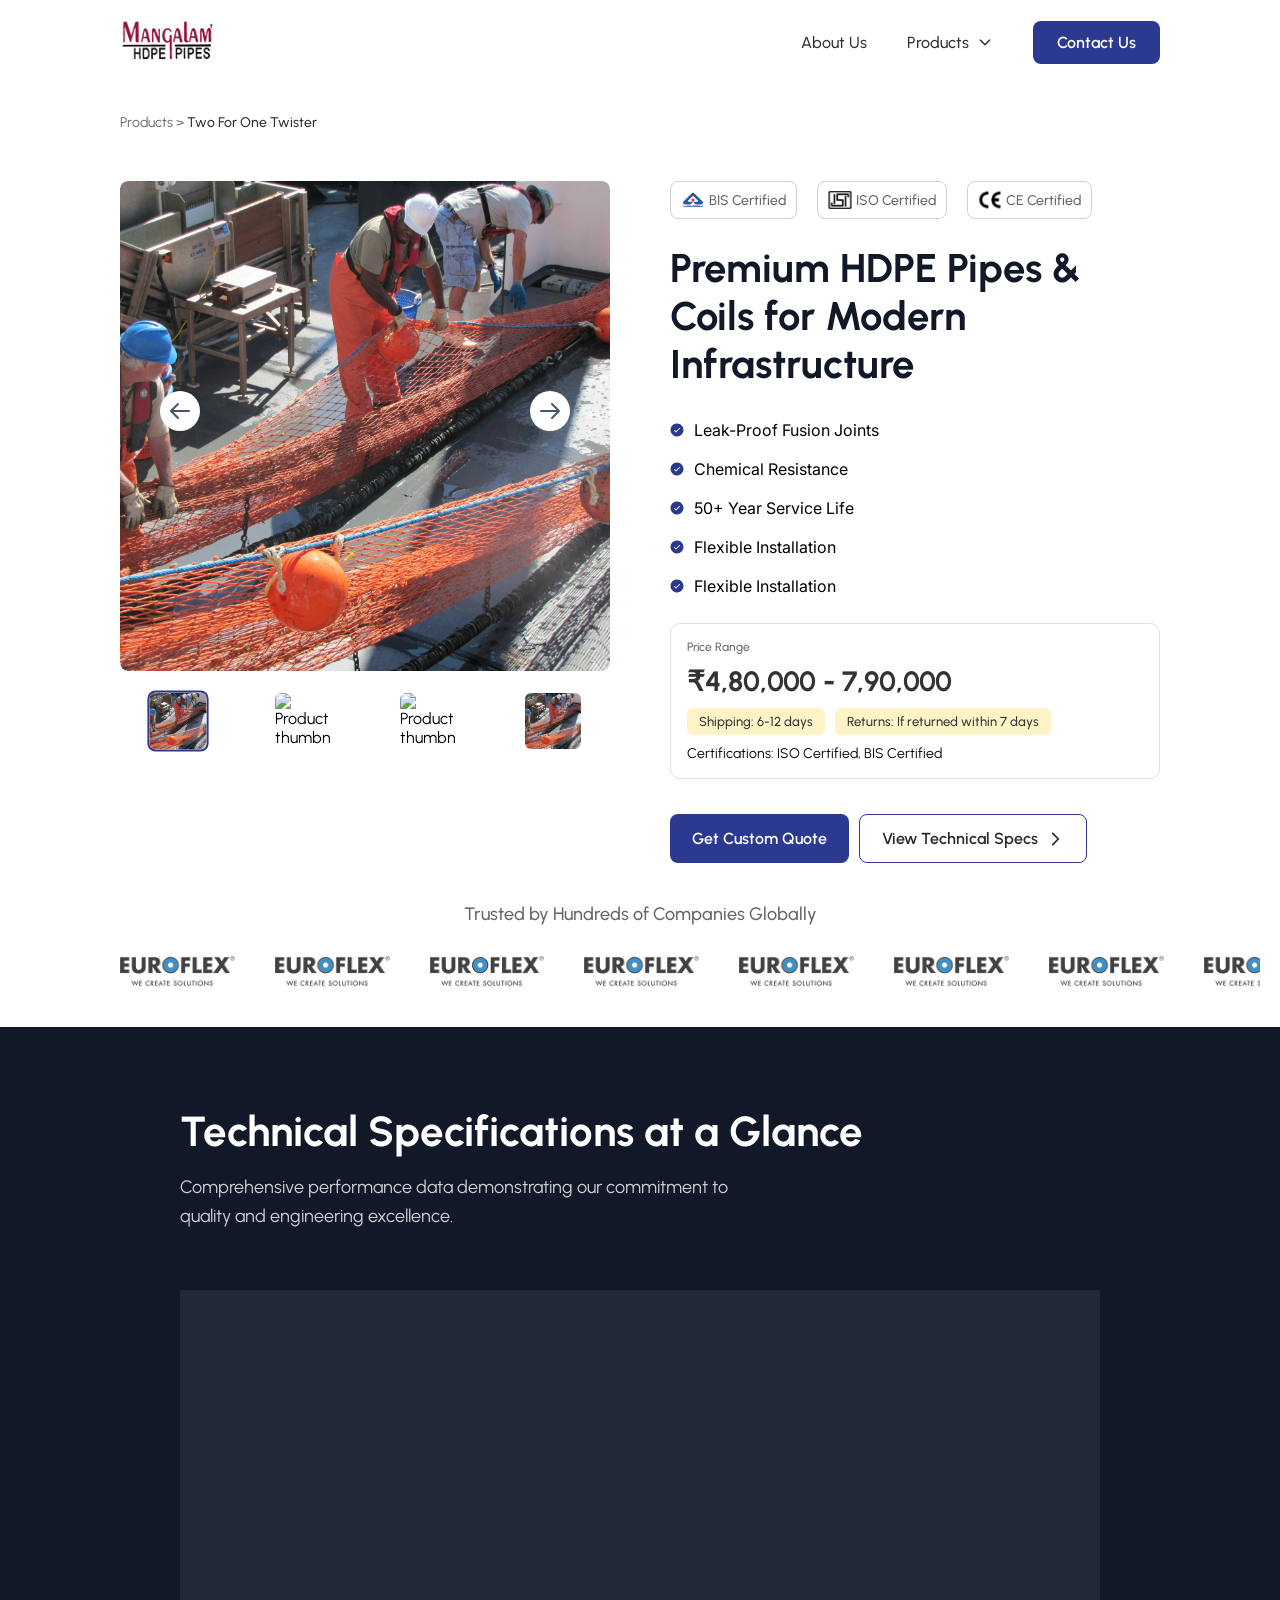
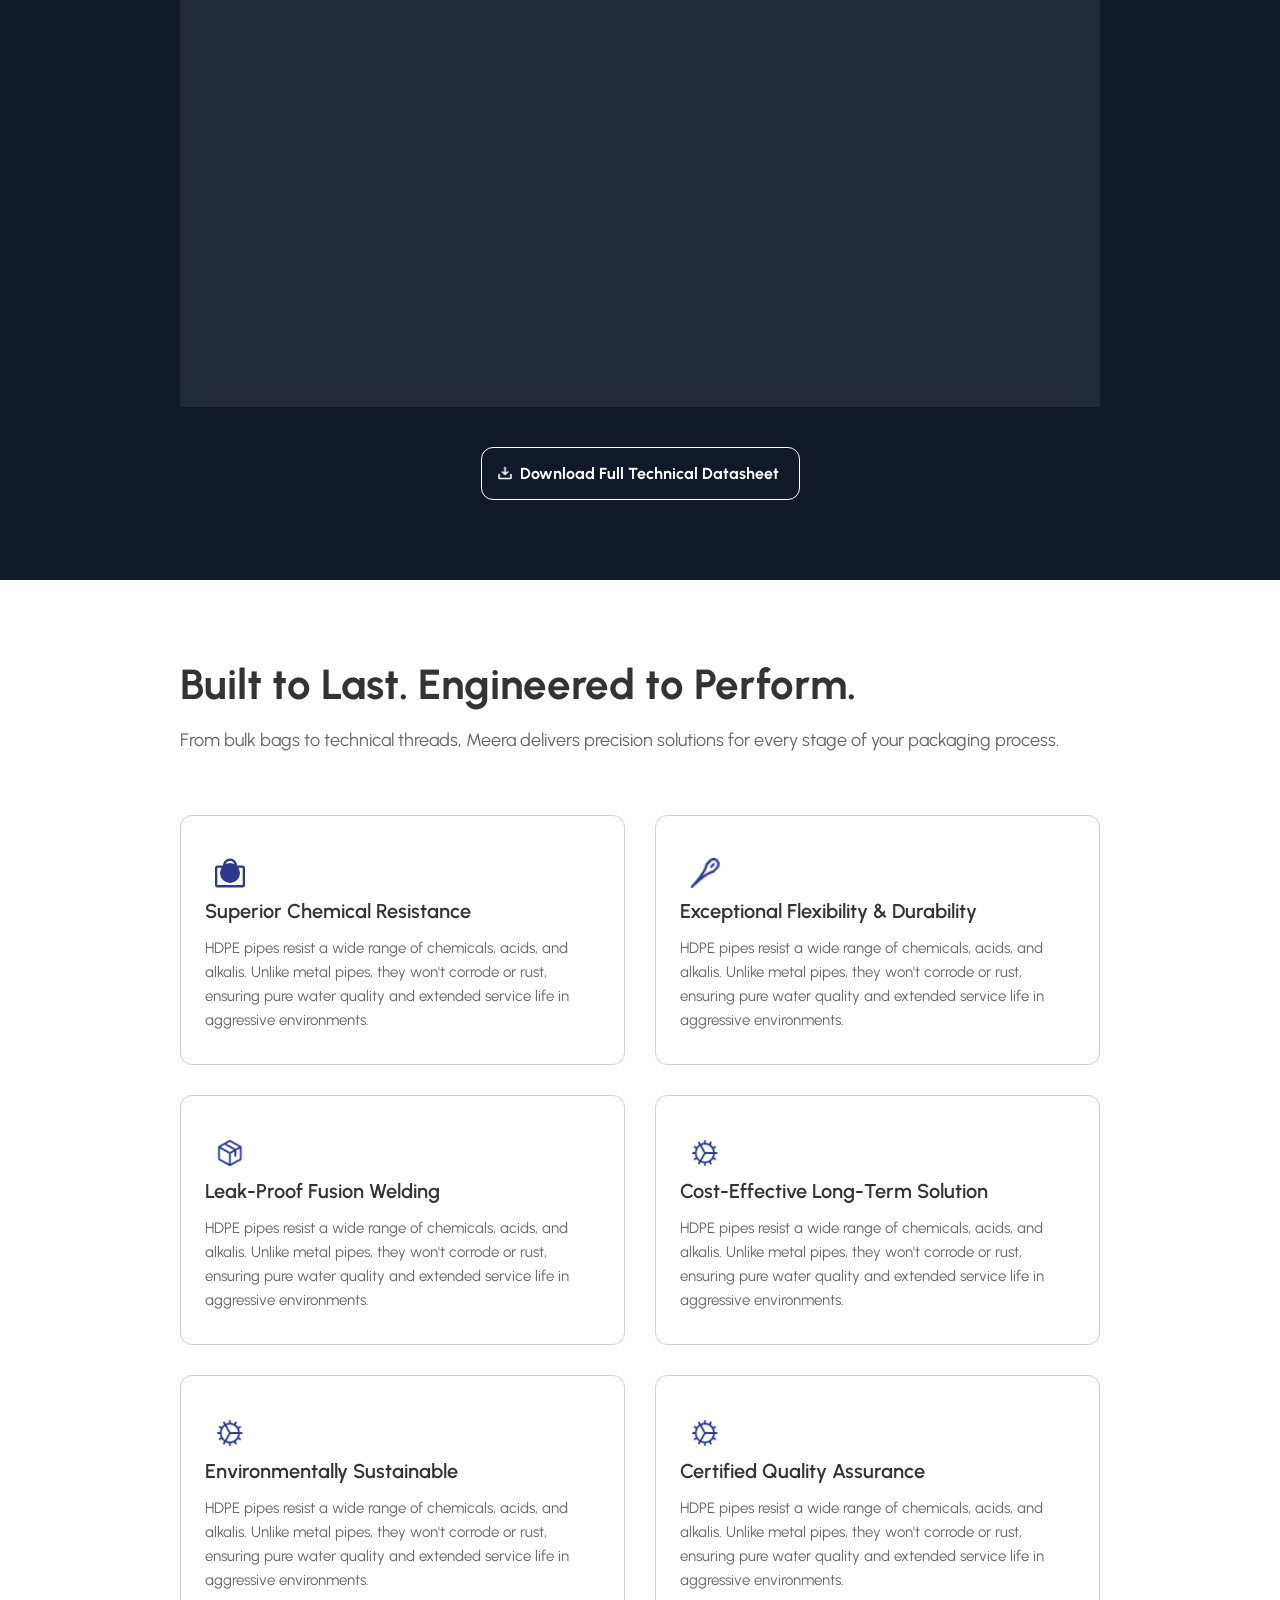
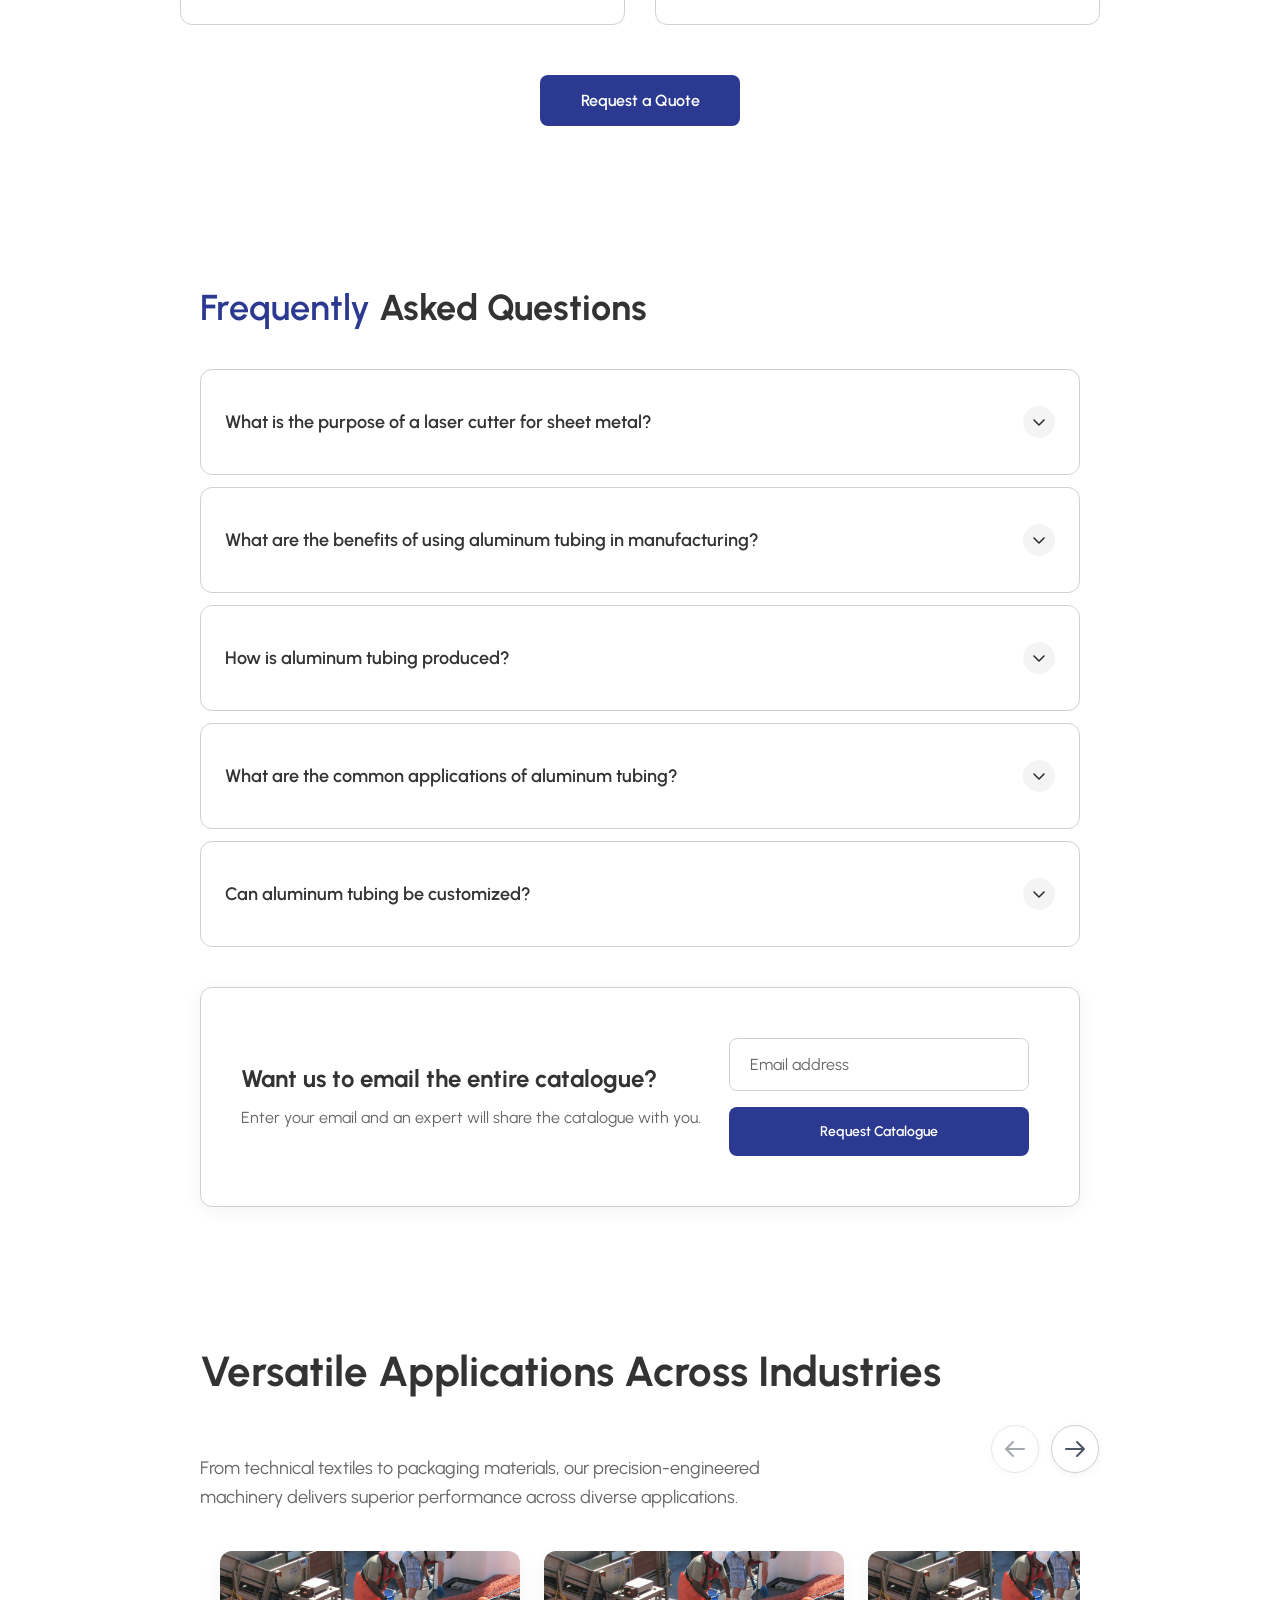
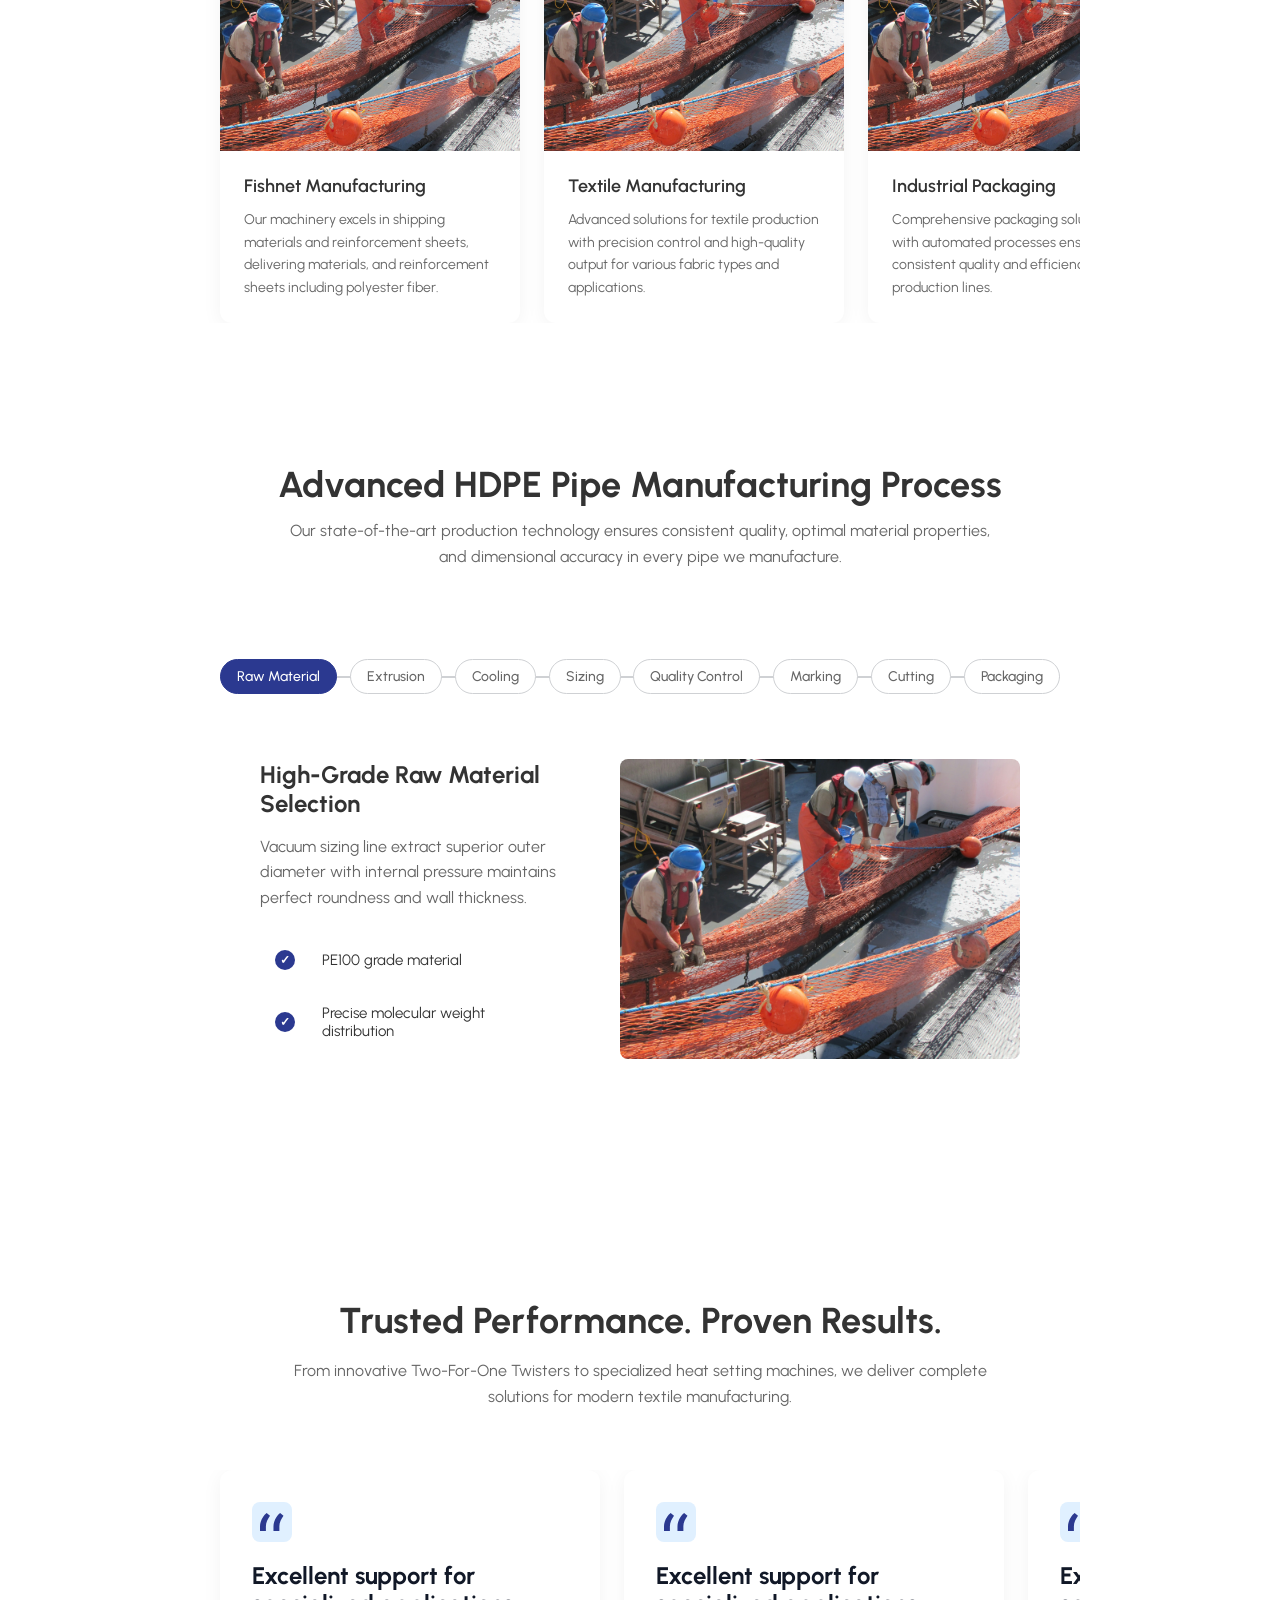
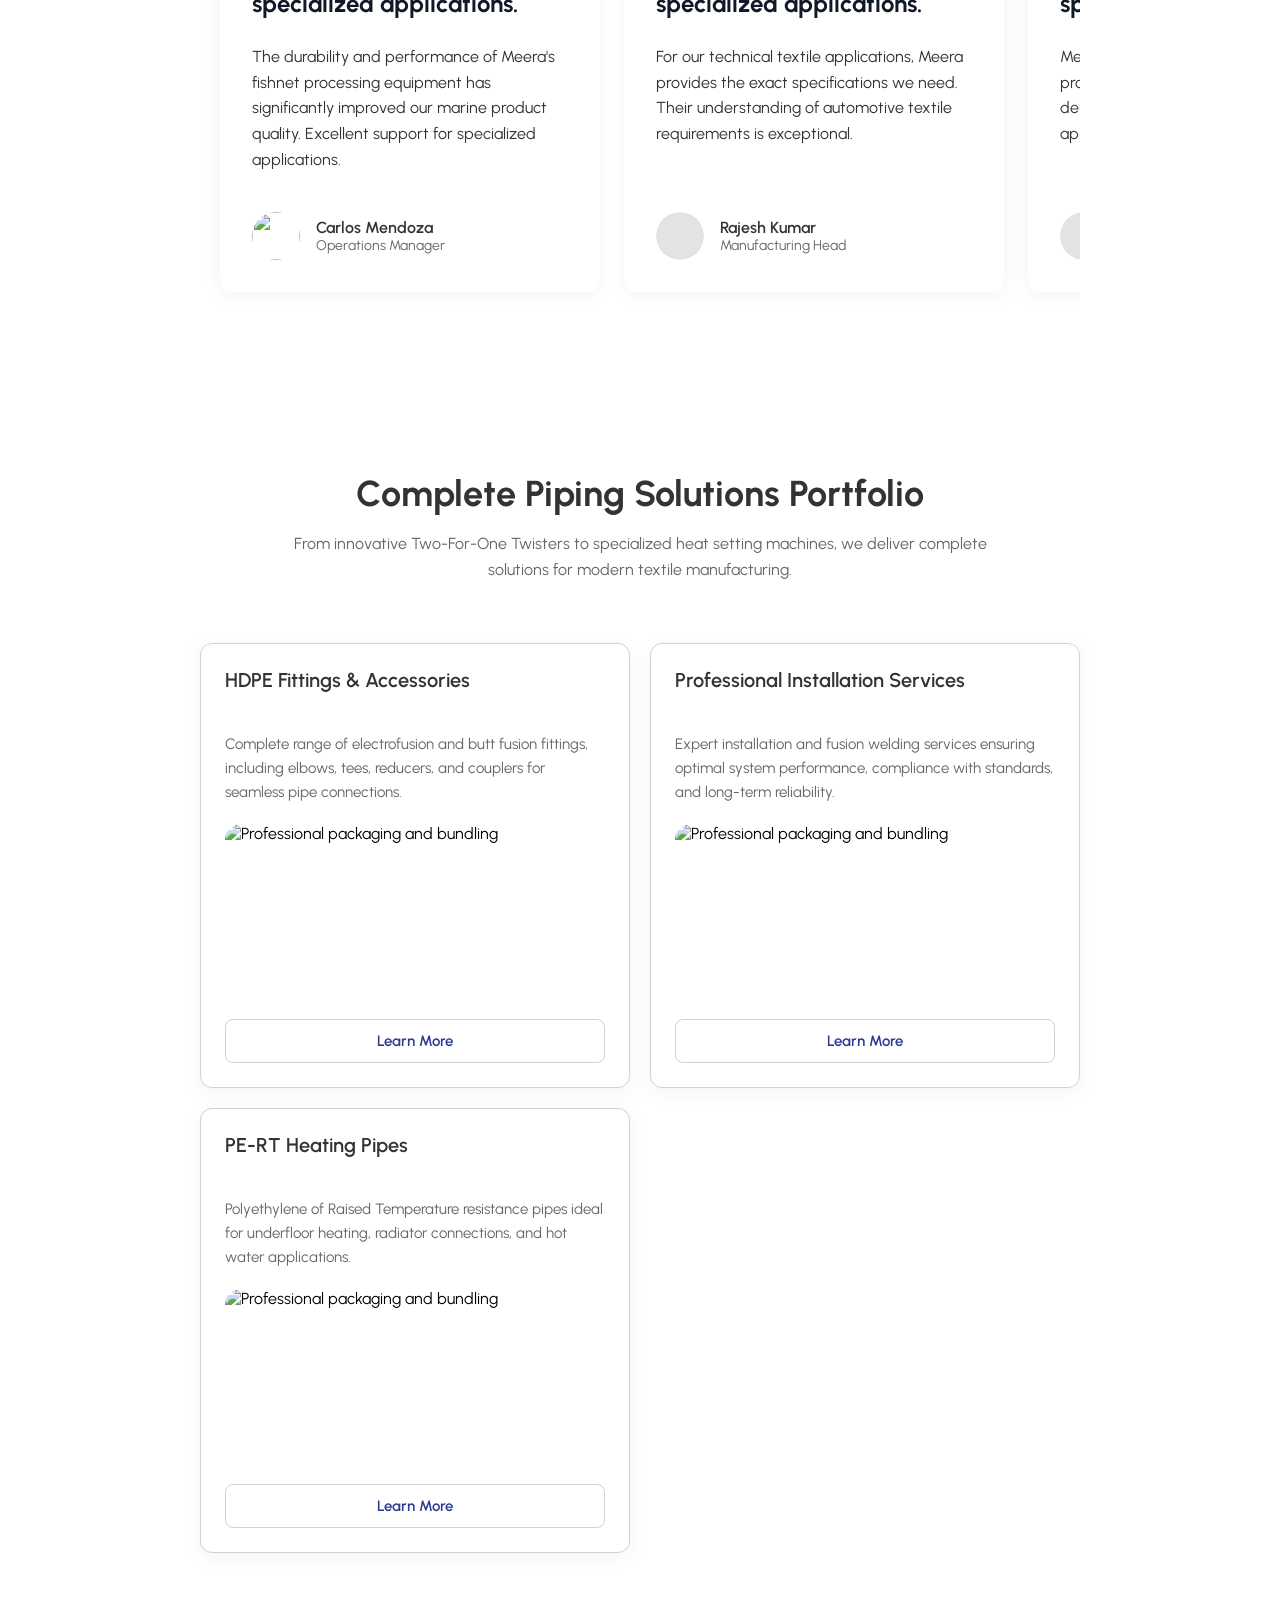
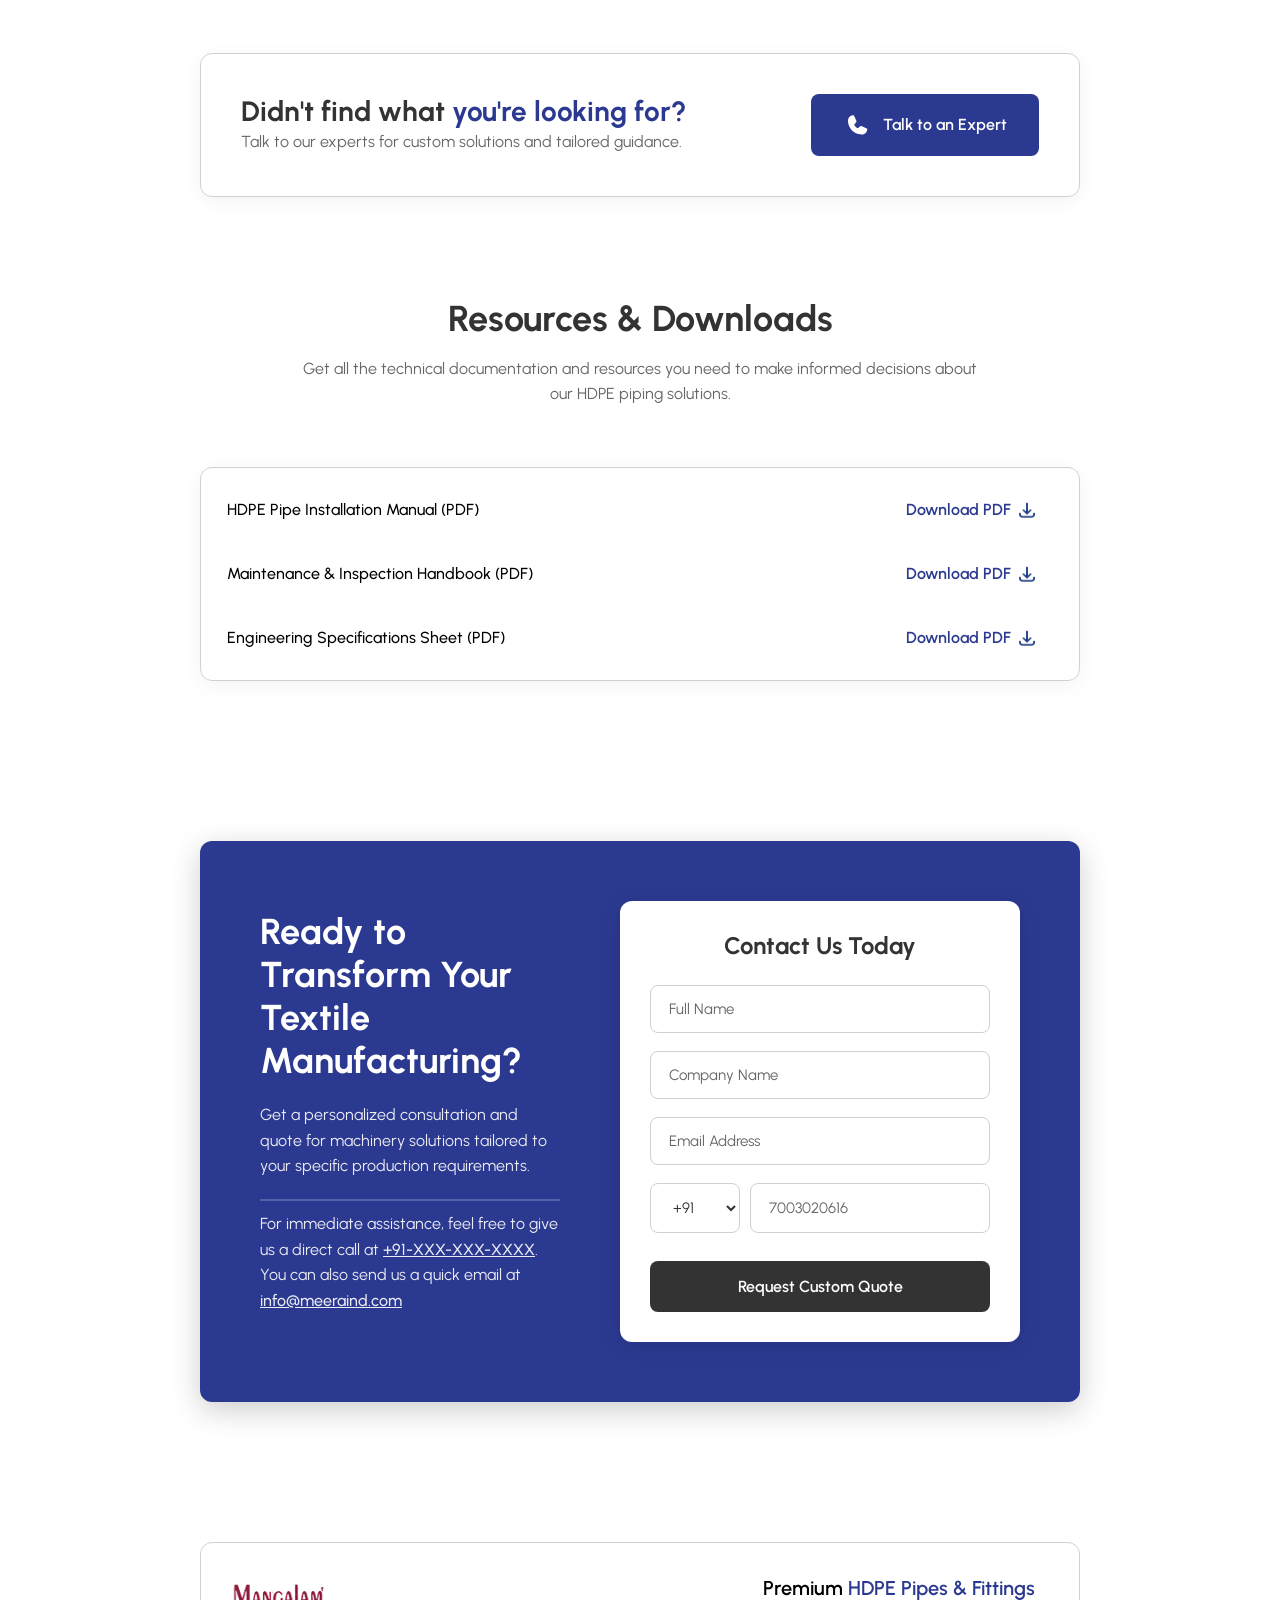
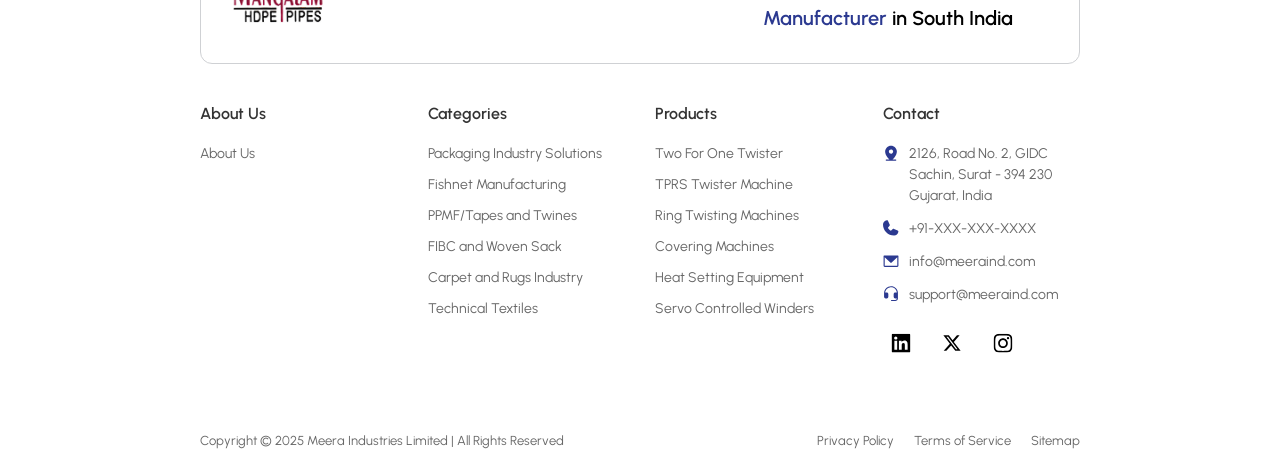
==== commit b064e468: "working on changes Signed-off-by: Deepikakolli4 <deepikakolli2004@gmail.com>" ====
--- a/index.html
+++ b/index.html
@@ -56,11 +56,9 @@
                     </div>
                     <div class="thumbnail-container">
                         <img src="./assets/images/frame-1.png" alt="Product thumbnail 1" class="thumbnail active">
-                        <img src="./assets/images/frame-1.png" alt="Product thumbnail 2" class="thumbnail ">
-                        <img src="./assets/images/frame-1.png" alt="Product thumbnail 3" class="thumbnail">
+                        <img src="./assets/images/frame-2.jpg" alt="Product thumbnail 2" class="thumbnail ">
+                        <img src="./assets/images/frame-3.jpg" alt="Product thumbnail 3" class="thumbnail">
                         <img src="./assets/images/frame-1.png" alt="Product thumbnail 4" class="thumbnail">
-                        <!-- <img src="./assets/images/frame-1.png" alt="Product thumbnail 5" class="thumbnail"> -->
-                        <!-- <img src="./assets/images/frame-1.png" alt="Product thumbnail 6" class="thumbnail"> -->
                     </div>
                     <div class="thumbnail-zoom-preview"></div>
                 </div>
--- a/styles.css
+++ b/styles.css
@@ -633,59 +633,60 @@
     opacity: 1;
   } */
 
+  .trusted-by-section .container {
+    overflow: hidden;
+  }
+
   .company-logos {
     display: flex;
-    justify-content: space-between;
-    flex-wrap: wrap;
+    align-items: center;
+    flex-wrap: nowrap;
     gap: 40px;
-    max-width: 1240px;
+    width: max-content;
     margin: 0 auto;
-    width: 100%;
-  }
-  
+    animation: company-logo-scroll 24s linear infinite;
+  }
+
+  .company-logos:hover {
+    animation-play-state: paused;
+  }
+
   .company-logos img {
-    height: 30px;
+    height: 32px;
     width: auto;
-    opacity: 0.7;
-    transition: opacity 0.2s ease;
+    opacity: 0.75;
+    transition: opacity 0.2s ease, transform 0.2s ease;
     flex-shrink: 0;
   }
-  
+
   .company-logos img:hover {
     opacity: 1;
-  }
-  
-  /* Desktop: Show 6 icons */
-  @media (min-width: 1240px) {
-    .company-logos {
-      gap: 50px;
-    }
-    
-    .company-logos img {
-      height: 35px;
-    }
-  }
-  
-  /* Tablet: Show 4-5 icons */
-  @media (max-width: 1239px) and (min-width: 768px) {
-    .company-logos {
-      gap: 45px;
-    }
-    
-    .company-logos img {
-      height: 32px;
-    }
-  }
-  
-  /* Mobile: Show 3 icons */
+    transform: translateY(-1px);
+  }
+
+  @keyframes company-logo-scroll {
+    from {
+      transform: translateX(0);
+    }
+    to {
+      transform: translateX(-50%);
+    }
+  }
+
   @media (max-width: 767px) {
     .company-logos {
       gap: 30px;
-      justify-content: space-between;
-    }
-    
+      animation-duration: 18s;
+    }
+
     .company-logos img {
       height: 28px;
+    }
+  }
+
+  @media (prefers-reduced-motion: reduce) {
+    .company-logos {
+      animation: none;
     }
   }
 
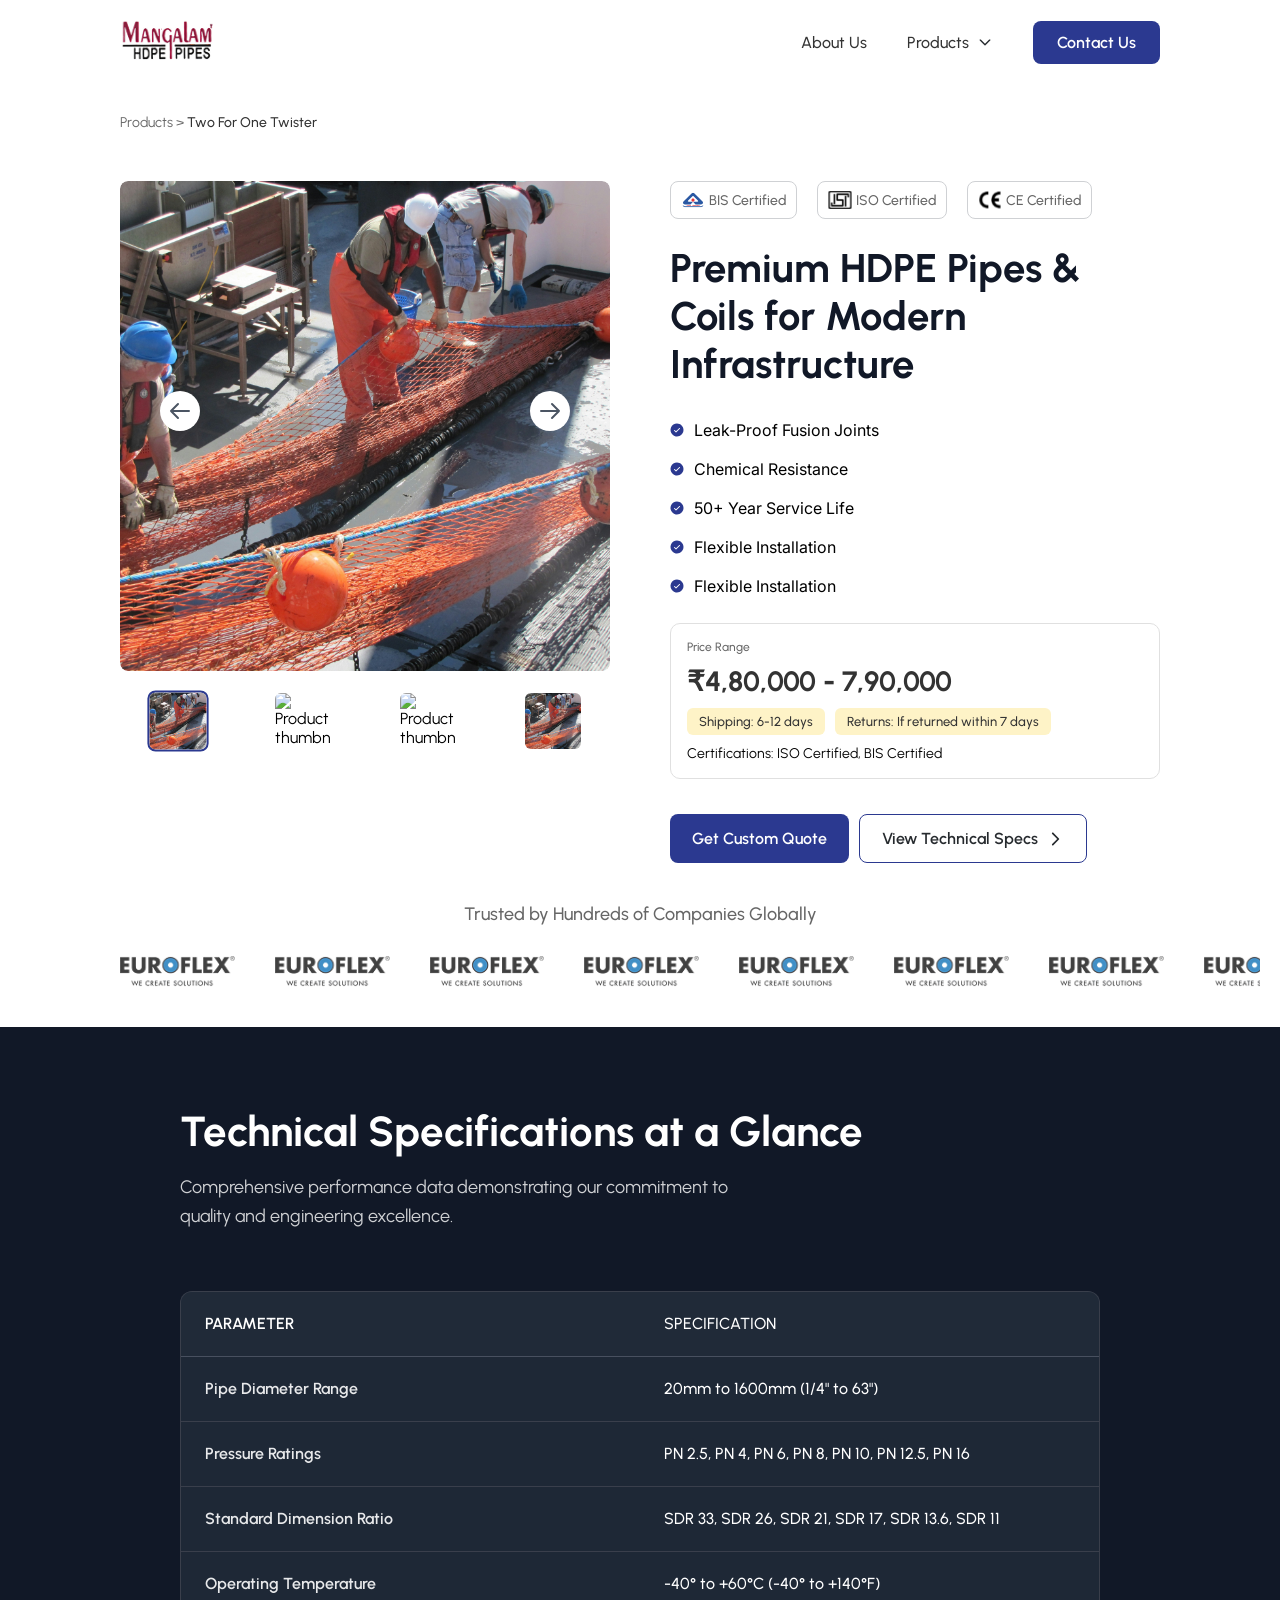
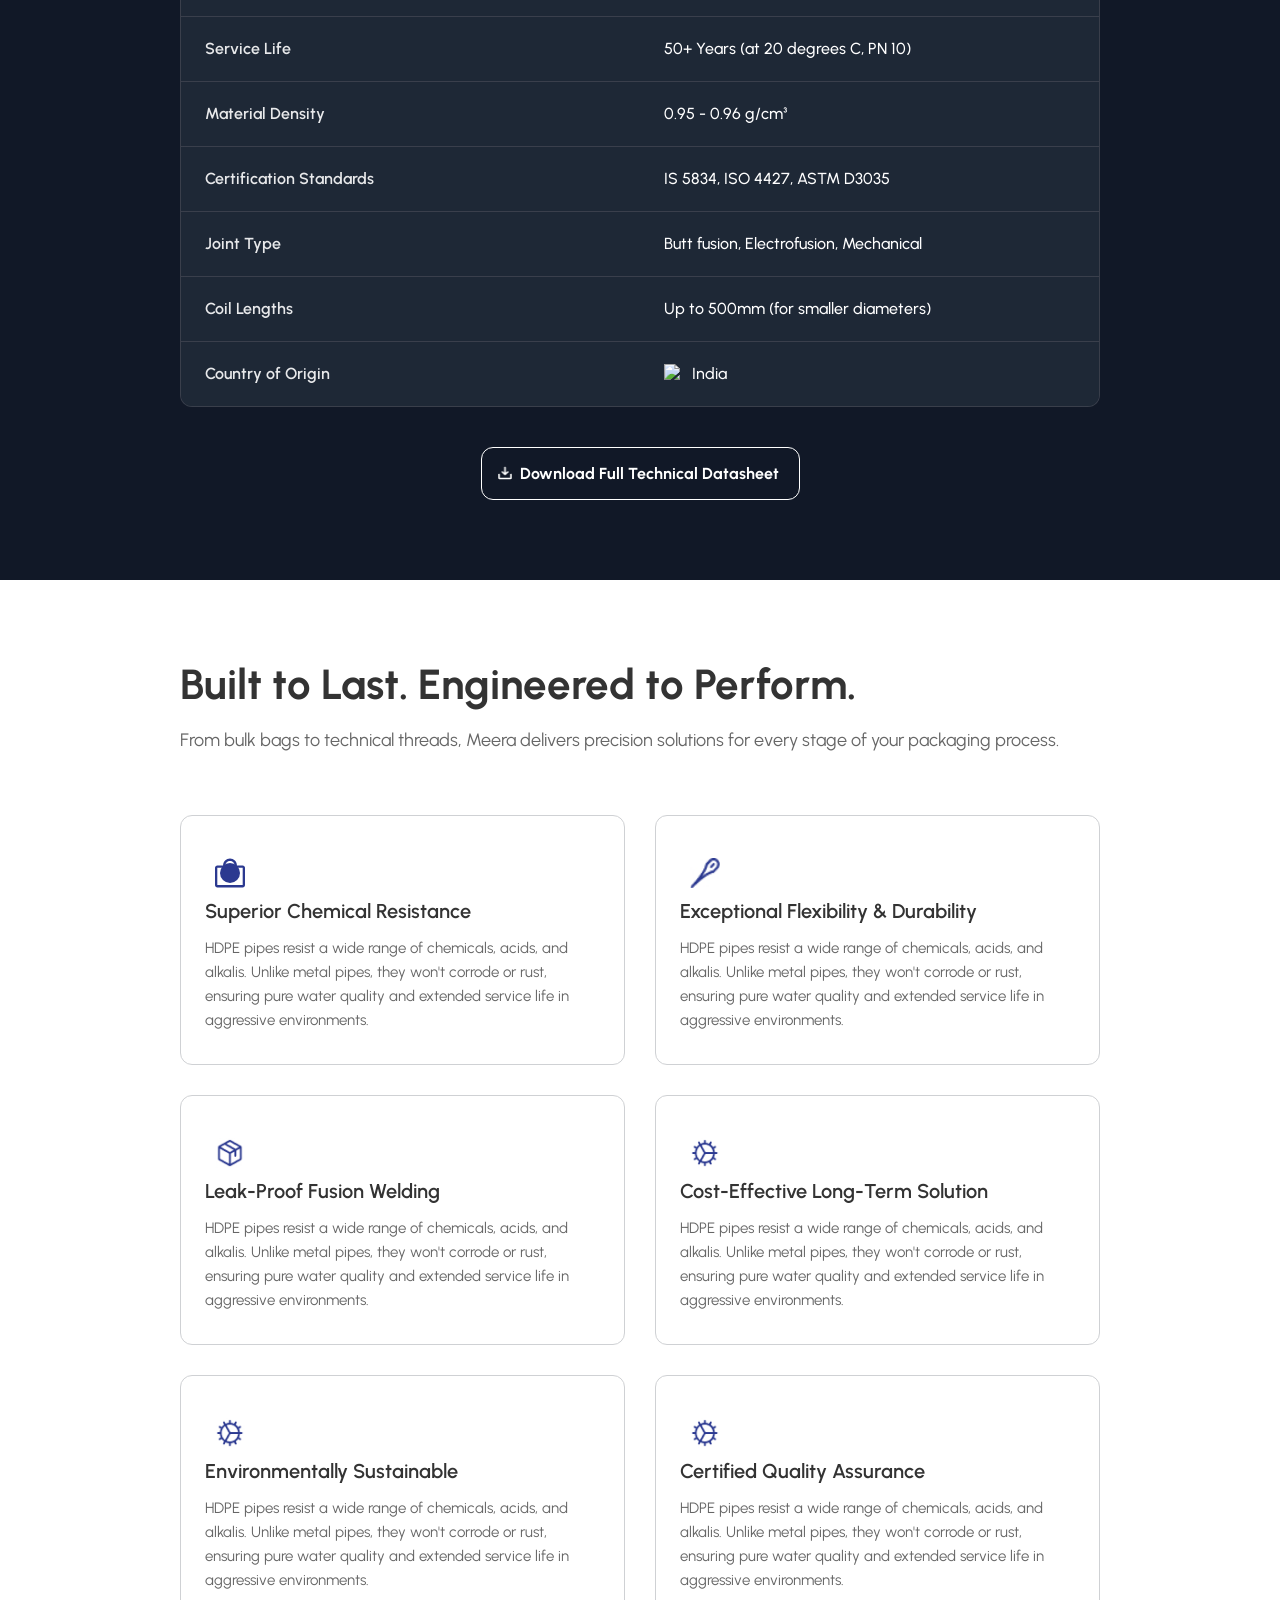
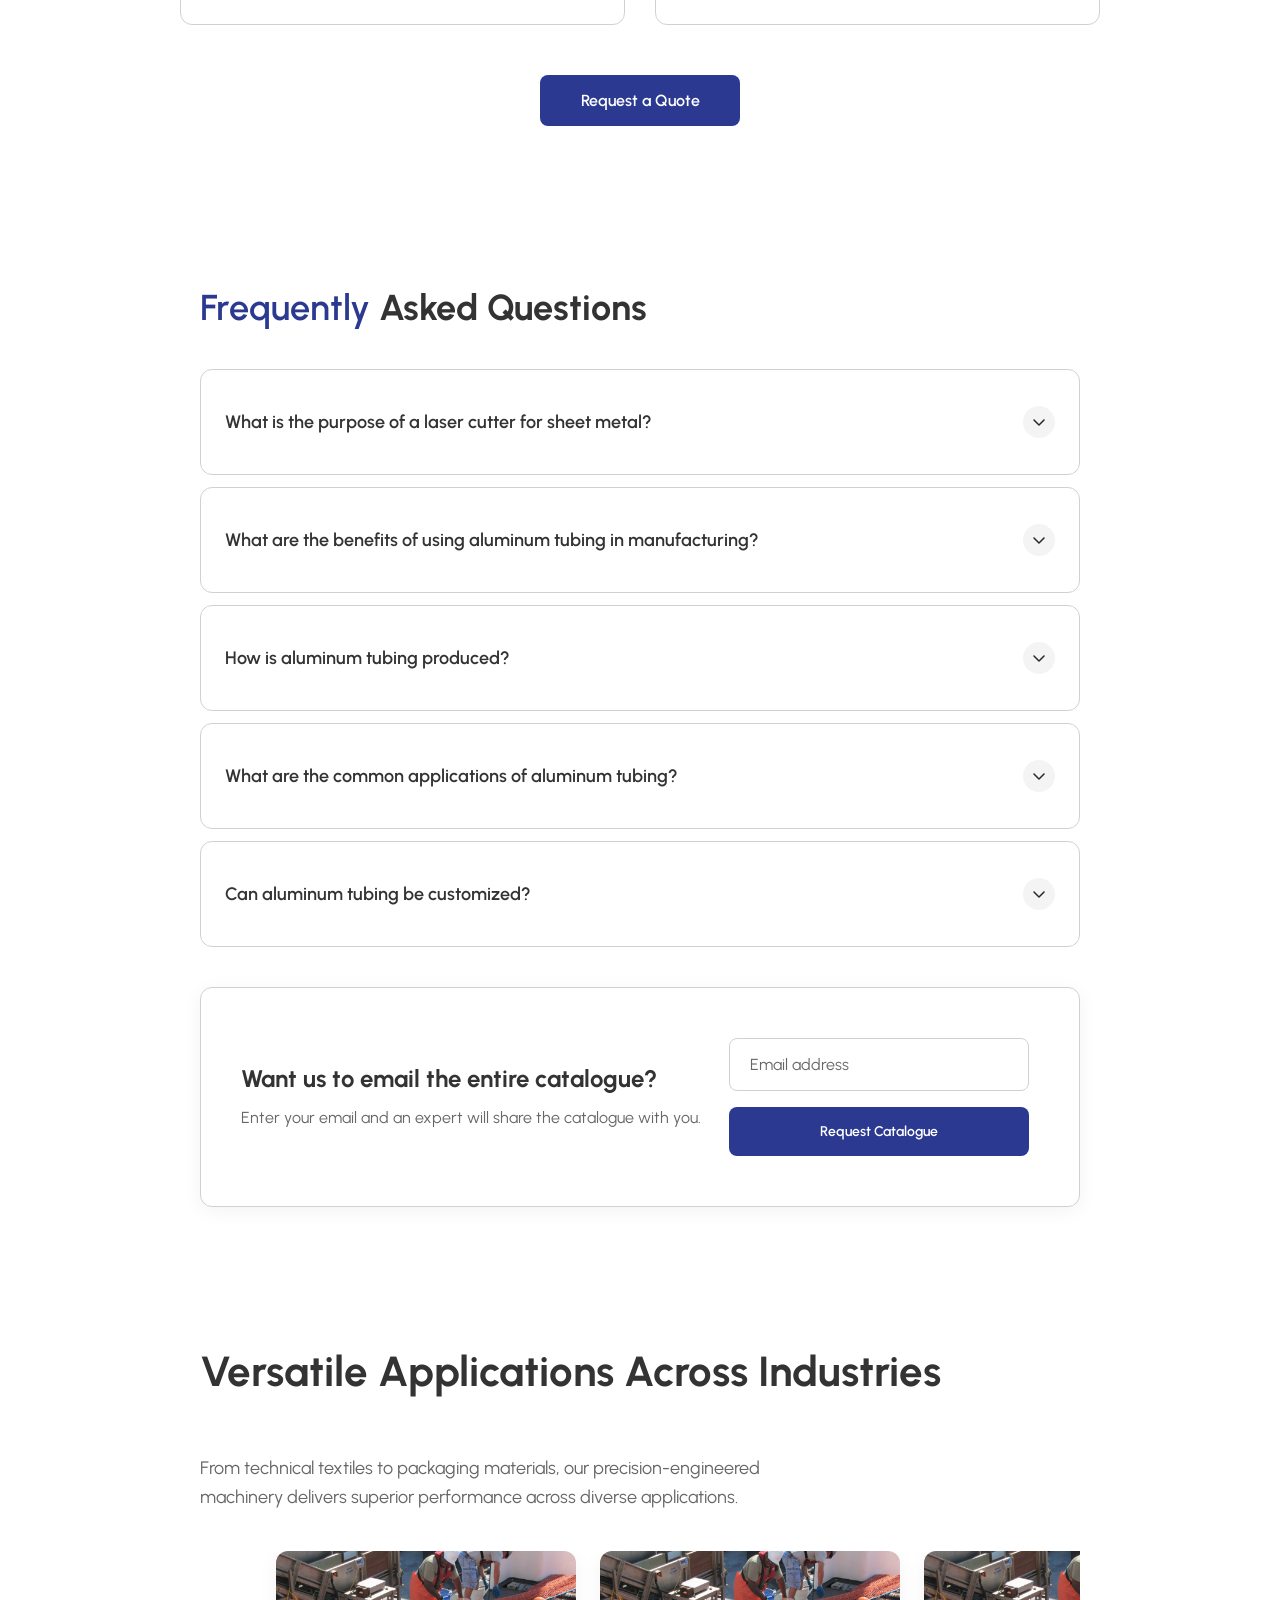
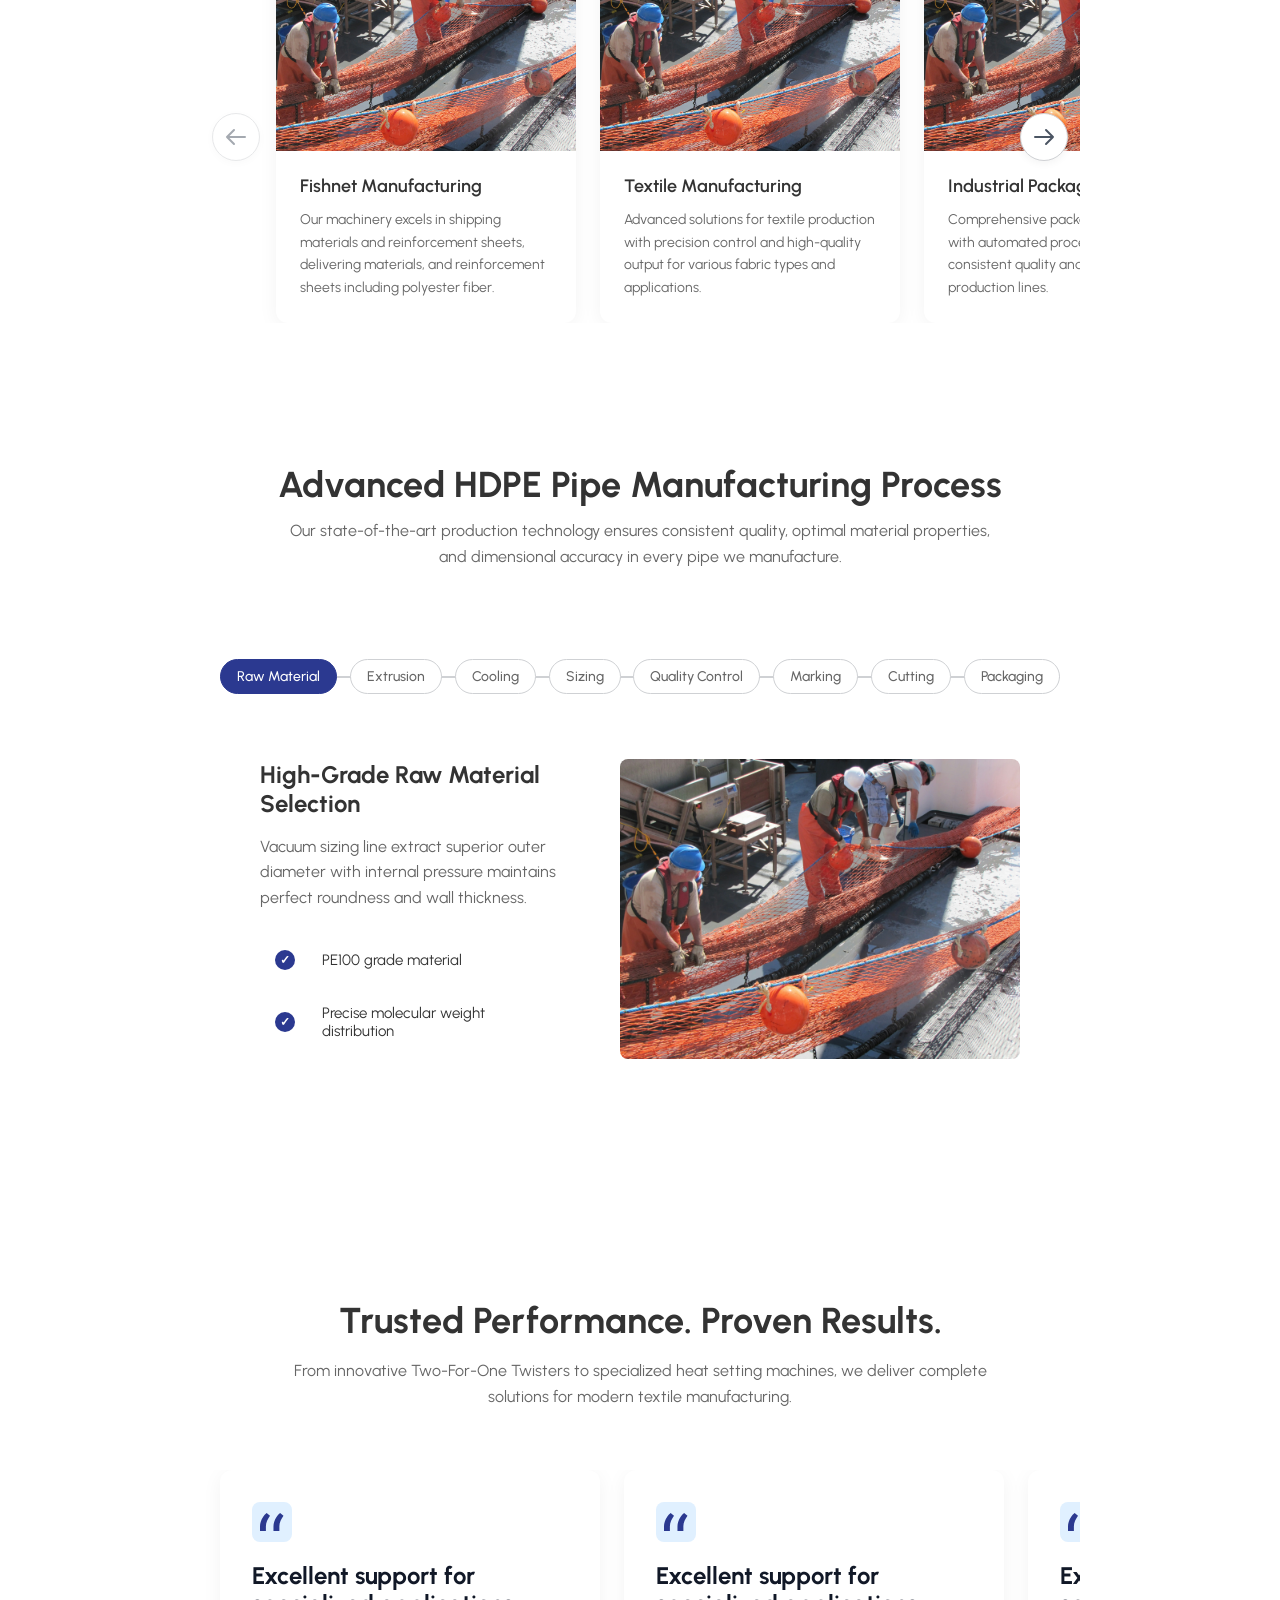
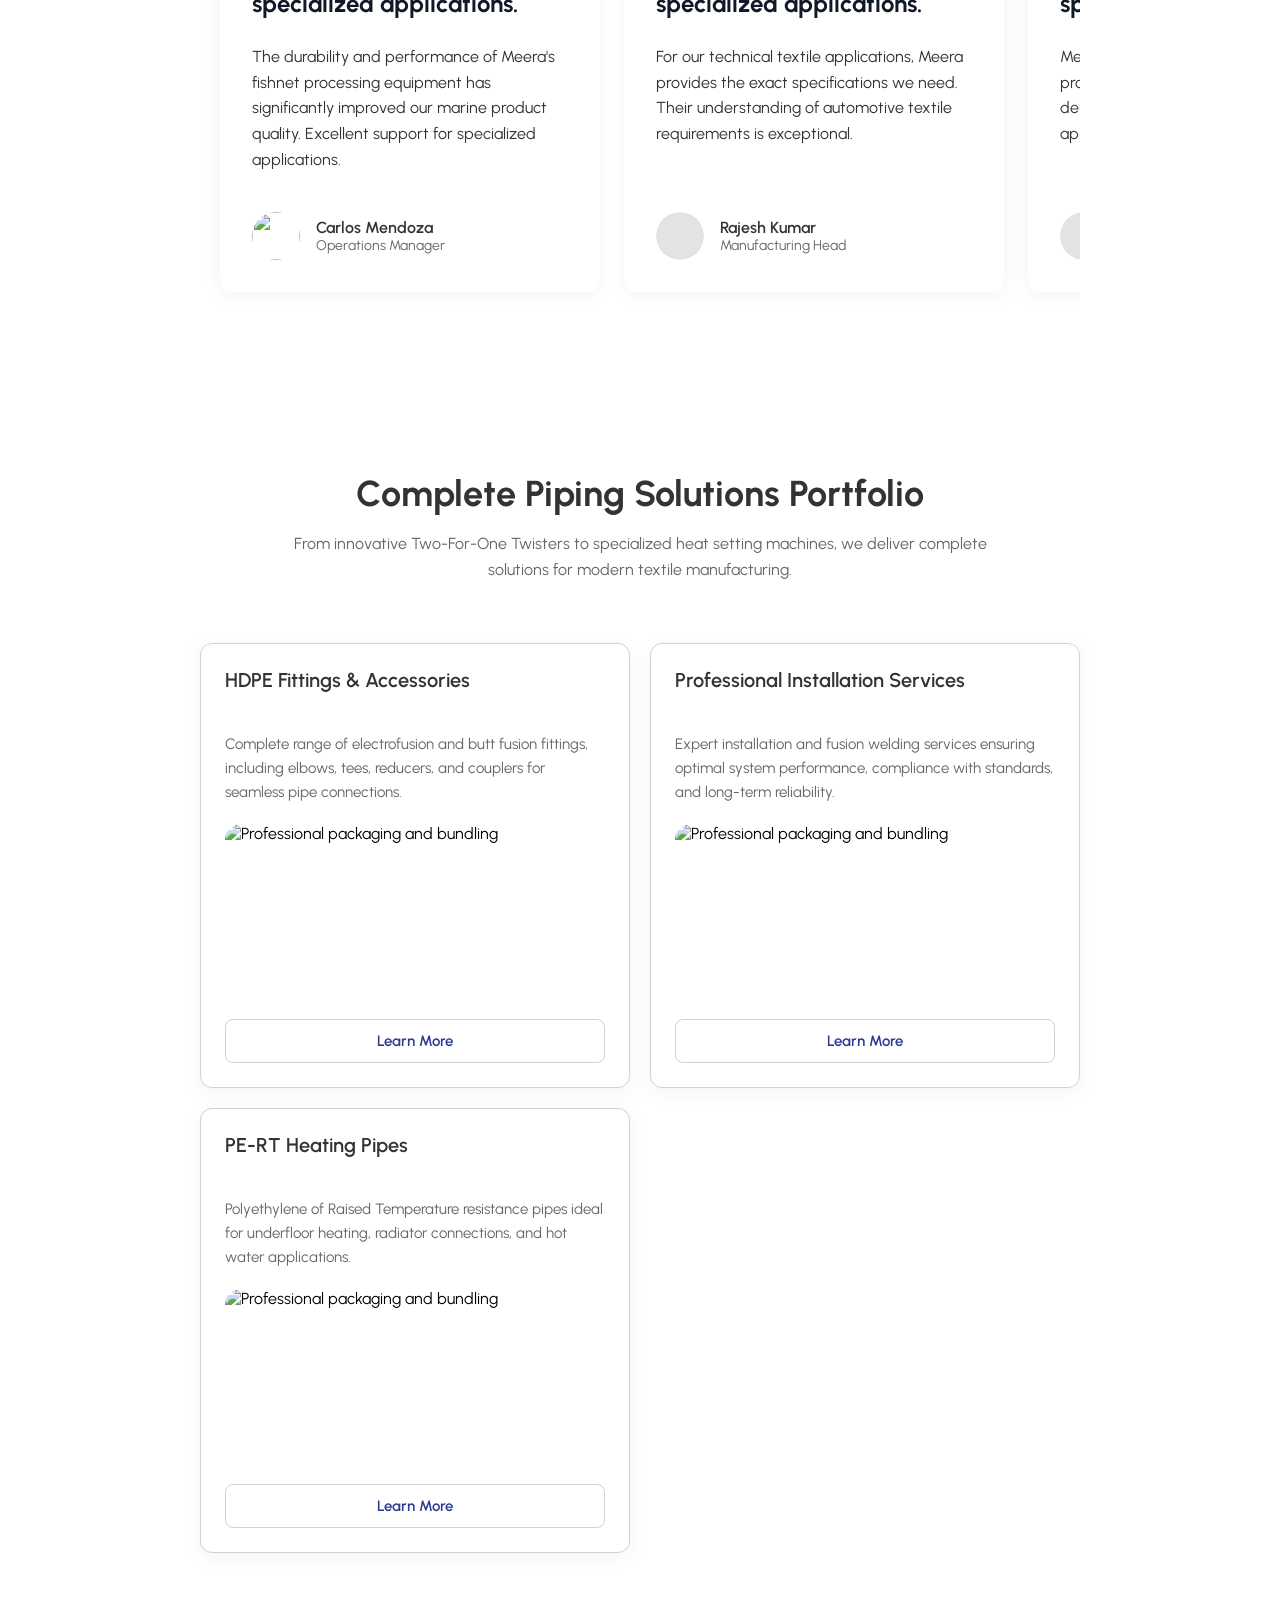
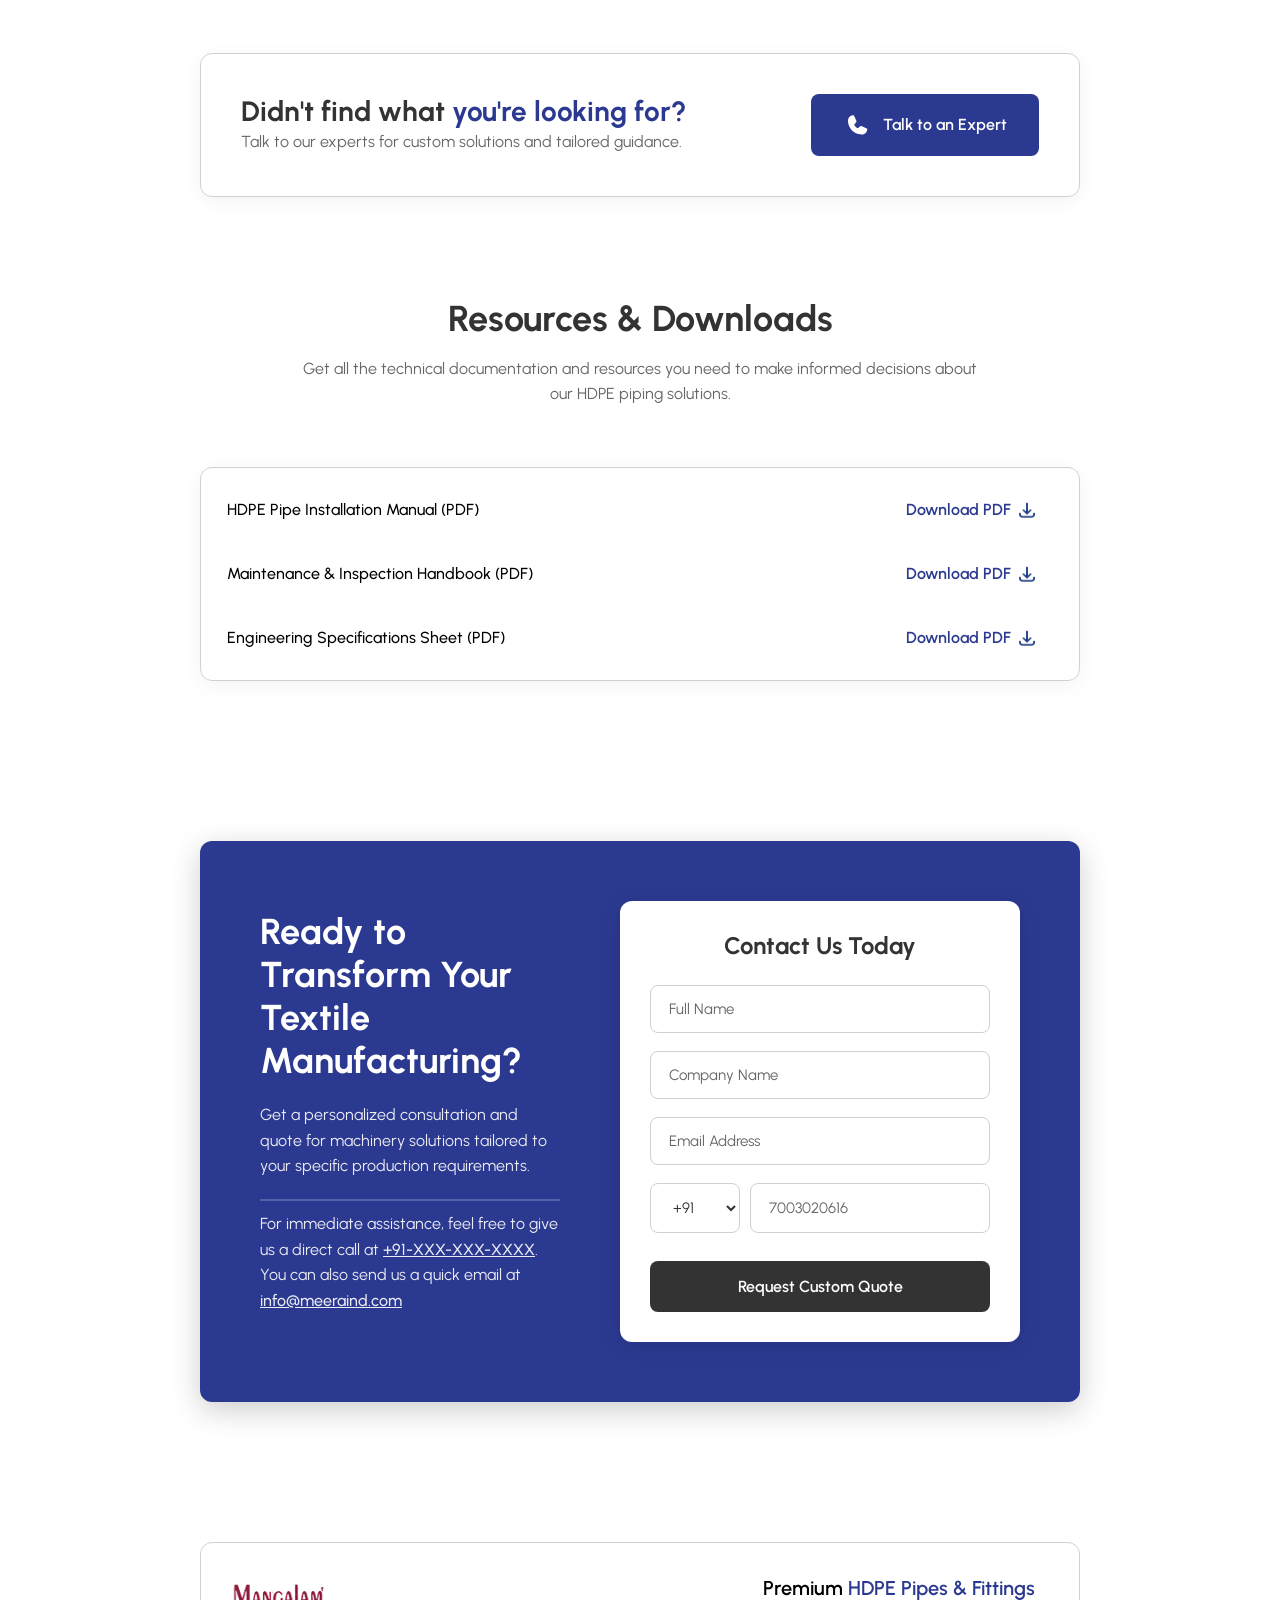
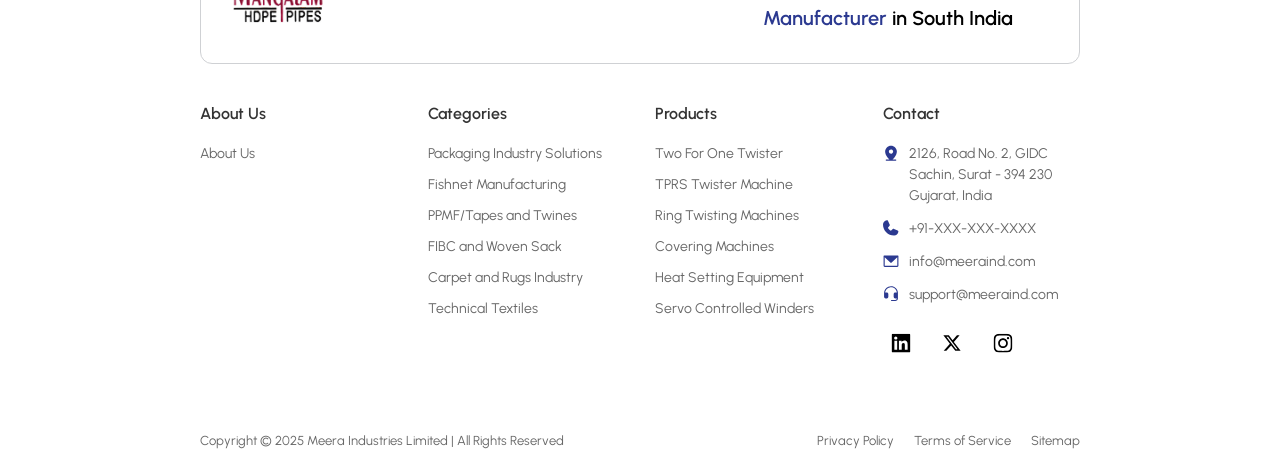
==== commit 4fbf5172: "working on buttons Signed-off-by: Deepikakolli4 <deepikakolli2004@gmail.com>" ====
--- a/index.html
+++ b/index.html
@@ -30,7 +30,7 @@
                             <li><a href="#">Product 3</a></li>
                         </ul>
                     </li>
-                    <li><button class="contact-button">Contact Us</button></li>
+                    <li><button type="button" class="contact-button" onclick="window.location.href='request-call.html'">Contact Us</button></li>
                 </ul>
             </nav>
             <button class="menu-toggle" aria-label="Toggle navigation menu">
@@ -102,7 +102,7 @@
                     </div>
 
                     <div class="action-buttons ">
-                        <button class="button primary-button">Get Custom Quote</button>
+                        <button type="button" class="button primary-button" onclick="window.location.href='book-consultation.html'">Get Custom Quote</button>
                         <button class="button secondary-button">View Technical Specs <img style="width: 18px; height: 18px;" src="./assets/icons/caret-right.svg" alt="arrow-right"></button>
                     </div>
                 </div>
@@ -249,7 +249,7 @@
                     </div>
                 </div>
                 
-                <button class="quote-button">Request a Quote</button>
+                <button type="button" class="quote-button" onclick="window.location.href='book-consultation.html'">Request a Quote</button>
             </div>
         </div>
     </section>
@@ -341,6 +341,9 @@
                         <p class="applications-subtitle">From technical textiles to packaging materials, our precision-engineered machinery delivers superior performance across diverse applications.</p>
                         
                     </div>
+                </div>
+
+                <div class="applications-carousel">
                     <div class="carousel-controls">
                         <button class="carousel-btn prev-btn" aria-label="Previous applications">
                             <img style="transform: rotate(-180deg);" src="./assets/icons/arrow-right.svg" alt="arrow-left"/>
@@ -349,9 +352,6 @@
                             <img src="./assets/icons/arrow-right.svg" alt="arrow-right"/>
                         </button>
                     </div>
-                </div>
-
-                <div class="applications-carousel">
                     <div class="carousel-track">
                         <div class="application-card">
                             <div class="card-image">
@@ -887,7 +887,7 @@
                     <h3 style="color:#2B3990; display: inline;">you're looking for?</h3>
                     <p>Talk to our experts for custom solutions and tailored guidance.</p>
                 </div>
-                <button class="talk-to-expert-btn">
+                <button type="button" class="talk-to-expert-btn" onclick="window.location.href='request-call.html'">
                     <img src="./assets/icons/phone-icon.svg" alt="Chat icon">
                     Talk to an Expert
                 </button>
--- a/styles.css
+++ b/styles.css
@@ -1754,6 +1754,23 @@
     flex-shrink: 0;
     align-items: flex-start;
   }
+
+  .applications-content .carousel-controls {
+    position: absolute;
+    top: 50%;
+    left: 0;
+    right: 0;
+    transform: translateY(-50%);
+    justify-content: space-between;
+    align-items: center;
+    z-index: 5;
+    pointer-events: none;
+    padding: 0 12px;
+  }
+
+  .applications-content .carousel-controls .carousel-btn {
+    pointer-events: auto;
+  }
   
   .carousel-btn {
     width: 48px;
@@ -1784,7 +1801,9 @@
   }
   
   .applications-carousel {
+    position: relative;
     overflow: hidden;
+    padding: 0 56px;
   }
   
   .carousel-track {
@@ -2137,6 +2156,7 @@
   
     .applications-carousel {
       overflow-x: auto;
+      padding: 0;
       scrollbar-width: none;
       -ms-overflow-style: none;
     }
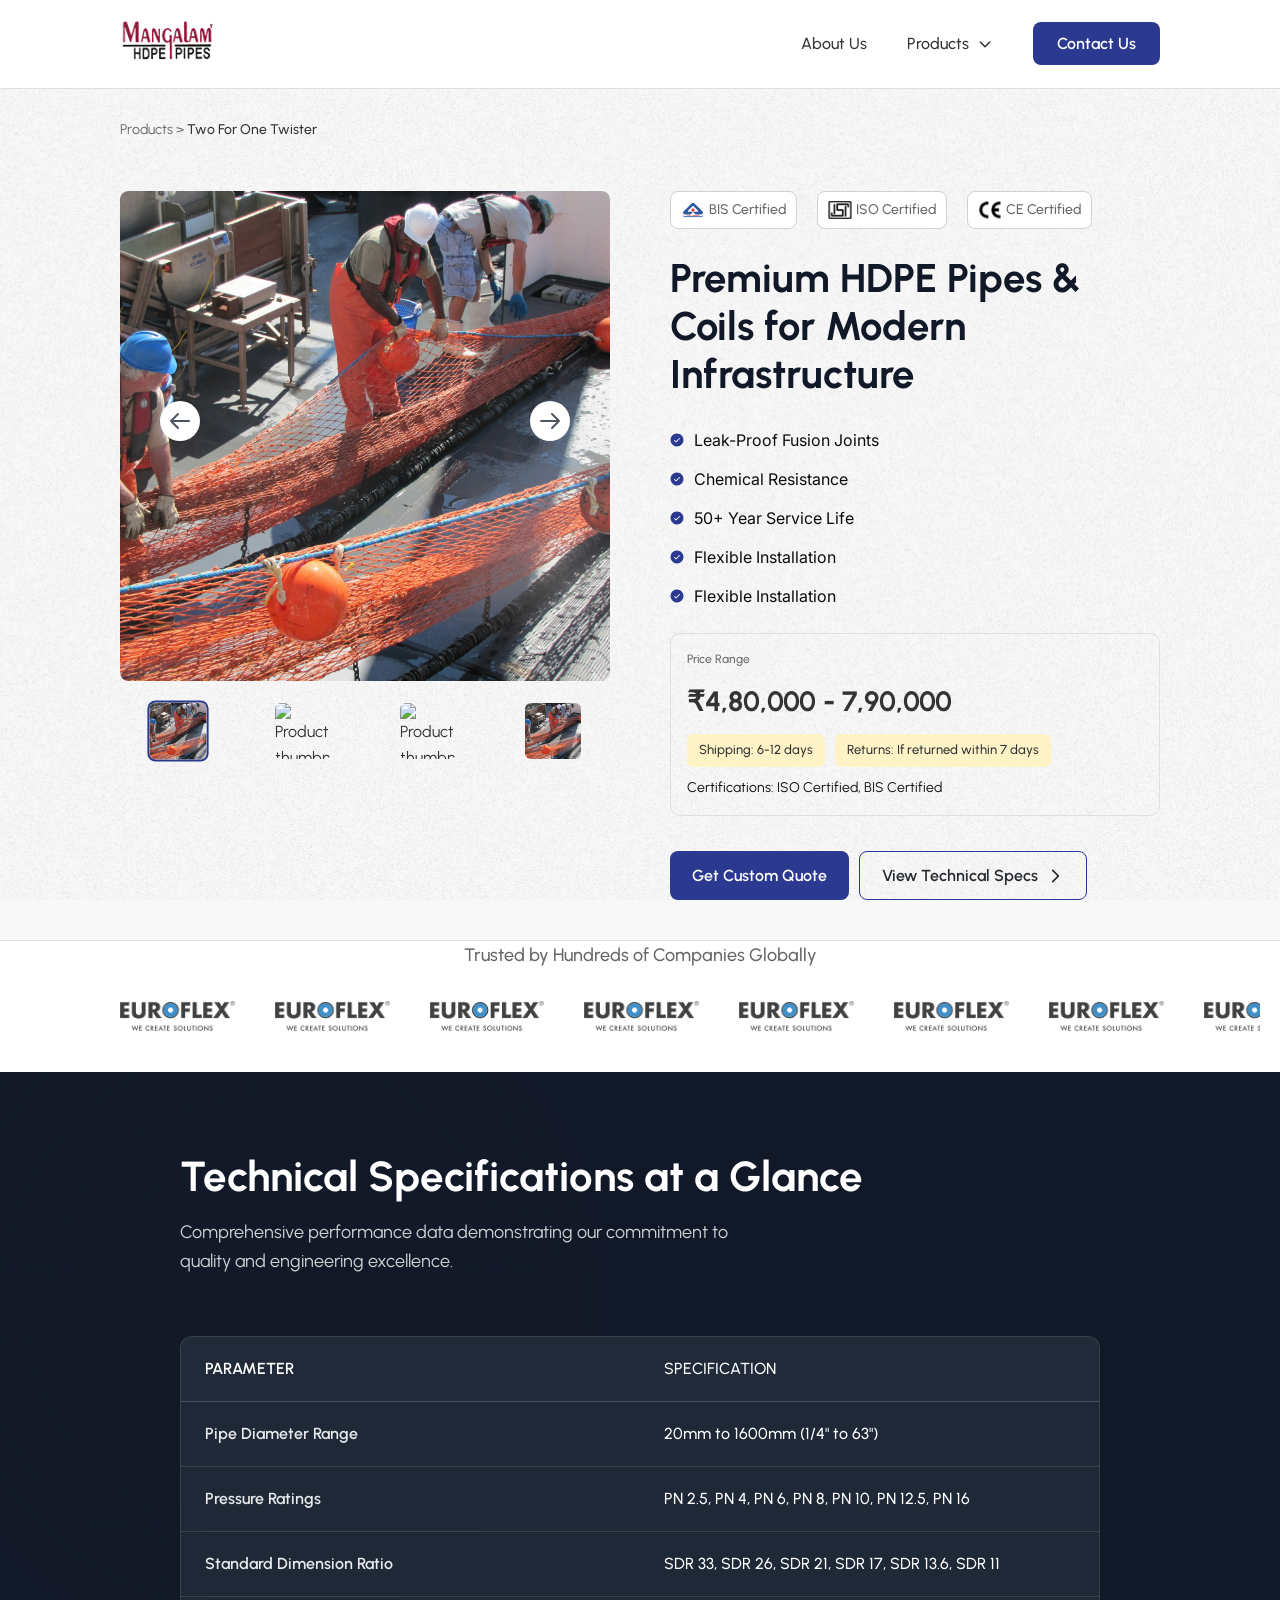
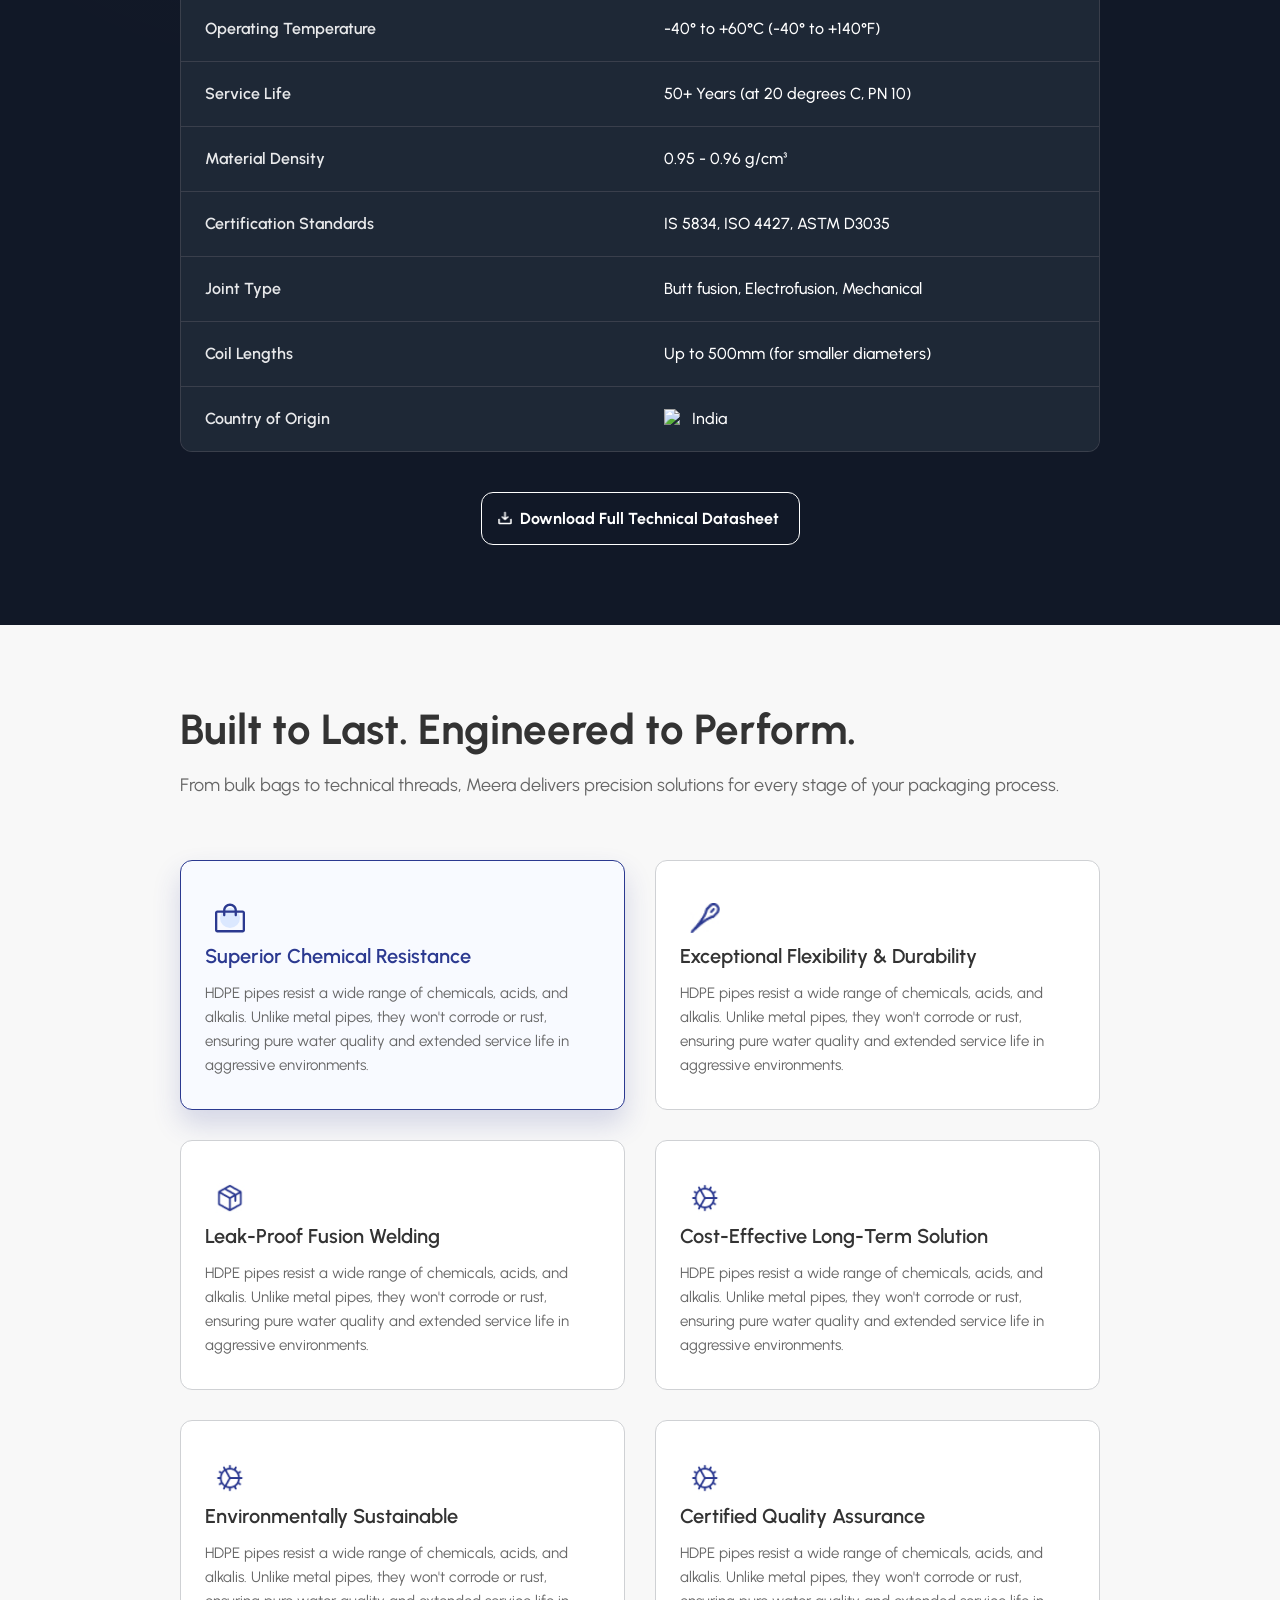
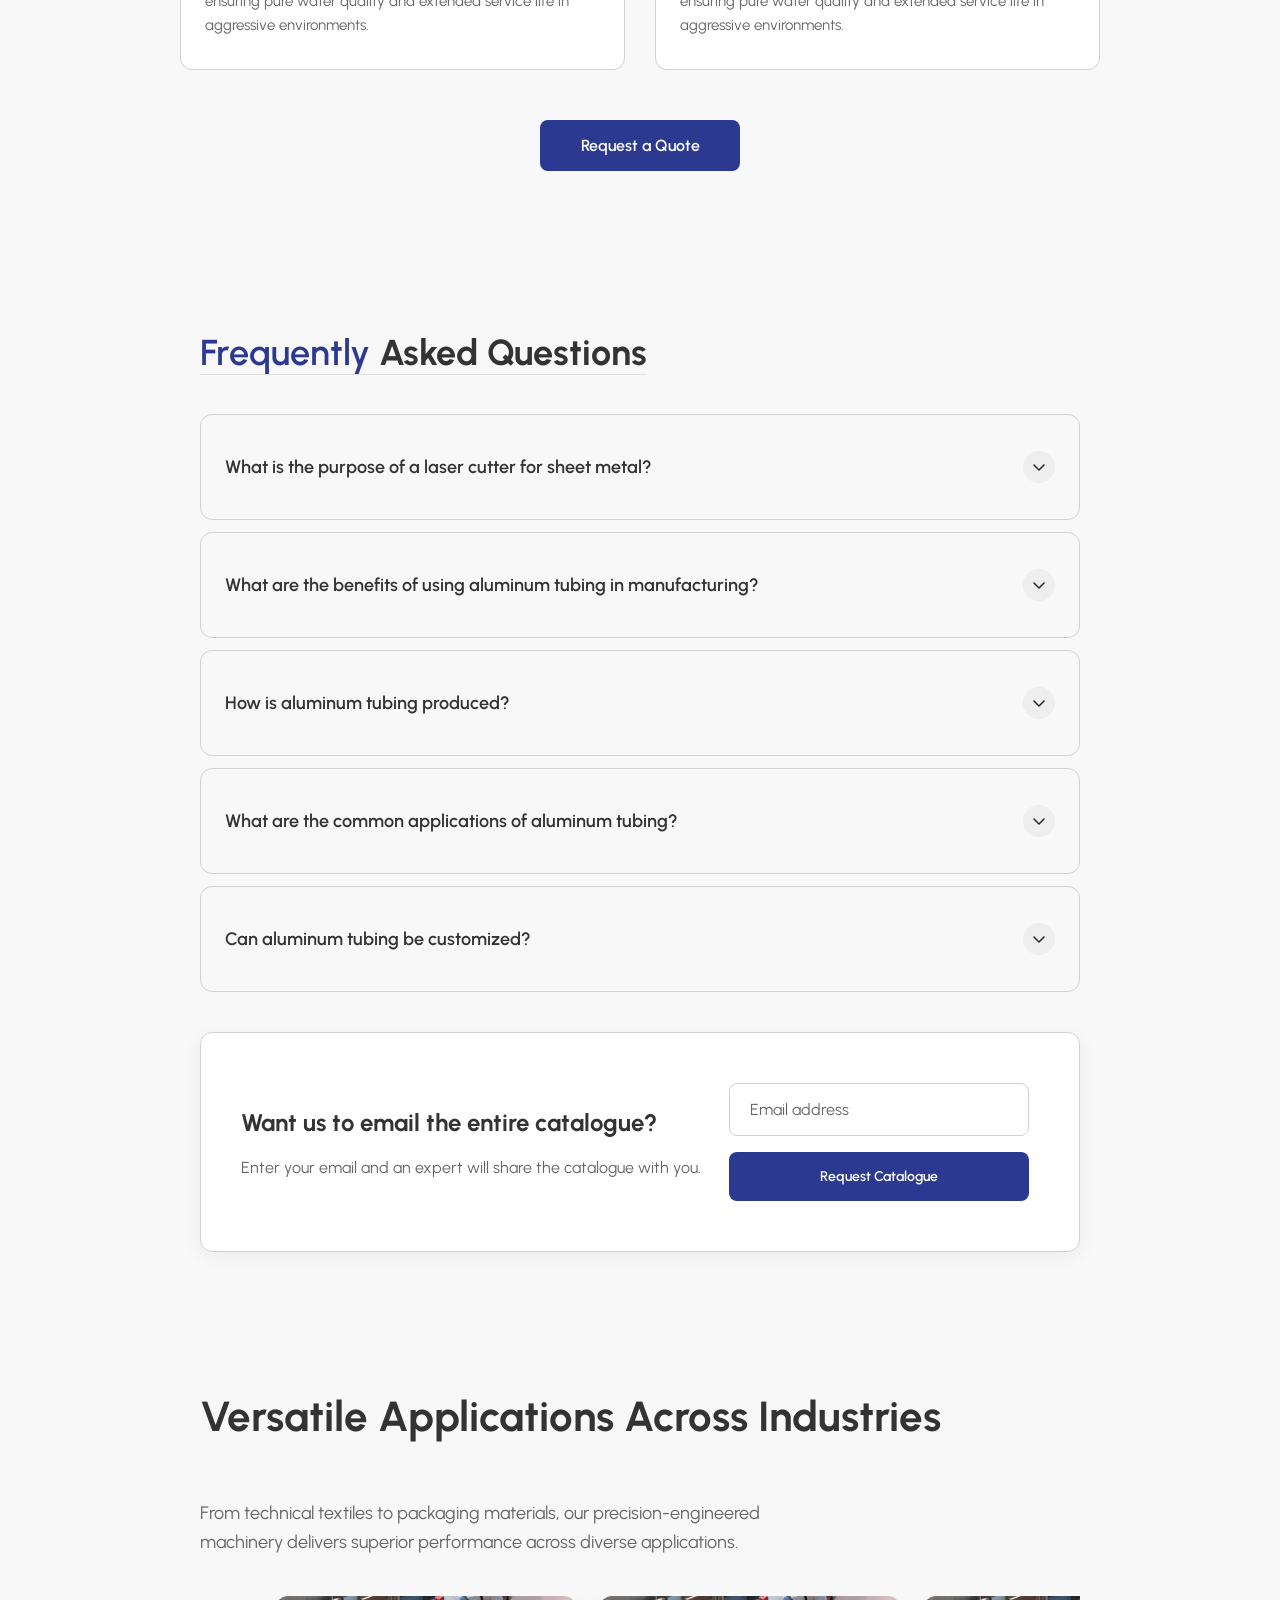
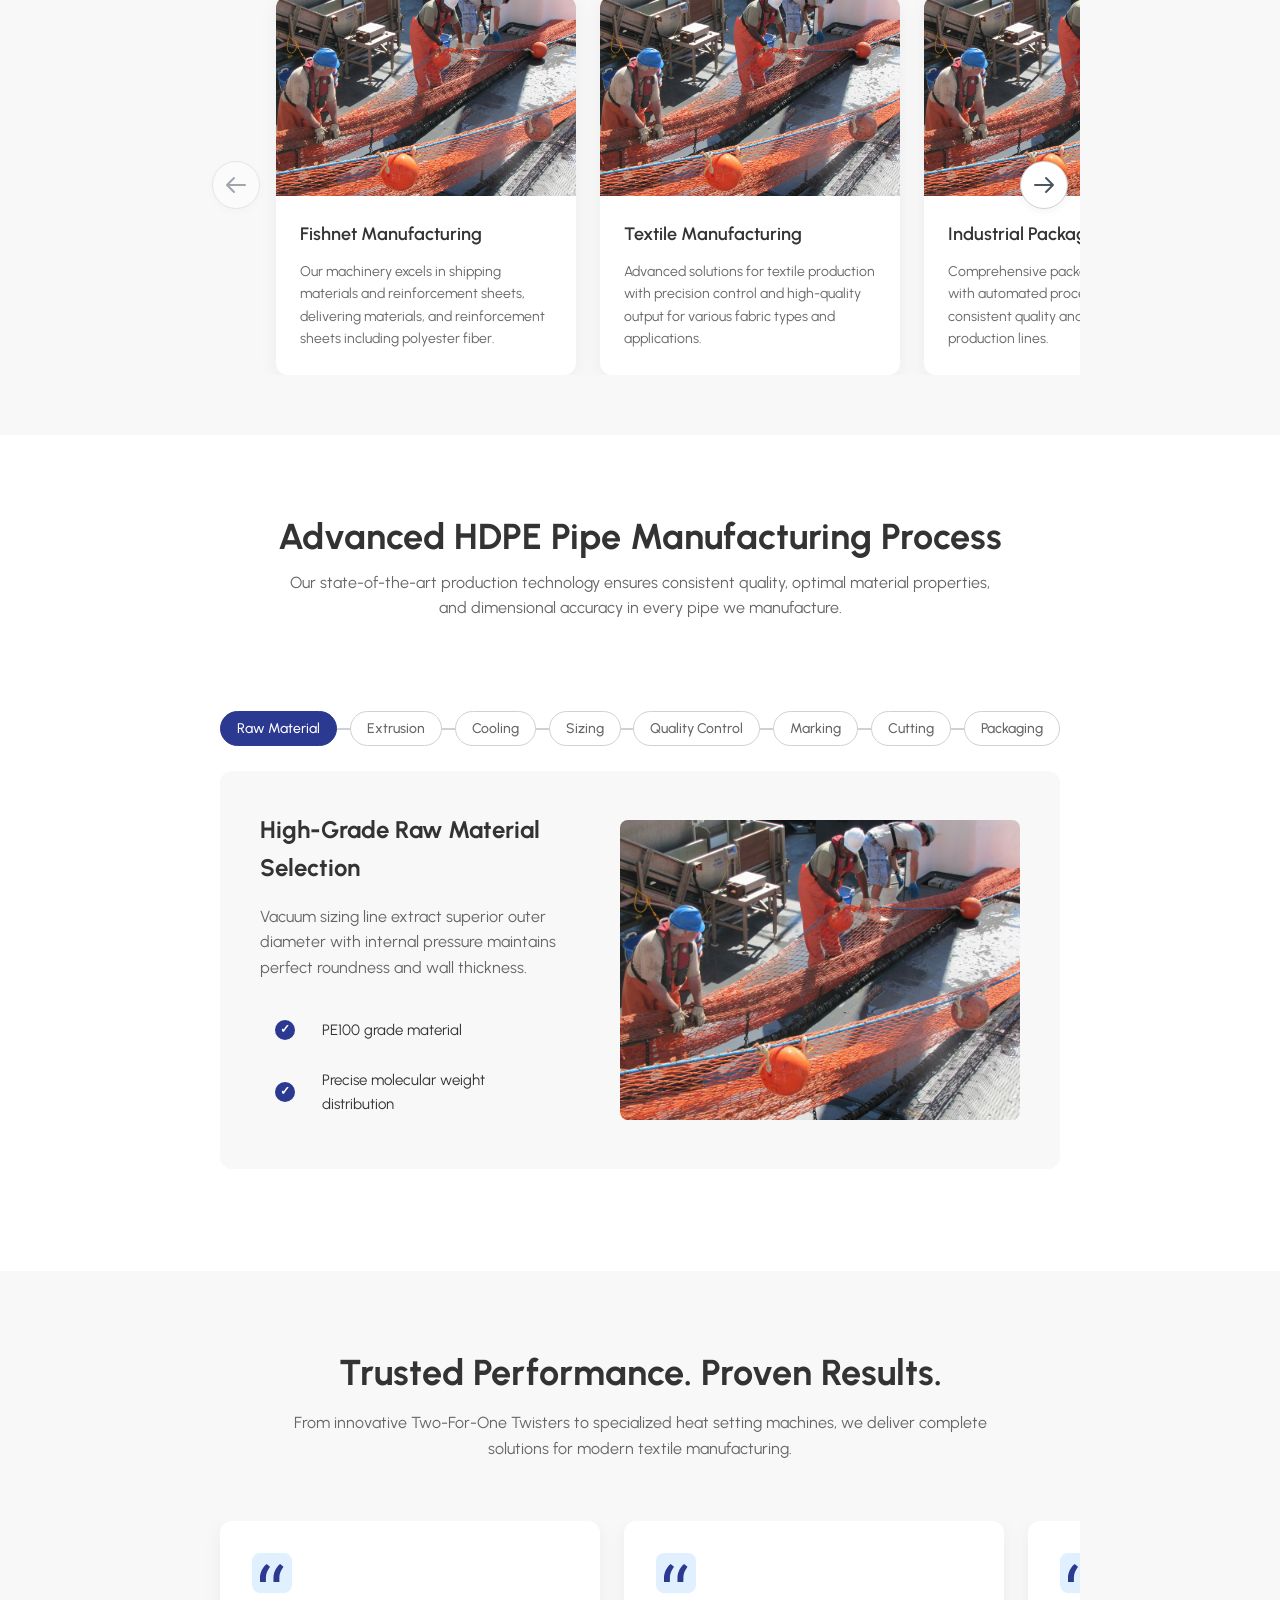
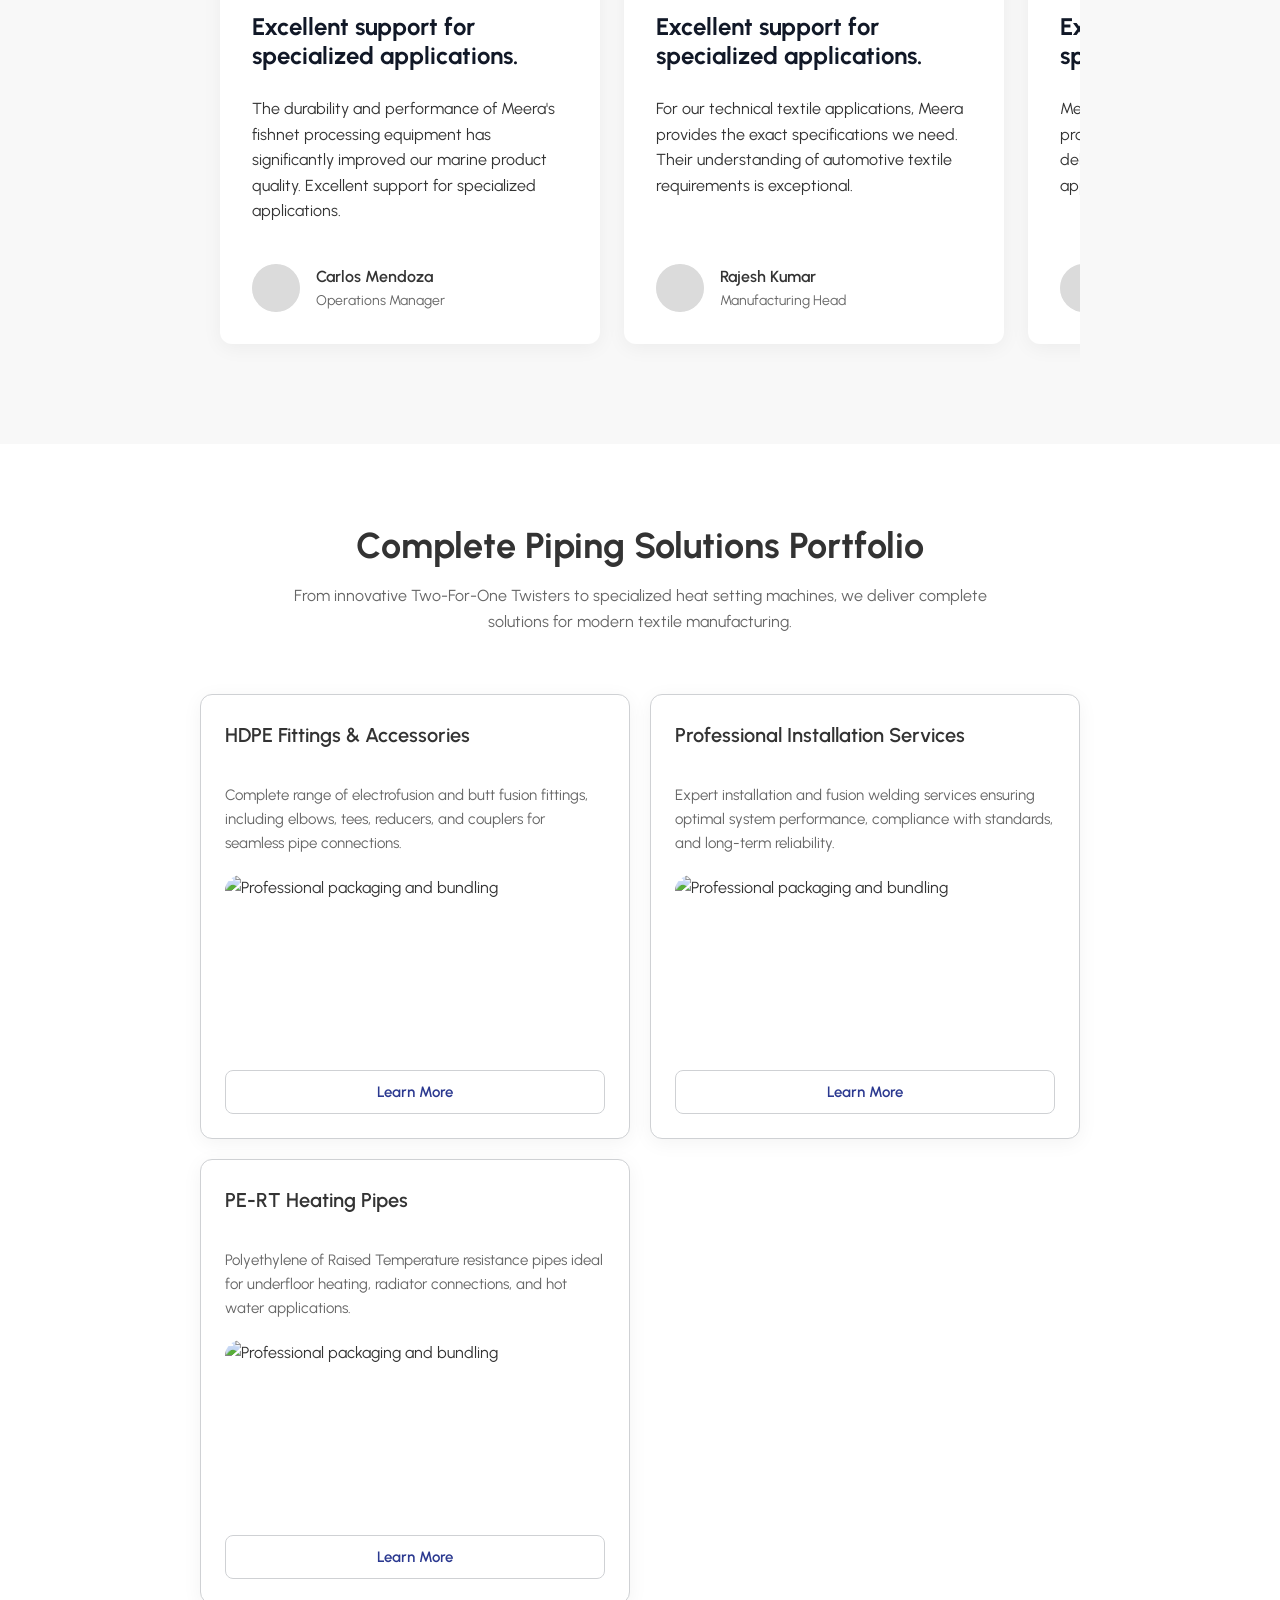
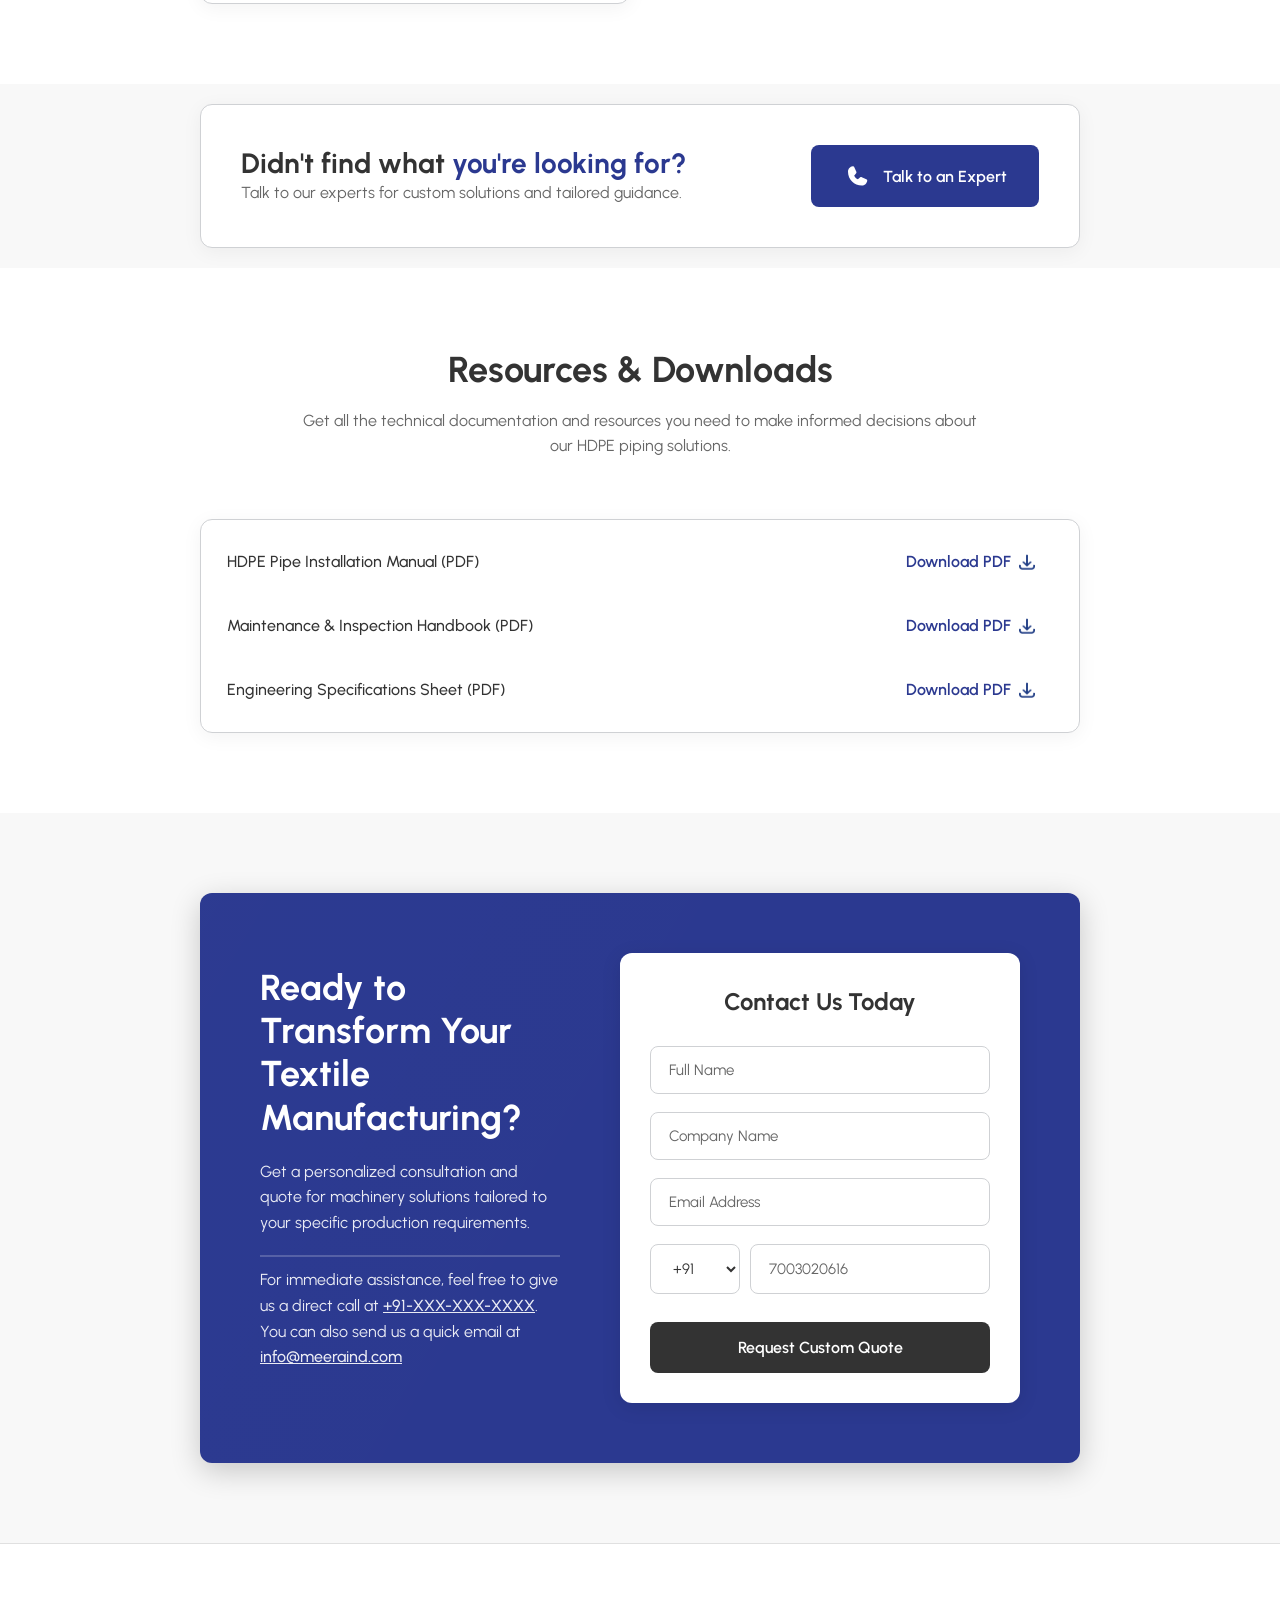
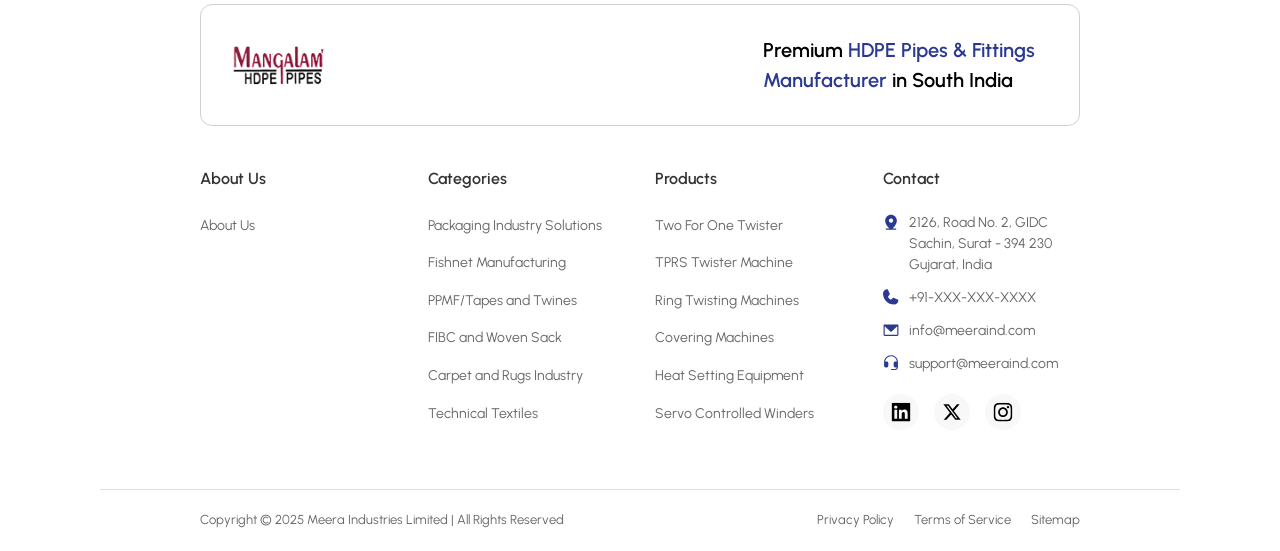
==== commit 4384aebe: "working on changes Signed-off-by: Deepikakolli4 <deepikakolli2004@gmail.com>" ====
--- a/index.html
+++ b/index.html
@@ -4,6 +4,8 @@
     <meta charset="UTF-8">
     <meta name="viewport" content="width=device-width, initial-scale=1.0">
     <title>Gushwork Assignment</title>
+    <link rel="icon" type="image/png" href="./assets/navbar/mangalam-navbar-img.png">
+    <link rel="shortcut icon" href="./assets/navbar/mangalam-navbar-img.png">
     <link rel="stylesheet" href="styles.css">
     <link href="https://fonts.googleapis.com/css2?family=Inter:wght@400;500;600;700&family=Urbanist:wght@400;500;600;700&display=swap" rel="stylesheet">
 </head>
@@ -13,7 +15,9 @@
         <div class="container header-content">
             <div class="logo">
                 <div class="logo-text">
-                    <img src="./assets/navbar/mangalam-navbar-img.png" alt="Mangalam HDPE Pipes Logo">
+                    <a href="index.html" aria-label="Go to homepage">
+                        <img src="./assets/navbar/mangalam-navbar-img.png" alt="Mangalam HDPE Pipes Logo">
+                    </a>
                 </div>
             </div>
             <nav class="nav">
@@ -30,7 +34,7 @@
                             <li><a href="#">Product 3</a></li>
                         </ul>
                     </li>
-                    <li><button type="button" class="contact-button" onclick="window.location.href='request-call.html'">Contact Us</button></li>
+                    <li><button type="button" class="contact-button" data-open-modal="request-call-modal">Contact Us</button></li>
                 </ul>
             </nav>
             <button class="menu-toggle" aria-label="Toggle navigation menu">
@@ -102,7 +106,7 @@
                     </div>
 
                     <div class="action-buttons ">
-                        <button type="button" class="button primary-button" onclick="window.location.href='book-consultation.html'">Get Custom Quote</button>
+                        <button type="button" class="button primary-button" data-open-modal="book-consultation-modal">Get Custom Quote</button>
                         <button class="button secondary-button">View Technical Specs <img style="width: 18px; height: 18px;" src="./assets/icons/caret-right.svg" alt="arrow-right"></button>
                     </div>
                 </div>
@@ -249,7 +253,7 @@
                     </div>
                 </div>
                 
-                <button type="button" class="quote-button" onclick="window.location.href='book-consultation.html'">Request a Quote</button>
+                <button type="button" class="quote-button" data-open-modal="book-consultation-modal">Request a Quote</button>
             </div>
         </div>
     </section>
@@ -769,7 +773,7 @@
                         <p class="testimonial-text">The durability and performance of Meera's fishnet processing equipment has significantly improved our marine product quality. Excellent support for specialized applications.</p>
                         <div class="author-info">
                             <div class="author-avatar">
-                                <img src="/placeholder.svg?height=60&width=60" alt="">
+                                <span style="width: 48px; height: 48px; border-radius: 50%; background-color: #d9d9d9bc; display: flex; align-items: center; justify-content: center;"></span>
                             </div>
                             <div class="author-details">
                                 <span class="author-name">Carlos Mendoza</span>
@@ -814,12 +818,12 @@
 
                     <div class="testimonial-card">
                         <div class="quote-icon">
-                            <img src="/placeholder.svg?height=24&width=24" alt="Quote icon">
+                            <img src="./assets/icons/icon.svg" alt="Quote icon">
                         </div>
                         <p class="testimonial-text">The quality of HDPE pipes from Meera is consistently high, meeting all our project requirements for infrastructure development.</p>
                         <div class="author-info">
                             <div class="author-avatar">
-                                <img src="/placeholder.svg?height=60&width=60" alt="Jane Smith avatar">
+                                <span style="width: 48px; height: 48px; border-radius: 50%; background-color: #d9d9d9bc; display: flex; align-items: center; justify-content: center;"></span>
                             </div>
                             <div class="author-details">
                                 <span class="author-name">Jane Smith</span>
@@ -887,7 +891,7 @@
                     <h3 style="color:#2B3990; display: inline;">you're looking for?</h3>
                     <p>Talk to our experts for custom solutions and tailored guidance.</p>
                 </div>
-                <button type="button" class="talk-to-expert-btn" onclick="window.location.href='request-call.html'">
+                <button type="button" class="talk-to-expert-btn" data-open-modal="request-call-modal">
                     <img src="./assets/icons/phone-icon.svg" alt="Chat icon">
                     Talk to an Expert
                 </button>
@@ -1028,6 +1032,84 @@
         </div>
     </footer>
 
+    <div id="request-call-modal" class="inline-modal" aria-hidden="true">
+        <div class="inline-modal__overlay" data-close-modal></div>
+        <div class="inline-modal__content" role="dialog" aria-modal="true" aria-labelledby="request-call-title">
+            <button type="button" class="inline-modal__close" data-close-modal aria-label="Close">&times;</button>
+            <h2 id="request-call-title">Request a Call</h2>
+            <p>Share your details and our team will call you back shortly.</p>
+            <form class="inline-modal__form">
+                <div class="inline-modal__grid">
+                    <label>
+                        Full Name
+                        <input type="text" required placeholder="Your full name">
+                    </label>
+                    <label>
+                        Phone Number
+                        <input type="tel" required placeholder="+91 98765 43210">
+                    </label>
+                    <label>
+                        Preferred Time
+                        <select required>
+                            <option value="">Select time slot</option>
+                            <option>9:00 AM - 12:00 PM</option>
+                            <option>12:00 PM - 3:00 PM</option>
+                            <option>3:00 PM - 6:00 PM</option>
+                        </select>
+                    </label>
+                    <label>
+                        Topic
+                        <input type="text" placeholder="What do you need help with?">
+                    </label>
+                    <label class="full-width">
+                        Notes
+                        <textarea placeholder="Any additional details"></textarea>
+                    </label>
+                </div>
+                <button class="inline-modal__submit" type="submit">Submit Request</button>
+            </form>
+        </div>
+    </div>
+
+    <div id="book-consultation-modal" class="inline-modal" aria-hidden="true">
+        <div class="inline-modal__overlay" data-close-modal></div>
+        <div class="inline-modal__content" role="dialog" aria-modal="true" aria-labelledby="book-consultation-title">
+            <button type="button" class="inline-modal__close" data-close-modal aria-label="Close">&times;</button>
+            <h2 id="book-consultation-title">Book a Consultation</h2>
+            <p>Pick a date and slot. We will confirm your booking soon.</p>
+            <form class="inline-modal__form">
+                <div class="inline-modal__grid">
+                    <label>
+                        Full Name
+                        <input type="text" required placeholder="Your full name">
+                    </label>
+                    <label>
+                        Email Address
+                        <input type="email" required placeholder="name@example.com">
+                    </label>
+                    <label>
+                        Preferred Date
+                        <input type="date" required>
+                    </label>
+                    <label>
+                        Preferred Slot
+                        <select required>
+                            <option value="">Select slot</option>
+                            <option>10:00 AM - 11:00 AM</option>
+                            <option>12:00 PM - 1:00 PM</option>
+                            <option>3:00 PM - 4:00 PM</option>
+                        </select>
+                    </label>
+                    <label class="full-width">
+                        Requirement
+                        <textarea placeholder="Describe your use case"></textarea>
+                    </label>
+                </div>
+                <button class="inline-modal__submit" type="submit">Book Now</button>
+            </form>
+        </div>
+    </div>
+
     <script src="script.js"></script>
 </body>
 </html>
--- a/styles.css
+++ b/styles.css
@@ -4,7 +4,8 @@
     --secondary-blue: #e0f0ff;
     --text-dark: #333;
     --text-light: #666;
-    --text-black: ##0D0D0D:
+  --text-black: #0d0d0d;
+  --background-light: #f8f8f8;
     --border-light: #e0e0e0;
     --border-grey: #CFD1D4;
     --tag-yellow: #FEF3C7;
@@ -17,7 +18,7 @@
     margin: 0;
     padding: 0;
     font-family: 'Urbanist', sans-serif;
-  }s
+  }
   
   body {
     background-image: url('./assets/backgrounds/texture.svg');
@@ -34,14 +35,6 @@
     -moz-osx-font-smoothing: grayscale;
   }
 
-  /* .bg-background {
-    background-image: url('./assets/backgrounds/background.png');
-    background-size: cover;
-    background-position: center;
-    background-repeat: no-repeat;
-  } */
-
-  
   .container {
     max-width: 1240px;
     margin: 0 auto;
@@ -74,6 +67,11 @@
   .logo img {
     height: 40px;
     width: auto;
+  }
+
+  .logo a {
+    display: inline-block;
+    text-decoration: none;
   }
   
   .nav-list {
@@ -133,6 +131,108 @@
     transition: opacity 0.2s ease, transform 0.2s ease, visibility 0.2s ease;
     z-index: 10;
   }
+
+  .inline-modal {
+    position: fixed;
+    inset: 0;
+    display: none;
+    z-index: 2000;
+  }
+
+  .inline-modal.is-open {
+    display: block;
+  }
+
+  .inline-modal__overlay {
+    position: absolute;
+    inset: 0;
+    background: rgba(0, 0, 0, 0.45);
+  }
+
+  .inline-modal__content {
+    position: relative;
+    z-index: 1;
+    width: min(760px, calc(100% - 24px));
+    max-height: calc(100vh - 40px);
+    overflow-y: auto;
+    margin: 20px auto;
+    background: #fff;
+    border-radius: 14px;
+    padding: 24px;
+    box-shadow: 0 18px 45px rgba(0, 0, 0, 0.22);
+  }
+
+  .inline-modal__close {
+    position: absolute;
+    top: 10px;
+    right: 12px;
+    border: none;
+    background: transparent;
+    font-size: 28px;
+    line-height: 1;
+    cursor: pointer;
+    color: #6b7280;
+  }
+
+  .inline-modal__content h2 {
+    margin-bottom: 8px;
+    color: #111827;
+  }
+
+  .inline-modal__content p {
+    margin-bottom: 16px;
+    color: #6b7280;
+  }
+
+  .inline-modal__grid {
+    display: grid;
+    grid-template-columns: 1fr 1fr;
+    gap: 12px;
+  }
+
+  .inline-modal__grid label {
+    display: flex;
+    flex-direction: column;
+    gap: 6px;
+    font-size: 14px;
+    font-weight: 600;
+    color: #374151;
+  }
+
+  .inline-modal__grid label.full-width {
+    grid-column: 1 / -1;
+  }
+
+  .inline-modal__grid input,
+  .inline-modal__grid select,
+  .inline-modal__grid textarea {
+    border: 1px solid #d1d5db;
+    border-radius: 10px;
+    padding: 10px 12px;
+    font: inherit;
+  }
+
+  .inline-modal__grid textarea {
+    min-height: 90px;
+    resize: vertical;
+  }
+
+  .inline-modal__submit {
+    margin-top: 14px;
+    border: none;
+    border-radius: 10px;
+    background: var(--primary-blue);
+    color: #fff;
+    font-weight: 600;
+    padding: 11px 16px;
+    cursor: pointer;
+  }
+
+  @media (max-width: 700px) {
+    .inline-modal__grid {
+      grid-template-columns: 1fr;
+    }
+  }
   
   .dropdown-menu.show {
     opacity: 1;
@@ -615,24 +715,6 @@
     font-weight: 500;
   }
   
-  /* .company-logos {
-    display: flex;
-    justify-content: center;
-    flex-wrap: wrap;
-    gap: 100px;
-  }
-  
-  .company-logos img {
-    height: 30px;
-    width: auto;
-    opacity: 0.7;
-    transition: opacity 0.2s ease;
-  }
-  
-  .company-logos img:hover {
-    opacity: 1;
-  } */
-
   .trusted-by-section .container {
     overflow: hidden;
   }
@@ -946,7 +1028,7 @@
     left: 0;
     right: 0;
     bottom: 0;
-    background: url("/placeholder.svg?height=800&width=1600") center / cover;
+    background: radial-gradient(circle at 20% 20%, rgba(255, 255, 255, 0.08), transparent 55%);
     opacity: 0.05;
     pointer-events: none;
   }
@@ -1110,6 +1192,36 @@
     /* box-shadow: 0 4px 20px var(--shadow-light); */
     transition: all 0.3s ease;
     border: 1px solid var(--border-grey);
+    cursor: pointer;
+  }
+
+  .feature-card:hover {
+    border-color: #9ca3af;
+    box-shadow: 0 10px 24px rgba(15, 23, 42, 0.08);
+    transform: translateY(-2px);
+  }
+
+  .feature-card:focus-visible {
+    outline: 2px solid var(--primary-blue);
+    outline-offset: 2px;
+  }
+
+  .feature-card.is-pressed {
+    transform: scale(0.99);
+  }
+
+  .feature-card.is-active {
+    border-color: var(--primary-blue);
+    box-shadow: 0 14px 28px rgba(43, 57, 144, 0.18);
+    background: #f8faff;
+  }
+
+  .feature-card.is-active .feature-title {
+    color: var(--primary-blue);
+  }
+
+  .feature-card.is-active .feature-icon {
+    background: #dbe8ff;
   }
   
   .feature-icon {
@@ -2862,7 +2974,7 @@
   left: 0;
   right: 0;
   bottom: 0;
-  background: url("/placeholder.svg?height=400&width=800") center / cover;
+  background: linear-gradient(120deg, rgba(255, 255, 255, 0.08), transparent 60%);
   opacity: 0.1;
   pointer-events: none;
 }
